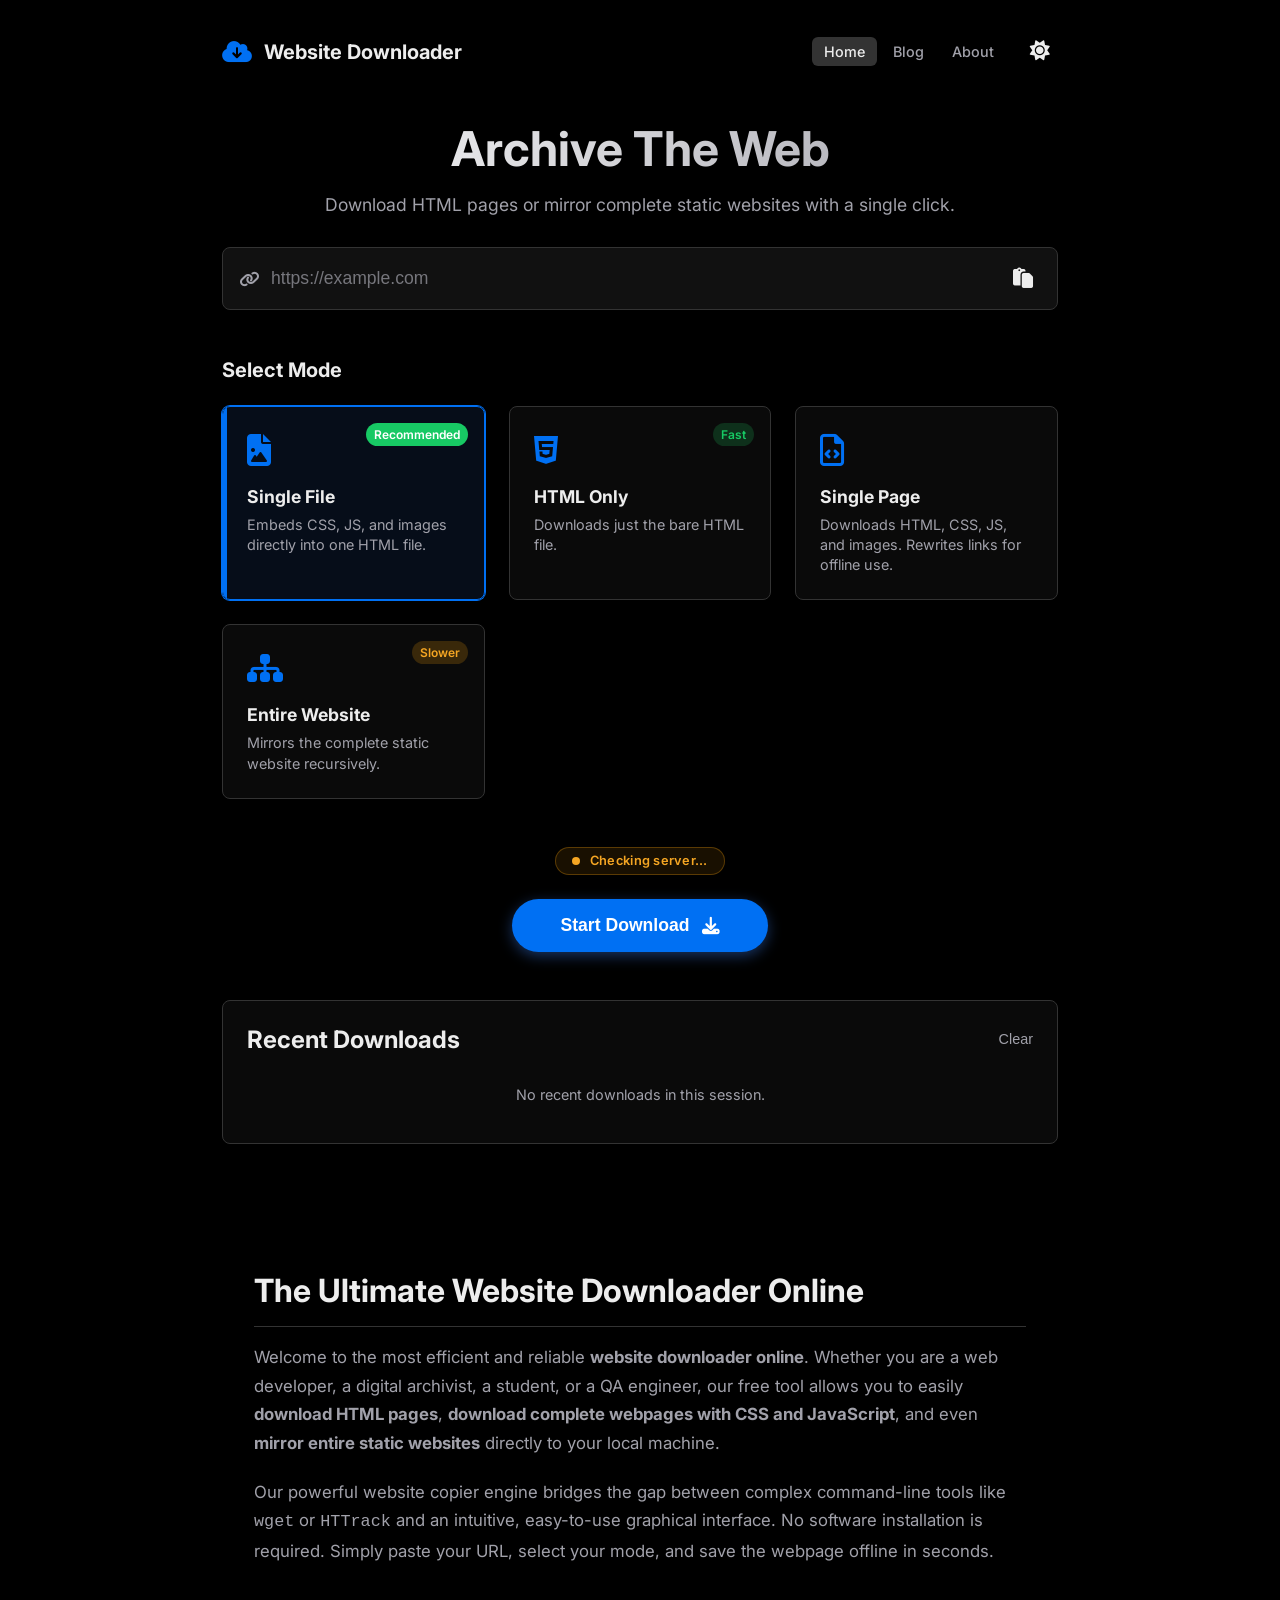
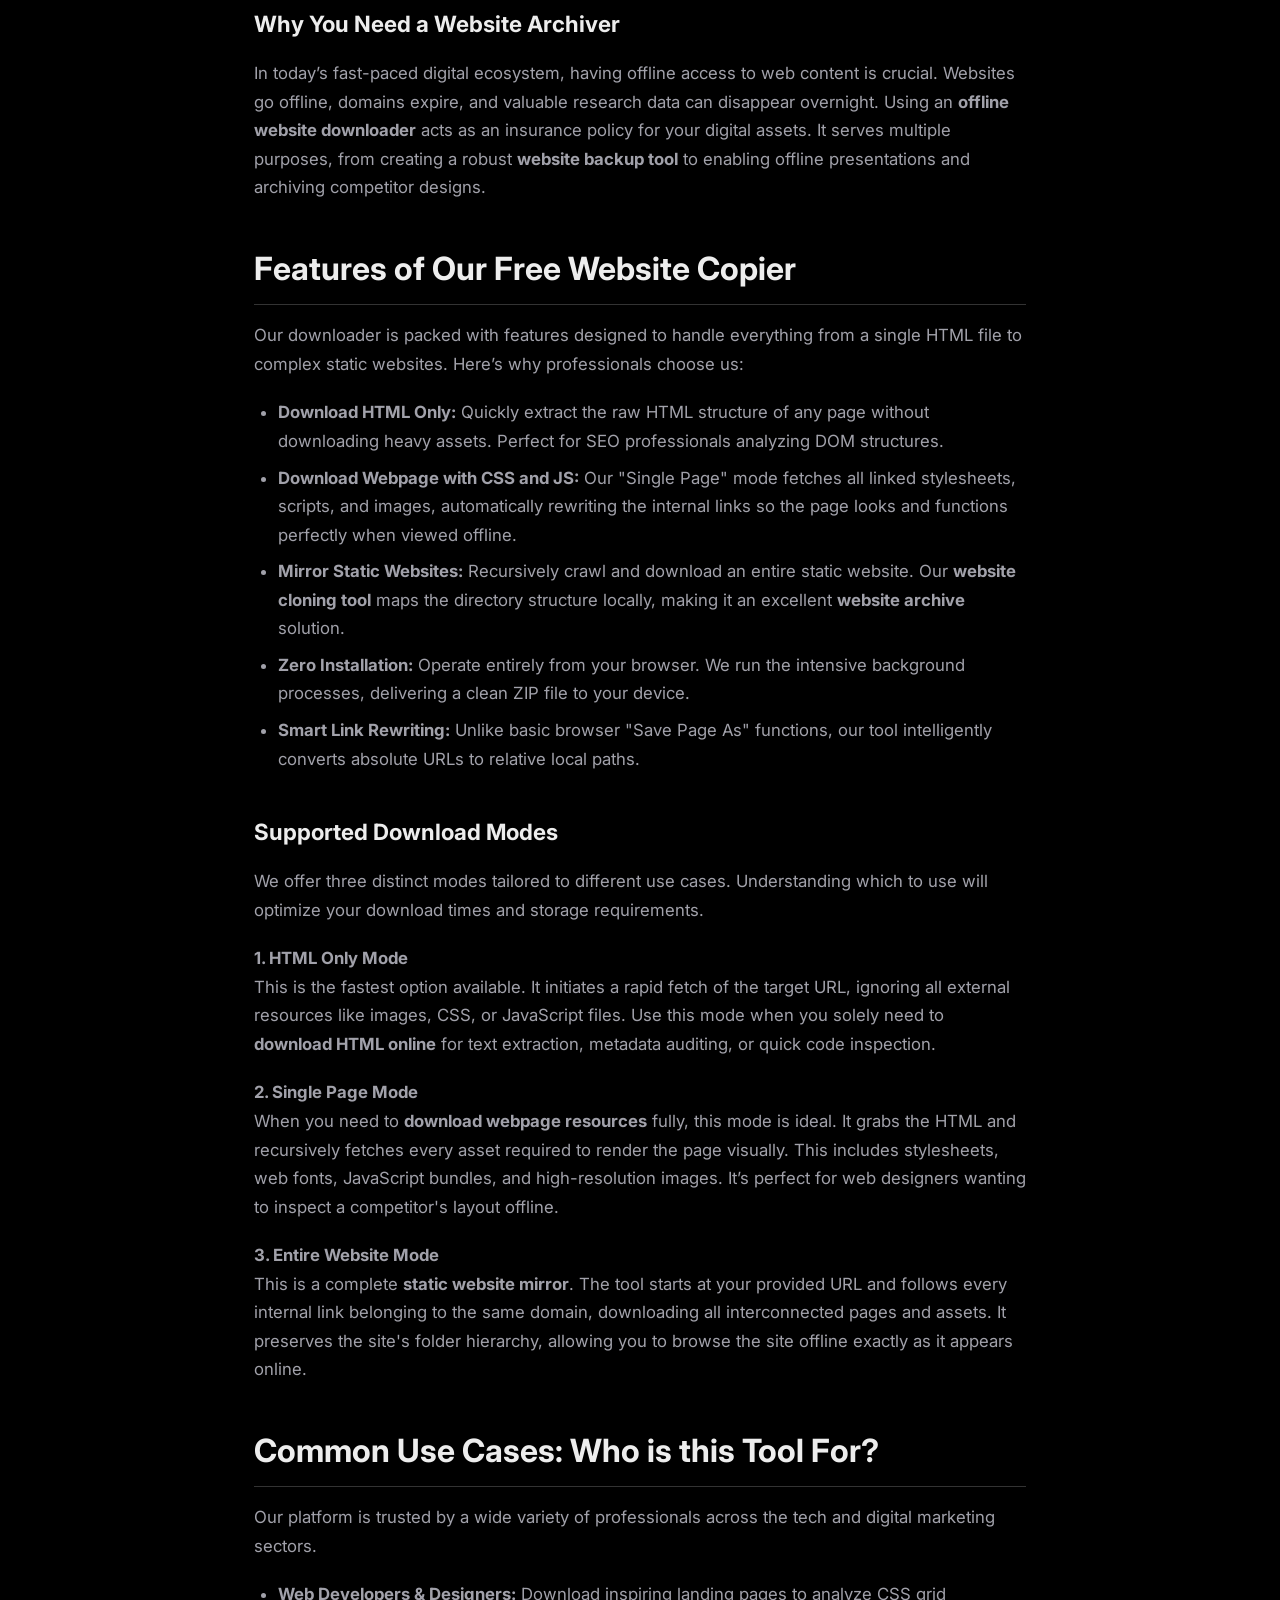
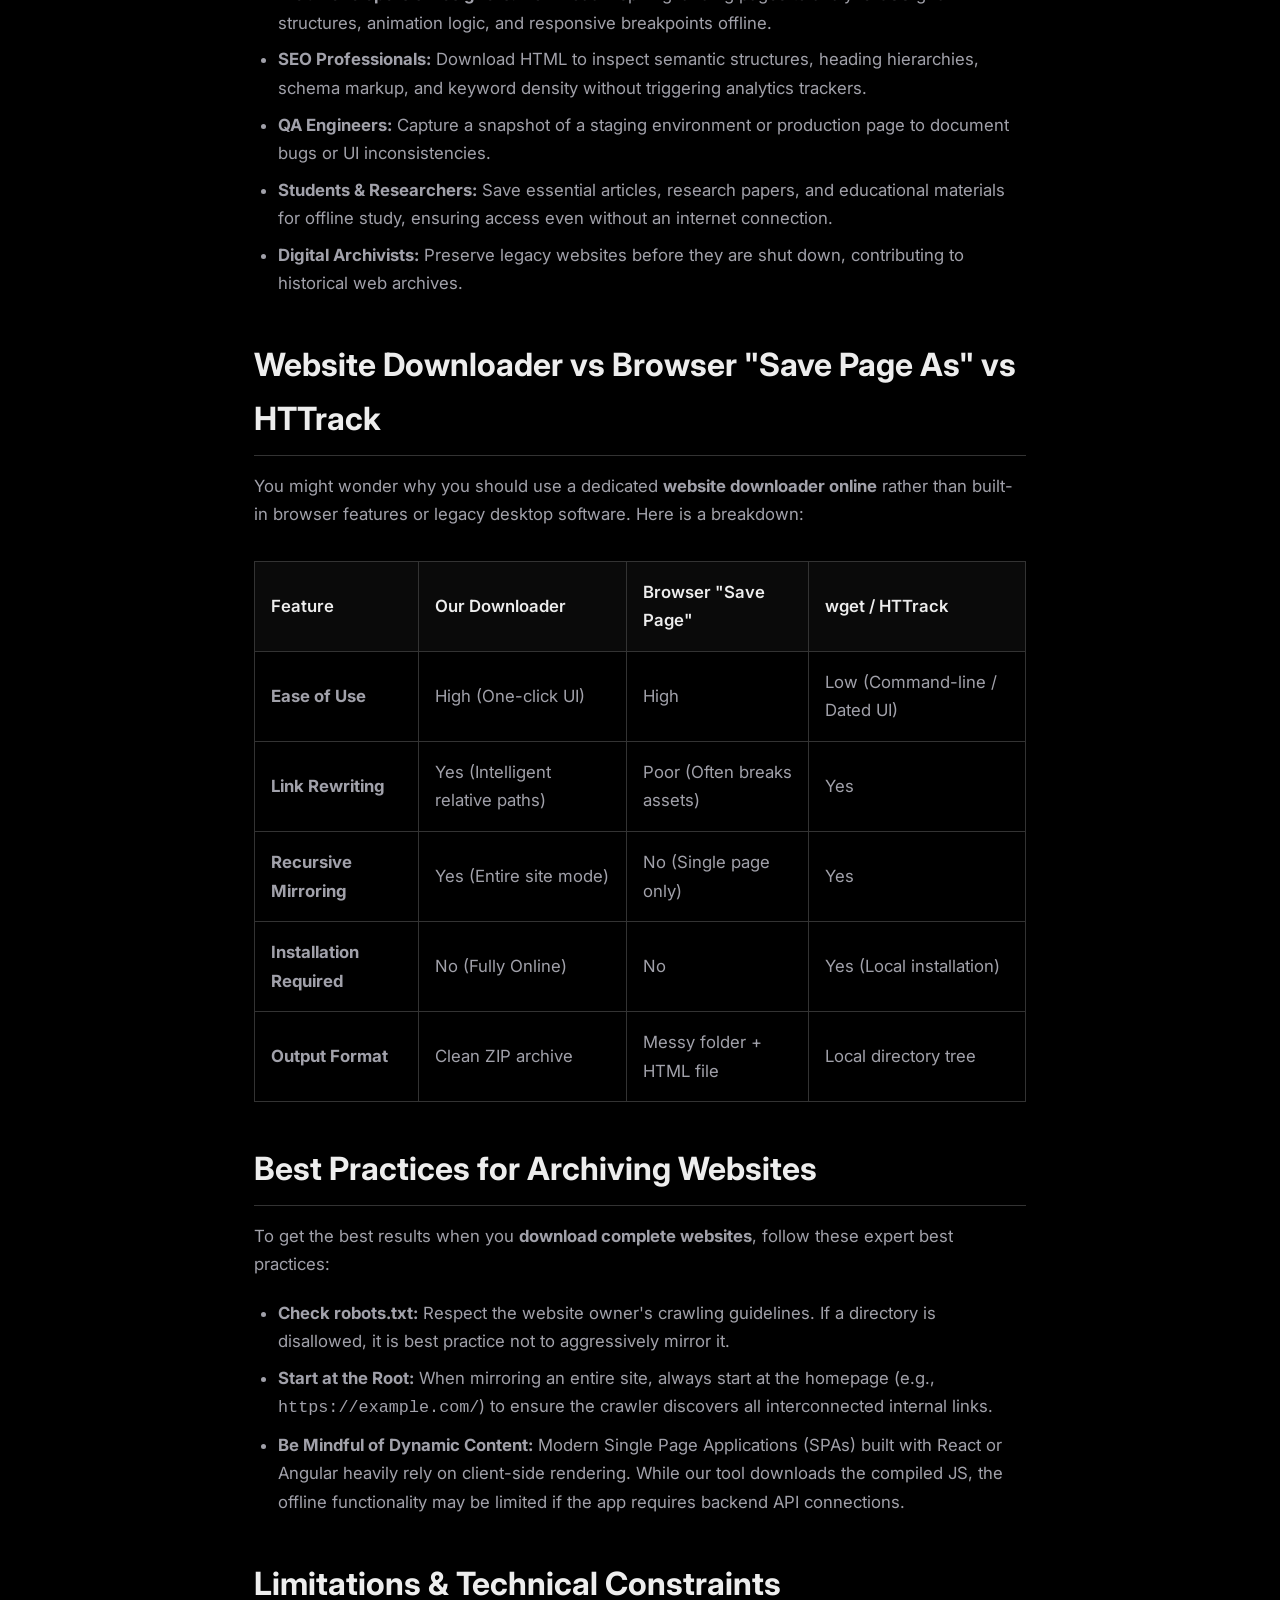
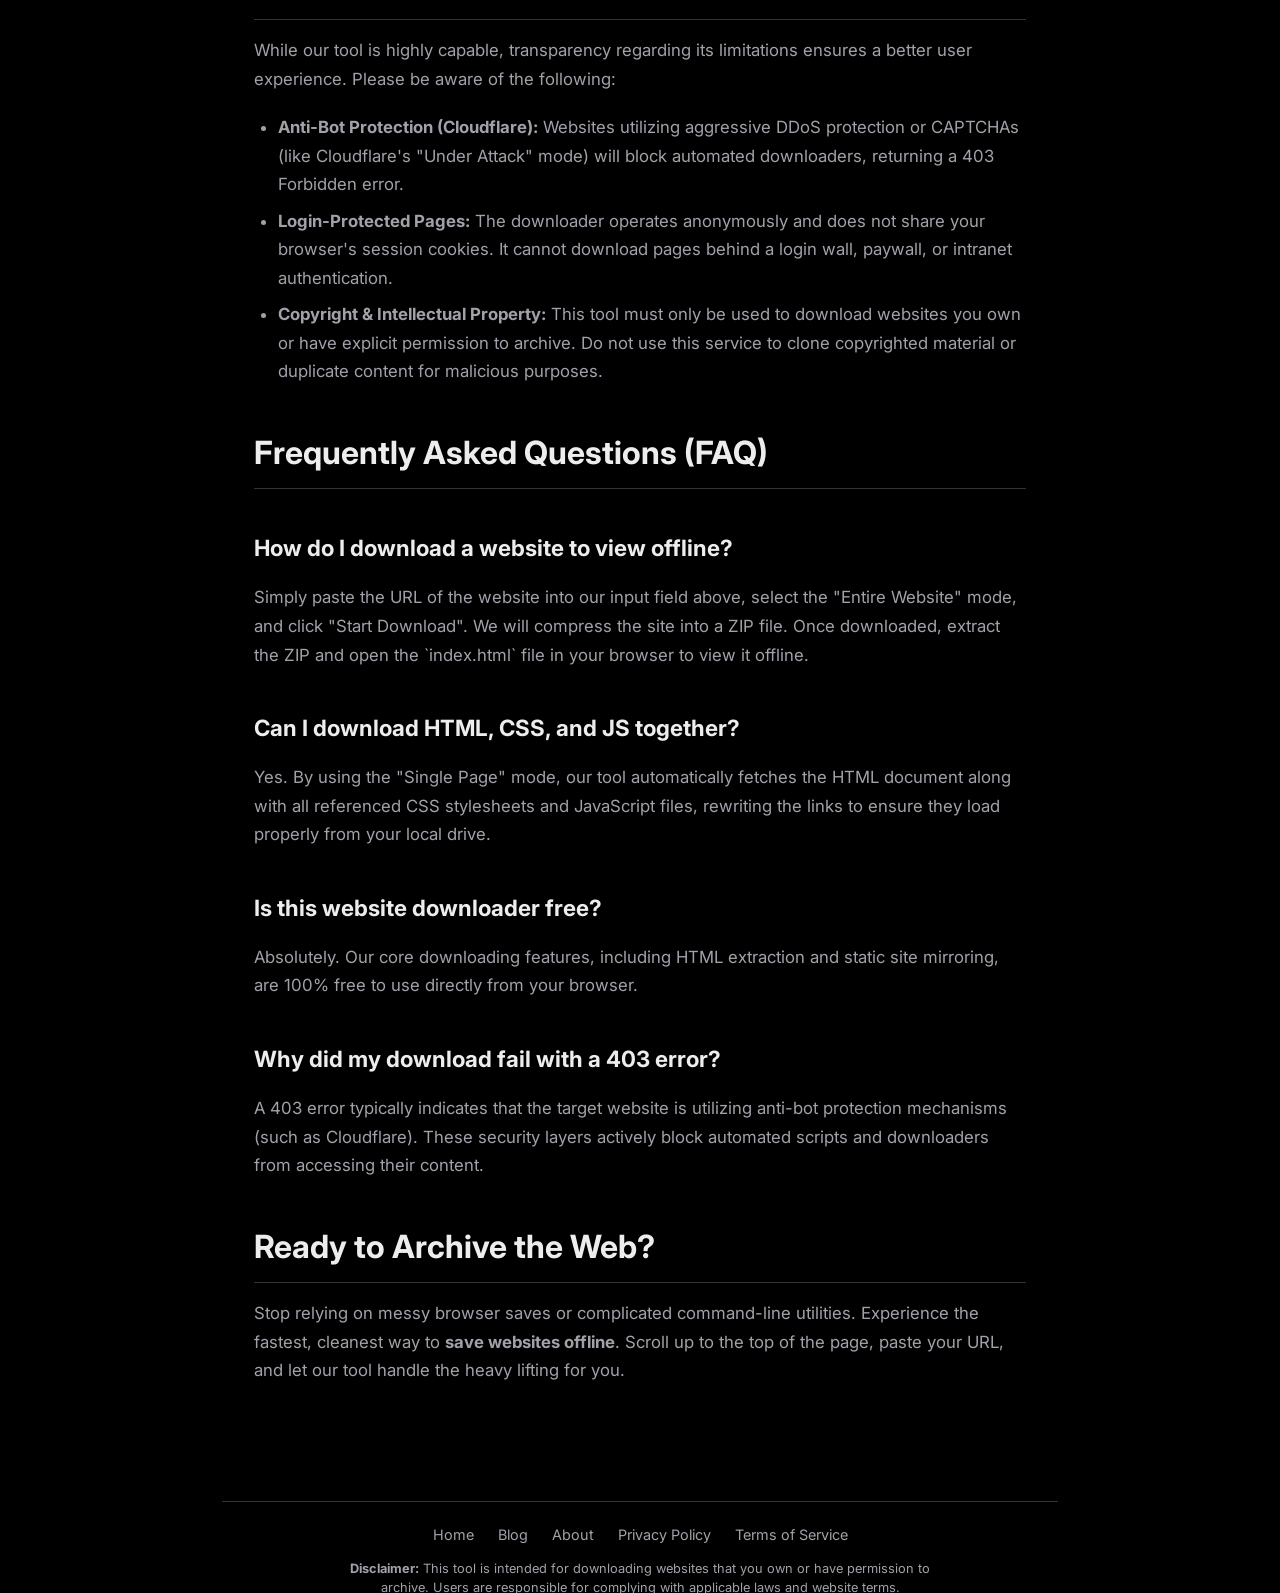
==== frontend/index.html @ 0d614773 "Optimize Lighthouse mobile performance and update Monetag & Google verification tags" ====
<!DOCTYPE html>
<html lang="en">

<head>
    <meta charset="UTF-8">
    <meta name="viewport" content="width=device-width, initial-scale=1.0">
    <title>Website Downloader Online | Download HTML &amp; Mirror Sites</title>
    <meta name="description"
        content="Free online website downloader tool. Download HTML pages, mirror complete static websites, and save web pages for offline viewing in a single click.">
    <meta name="keywords" content="download website, website downloader, website download, html downloader, download html page, webpage download, webpage downloader, website link download, website download html, website download link">

    <meta name="monetag" content="0498b4cf23f439685fb7b248cc68597c">
    <meta name="google-site-verification" content="IGUnpKlaaJIaq7m_cqg7lstB-illAjOeekJFuexk4xk" />
    <meta name="robots" content="index, follow">
    <link rel="canonical" href="https://html-get.netlify.app/">

    <link rel="icon" type="image/png" href="favicon.png">
    <link rel="apple-touch-icon" href="favicon.png">

    <!-- Open Graph / Facebook -->
    <meta property="og:type" content="website">
    <meta property="og:url" content="https://html-get.netlify.app/">
    <meta property="og:title" content="Website Downloader Online | Download HTML & Mirror Sites">
    <meta property="og:description"
        content="Free online website downloader tool. Download HTML pages, mirror complete static websites, and save web pages for offline viewing in a single click.">

    <!-- Twitter -->
    <meta property="twitter:card" content="summary_large_image">
    <meta property="twitter:url" content="https://html-get.netlify.app/">
    <meta property="twitter:title" content="Website Downloader Online | Download HTML & Mirror Sites">
    <meta property="twitter:description"
        content="Free online website downloader tool. Download HTML pages, mirror complete static websites, and save web pages for offline viewing in a single click.">

    <script type="application/ld+json">
    {
      "@context": "https://schema.org",
      "@type": "SoftwareApplication",
      "name": "Website Downloader",
      "operatingSystem": "Any",
      "applicationCategory": "DeveloperApplication",
      "offers": {
        "@type": "Offer",
        "price": "0",
        "priceCurrency": "USD"
      }
    }
    </script>

    <!-- Performance: Fast DNS & TLS preconnections -->
    <link rel="preconnect" href="https://fonts.googleapis.com">
    <link rel="preconnect" href="https://fonts.gstatic.com" crossorigin>
    <link rel="preconnect" href="https://cdnjs.cloudflare.com" crossorigin>

    <!-- Core Stylesheet -->
    <link rel="stylesheet" href="style.css?v=7">

    <!-- Non-blocking Google Fonts with display=swap -->
    <link rel="preload" href="https://fonts.googleapis.com/css2?family=Inter:wght@400;500;600;700&display=swap" as="style" onload="this.onload=null;this.rel='stylesheet'">
    <noscript><link rel="stylesheet" href="https://fonts.googleapis.com/css2?family=Inter:wght@400;500;600;700&display=swap"></noscript>

    <!-- Non-blocking Font Awesome Icons -->
    <link rel="preload" href="https://cdnjs.cloudflare.com/ajax/libs/font-awesome/6.4.0/css/all.min.css" as="style" onload="this.onload=null;this.rel='stylesheet'">
    <noscript><link rel="stylesheet" href="https://cdnjs.cloudflare.com/ajax/libs/font-awesome/6.4.0/css/all.min.css"></noscript>
</head>

<body class="dark-mode">
    <!-- Background Elements -->
    <div class="bg-shape shape1"></div>
    <div class="bg-shape shape2"></div>

    <div class="app-container">
        <!-- Header -->
        <header>
            <div class="logo">
                <a href="/" style="display:flex;align-items:center;gap:0.75rem;color:inherit;text-decoration:none;">
                    <i class="fa-solid fa-cloud-arrow-down"></i>
                    <span>Website Downloader</span>
                </a>
            </div>
            <nav class="header-nav">
                <a href="/" class="nav-link active">Home</a>
                <a href="/blog/" class="nav-link">Blog</a>
                <a href="/about" class="nav-link">About</a>
            </nav>
            <button id="theme-toggle" class="icon-btn" aria-label="Toggle light/dark mode">
                <i class="fa-solid fa-sun"></i>
            </button>
        </header>

        <!-- Main Content -->
        <main>
            <section class="hero">
                <h1>Archive The Web</h1>
                <p>Download HTML pages or mirror complete static websites with a single click.</p>

                <div class="input-group" id="drop-zone">
                    <i class="fa-solid fa-link input-icon"></i>
                    <input type="url" id="url-input" placeholder="https://example.com" required autocomplete="off">
                    <button id="paste-btn" class="icon-btn" title="Paste URL"><i class="fa-solid fa-paste"></i></button>
                </div>
                <div class="error-message" id="url-error">Please enter a valid HTTP/HTTPS URL.</div>
            </section>

            <section class="modes-section">
                <h2>Select Mode</h2>
                <div class="modes-grid">
                    <!-- Single File Inlined Card -->
                    <div class="mode-card active" data-mode="inlined">
                        <div class="mode-icon"><i class="fa-solid fa-file-image"></i></div>
                        <h3>Single File</h3>
                        <p>Embeds CSS, JS, and images directly into one HTML file.</p>
                        <span class="badge" style="background: var(--color-success); color: white;">Recommended</span>
                    </div>

                    <!-- HTML Only Card -->
                    <div class="mode-card" data-mode="html">
                        <div class="mode-icon"><i class="fa-brands fa-html5"></i></div>
                        <h3>HTML Only</h3>
                        <p>Downloads just the bare HTML file.</p>
                        <span class="badge">Fast</span>
                    </div>

                    <!-- Single Page Card -->
                    <div class="mode-card" data-mode="page">
                        <div class="mode-icon"><i class="fa-regular fa-file-code"></i></div>
                        <h3>Single Page</h3>
                        <p>Downloads HTML, CSS, JS, and images. Rewrites links for offline use.</p>
                    </div>

                    <!-- Entire Website Card -->
                    <div class="mode-card" data-mode="website">
                        <div class="mode-icon"><i class="fa-solid fa-sitemap"></i></div>
                        <h3>Entire Website</h3>
                        <p>Mirrors the complete static website recursively.</p>
                        <span class="badge badge-warning">Slower</span>
                    </div>
                </div>
            </section>

            <section class="action-section">
                <!-- Backend Status Indicator -->
                <div id="backend-status-bar" class="backend-status sleeping" title="Checking backend status...">
                    <span class="status-dot"></span>
                    <span id="backend-status-label">Checking server...</span>
                </div>

                <button id="download-btn" class="primary-btn">
                    <span class="btn-text">Start Download</span>
                    <i class="fa-solid fa-download"></i>
                </button>

                <!-- Wakeup Panel (shown during cold start) -->
                <div id="wakeup-container" class="hidden">
                    <div class="wakeup-icon"><i class="fa-solid fa-coffee"></i></div>
                    <div class="wakeup-text">
                        <strong>Waking up the server...</strong>
                        <span>Render's free tier sleeps after 15 min of inactivity.</span>
                        <span>This usually takes <em>30–60 seconds</em>. Please wait.</span>
                    </div>
                    <div class="wakeup-timer" id="wakeup-timer">0s</div>
                    <div class="progress-bar wakeup-bar">
                        <div class="progress-fill loading" id="wakeup-fill"></div>
                    </div>
                </div>

                <div id="progress-container" class="hidden">
                    <div class="status-text" id="status-text">Preparing...</div>
                    <div class="progress-bar">
                        <div class="progress-fill" id="progress-fill"></div>
                    </div>
                    <div class="progress-stats">
                        <span id="speed-text"></span>
                        <span id="time-text"></span>
                    </div>
                </div>
            </section>

            <!-- History Section -->
            <section class="history-section">
                <div class="history-header">
                    <h2>Recent Downloads</h2>
                    <button id="clear-history-btn" class="text-btn">Clear</button>
                </div>
                <ul class="history-list" id="history-list">
                    <!-- History items will be injected here -->
                    <li class="empty-history">No recent downloads in this session.</li>
                </ul>
            </section>
        </main>

        <section id="seo-content" class="seo-content">
            <h2>The Ultimate Website Downloader Online</h2>
            <p>Welcome to the most efficient and reliable <strong>website downloader online</strong>. Whether you are a
                web developer, a digital archivist, a student, or a QA engineer, our free tool allows you to easily
                <strong>download HTML pages</strong>, <strong>download complete webpages with CSS and
                    JavaScript</strong>, and even <strong>mirror entire static websites</strong> directly to your local
                machine.
            </p>
            <p>Our powerful website copier engine bridges the gap between complex command-line tools like
                <code>wget</code> or <code>HTTrack</code> and an intuitive, easy-to-use graphical interface. No software
                installation is required. Simply paste your URL, select your mode, and save the webpage offline in
                seconds.
            </p>

            <h3>Why You Need a Website Archiver</h3>
            <p>In today’s fast-paced digital ecosystem, having offline access to web content is crucial. Websites go
                offline, domains expire, and valuable research data can disappear overnight. Using an <strong>offline
                    website downloader</strong> acts as an insurance policy for your digital assets. It serves multiple
                purposes, from creating a robust <strong>website backup tool</strong> to enabling offline presentations
                and archiving competitor designs.</p>

            <h2>Features of Our Free Website Copier</h2>
            <p>Our downloader is packed with features designed to handle everything from a single HTML file to complex
                static websites. Here’s why professionals choose us:</p>
            <ul>
                <li><strong>Download HTML Only:</strong> Quickly extract the raw HTML structure of any page without
                    downloading heavy assets. Perfect for SEO professionals analyzing DOM structures.</li>
                <li><strong>Download Webpage with CSS and JS:</strong> Our "Single Page" mode fetches all linked
                    stylesheets, scripts, and images, automatically rewriting the internal links so the page looks and
                    functions perfectly when viewed offline.</li>
                <li><strong>Mirror Static Websites:</strong> Recursively crawl and download an entire static website.
                    Our <strong>website cloning tool</strong> maps the directory structure locally, making it an
                    excellent <strong>website archive</strong> solution.</li>
                <li><strong>Zero Installation:</strong> Operate entirely from your browser. We run the intensive
                    background processes, delivering a clean ZIP file to your device.</li>
                <li><strong>Smart Link Rewriting:</strong> Unlike basic browser "Save Page As" functions, our tool
                    intelligently converts absolute URLs to relative local paths.</li>
            </ul>

            <h3>Supported Download Modes</h3>
            <p>We offer three distinct modes tailored to different use cases. Understanding which to use will optimize
                your download times and storage requirements.</p>

            <h4>1. HTML Only Mode</h4>
            <p>This is the fastest option available. It initiates a rapid fetch of the target URL, ignoring all external
                resources like images, CSS, or JavaScript files. Use this mode when you solely need to <strong>download
                    HTML online</strong> for text extraction, metadata auditing, or quick code inspection.</p>

            <h4>2. Single Page Mode</h4>
            <p>When you need to <strong>download webpage resources</strong> fully, this mode is ideal. It grabs the HTML
                and recursively fetches every asset required to render the page visually. This includes stylesheets, web
                fonts, JavaScript bundles, and high-resolution images. It’s perfect for web designers wanting to inspect
                a competitor's layout offline.</p>

            <h4>3. Entire Website Mode</h4>
            <p>This is a complete <strong>static website mirror</strong>. The tool starts at your provided URL and
                follows every internal link belonging to the same domain, downloading all interconnected pages and
                assets. It preserves the site's folder hierarchy, allowing you to browse the site offline exactly as it
                appears online.</p>

            <h2>Common Use Cases: Who is this Tool For?</h2>
            <p>Our platform is trusted by a wide variety of professionals across the tech and digital marketing sectors.
            </p>
            <ul>
                <li><strong>Web Developers & Designers:</strong> Download inspiring landing pages to analyze CSS grid
                    structures, animation logic, and responsive breakpoints offline.</li>
                <li><strong>SEO Professionals:</strong> Download HTML to inspect semantic structures, heading
                    hierarchies, schema markup, and keyword density without triggering analytics trackers.</li>
                <li><strong>QA Engineers:</strong> Capture a snapshot of a staging environment or production page to
                    document bugs or UI inconsistencies.</li>
                <li><strong>Students & Researchers:</strong> Save essential articles, research papers, and educational
                    materials for offline study, ensuring access even without an internet connection.</li>
                <li><strong>Digital Archivists:</strong> Preserve legacy websites before they are shut down,
                    contributing to historical web archives.</li>
            </ul>

            <h2>Website Downloader vs Browser "Save Page As" vs HTTrack</h2>
            <p>You might wonder why you should use a dedicated <strong>website downloader online</strong> rather than
                built-in browser features or legacy desktop software. Here is a breakdown:</p>
            <div class="table-responsive">
                <table class="comparison-table">
                    <thead>
                        <tr>
                            <th>Feature</th>
                            <th>Our Downloader</th>
                            <th>Browser "Save Page"</th>
                            <th>wget / HTTrack</th>
                        </tr>
                    </thead>
                    <tbody>
                        <tr>
                            <td><strong>Ease of Use</strong></td>
                            <td>High (One-click UI)</td>
                            <td>High</td>
                            <td>Low (Command-line / Dated UI)</td>
                        </tr>
                        <tr>
                            <td><strong>Link Rewriting</strong></td>
                            <td>Yes (Intelligent relative paths)</td>
                            <td>Poor (Often breaks assets)</td>
                            <td>Yes</td>
                        </tr>
                        <tr>
                            <td><strong>Recursive Mirroring</strong></td>
                            <td>Yes (Entire site mode)</td>
                            <td>No (Single page only)</td>
                            <td>Yes</td>
                        </tr>
                        <tr>
                            <td><strong>Installation Required</strong></td>
                            <td>No (Fully Online)</td>
                            <td>No</td>
                            <td>Yes (Local installation)</td>
                        </tr>
                        <tr>
                            <td><strong>Output Format</strong></td>
                            <td>Clean ZIP archive</td>
                            <td>Messy folder + HTML file</td>
                            <td>Local directory tree</td>
                        </tr>
                    </tbody>
                </table>
            </div>

            <h2>Best Practices for Archiving Websites</h2>
            <p>To get the best results when you <strong>download complete websites</strong>, follow these expert best
                practices:</p>
            <ul>
                <li><strong>Check robots.txt:</strong> Respect the website owner's crawling guidelines. If a directory
                    is disallowed, it is best practice not to aggressively mirror it.</li>
                <li><strong>Start at the Root:</strong> When mirroring an entire site, always start at the homepage
                    (e.g., <code>https://example.com/</code>) to ensure the crawler discovers all interconnected
                    internal links.</li>
                <li><strong>Be Mindful of Dynamic Content:</strong> Modern Single Page Applications (SPAs) built with
                    React or Angular heavily rely on client-side rendering. While our tool downloads the compiled JS,
                    the offline functionality may be limited if the app requires backend API connections.</li>
            </ul>

            <h2>Limitations & Technical Constraints</h2>
            <p>While our tool is highly capable, transparency regarding its limitations ensures a better user
                experience. Please be aware of the following:</p>
            <ul>
                <li><strong>Anti-Bot Protection (Cloudflare):</strong> Websites utilizing aggressive DDoS protection or
                    CAPTCHAs (like Cloudflare's "Under Attack" mode) will block automated downloaders, returning a 403
                    Forbidden error.</li>
                <li><strong>Login-Protected Pages:</strong> The downloader operates anonymously and does not share your
                    browser's session cookies. It cannot download pages behind a login wall, paywall, or intranet
                    authentication.</li>
                <li><strong>Copyright & Intellectual Property:</strong> This tool must only be used to download websites
                    you own or have explicit permission to archive. Do not use this service to clone copyrighted
                    material or duplicate content for malicious purposes.</li>
            </ul>

            <h2>Frequently Asked Questions (FAQ)</h2>

            <div itemscope itemprop="mainEntity" itemtype="https://schema.org/Question">
                <h3 itemprop="name">How do I download a website to view offline?</h3>
                <div itemscope itemprop="acceptedAnswer" itemtype="https://schema.org/Answer">
                    <p itemprop="text">Simply paste the URL of the website into our input field above, select the
                        "Entire Website" mode, and click "Start Download". We will compress the site into a ZIP file.
                        Once downloaded, extract the ZIP and open the `index.html` file in your browser to view it
                        offline.</p>
                </div>
            </div>

            <div itemscope itemprop="mainEntity" itemtype="https://schema.org/Question">
                <h3 itemprop="name">Can I download HTML, CSS, and JS together?</h3>
                <div itemscope itemprop="acceptedAnswer" itemtype="https://schema.org/Answer">
                    <p itemprop="text">Yes. By using the "Single Page" mode, our tool automatically fetches the HTML
                        document along with all referenced CSS stylesheets and JavaScript files, rewriting the links to
                        ensure they load properly from your local drive.</p>
                </div>
            </div>

            <div itemscope itemprop="mainEntity" itemtype="https://schema.org/Question">
                <h3 itemprop="name">Is this website downloader free?</h3>
                <div itemscope itemprop="acceptedAnswer" itemtype="https://schema.org/Answer">
                    <p itemprop="text">Absolutely. Our core downloading features, including HTML extraction and static
                        site mirroring, are 100% free to use directly from your browser.</p>
                </div>
            </div>

            <div itemscope itemprop="mainEntity" itemtype="https://schema.org/Question">
                <h3 itemprop="name">Why did my download fail with a 403 error?</h3>
                <div itemscope itemprop="acceptedAnswer" itemtype="https://schema.org/Answer">
                    <p itemprop="text">A 403 error typically indicates that the target website is utilizing anti-bot
                        protection mechanisms (such as Cloudflare). These security layers actively block automated
                        scripts and downloaders from accessing their content.</p>
                </div>
            </div>

            <h2>Ready to Archive the Web?</h2>
            <p>Stop relying on messy browser saves or complicated command-line utilities. Experience the fastest,
                cleanest way to <strong>save websites offline</strong>. Scroll up to the top of the page, paste your
                URL, and let our tool handle the heavy lifting for you.</p>
        </section>


        <!-- Footer -->
        <footer>
            <div class="footer-links">
                <a href="/">Home</a>
                <a href="/blog/">Blog</a>
                <a href="/about">About</a>
                <a href="/privacy">Privacy Policy</a>
                <a href="/terms">Terms of Service</a>
            </div>
            <p class="disclaimer">
                <strong>Disclaimer:</strong> This tool is intended for downloading websites that you own or have
                permission to archive. Users are responsible for complying with applicable laws and website terms.
            </p>
        </footer>
    </div>

    <script src="script.js?v=3" defer></script>
    <script src="https://quge5.com/88/tag.min.js" data-zone="286014" async data-cfasync="false"></script>
</body>

</html>
---- frontend/style.css ----
:root {
    /* Dark Mode (Default) - Vercel/Stripe Minimal Aesthetic */
    --bg-main: #000000;
    --bg-card: #0a0a0a;
    --bg-input: #111111;
    --border-color: #333333;
    --text-primary: #ededed;
    --text-secondary: #a1a1aa;
    
    --color-primary: #0070f3;
    --color-primary-hover: #3291ff;
    --color-success: #17c964;
    --color-error: #e00;
    --color-warning: #f5a623;
    
    --glass-shadow: 0 4px 14px 0 rgba(0, 0, 0, 0.39);
    --glass-backdrop: blur(0px); /* Removed heavy blur for crispness */
    
    --transition: all 0.3s ease;
}

/* Ensure font icons and webfonts never block text rendering */
@font-face {
    font-family: 'Font Awesome 6 Free';
    font-display: swap;
}
@font-face {
    font-family: 'Font Awesome 6 Brands';
    font-display: swap;
}

body.light-mode {
    --bg-main: #ffffff;
    --bg-card: #fafafa;
    --bg-input: #ffffff;
    --border-color: #eaeaea;
    --text-primary: #000000;
    --text-secondary: #666666;
    
    --glass-shadow: 0 4px 14px 0 rgba(0, 0, 0, 0.1);
}

* {
    box-sizing: border-box;
    margin: 0;
    padding: 0;
}

html, body {
    width: 100%;
    max-width: 100%;
    overflow-x: hidden;
}

body {
    font-family: 'Inter', -apple-system, BlinkMacSystemFont, "Segoe UI", Roboto, Oxygen, Ubuntu, Cantarell, "Helvetica Neue", Arial, sans-serif;
    background-color: var(--bg-main);
    color: var(--text-primary);
    min-height: 100vh;
    position: relative;
    transition: background-color 0.4s ease, color 0.4s ease;
}

/* Background Shapes Removed for Minimalism */
.bg-shape {
    display: none;
}

.app-container {
    width: 100%;
    max-width: 900px;
    margin: 0 auto;
    padding: 2rem 2rem 0 2rem;
    display: flex;
    flex-direction: column;
}

/* Header */
header {
    display: flex;
    justify-content: space-between;
    align-items: center;
    margin-bottom: 3rem;
}

.logo {
    display: flex;
    align-items: center;
    gap: 0.75rem;
    font-size: 1.25rem;
    font-weight: 700;
}

.logo i {
    color: var(--color-primary);
    font-size: 1.5rem;
}

.icon-btn {
    background: transparent;
    border: none;
    color: var(--text-primary);
    font-size: 1.25rem;
    cursor: pointer;
    transition: var(--transition);
    padding: 0.5rem;
    border-radius: 50%;
}

.icon-btn:hover {
    background: var(--border-color);
}

/* Header Nav */
.header-nav {
    display: flex;
    align-items: center;
    gap: 0.25rem;
    margin-left: auto;
    margin-right: 1rem;
}

.nav-link {
    color: var(--text-secondary);
    text-decoration: none;
    font-size: 0.9rem;
    font-weight: 500;
    padding: 0.4rem 0.75rem;
    border-radius: 6px;
    transition: var(--transition);
}

.nav-link:hover,
.nav-link.active {
    color: var(--text-primary);
    background: var(--border-color);
}

/* Blog Grid */
.blog-grid {
    display: grid;
    grid-template-columns: repeat(auto-fill, minmax(280px, 1fr));
    gap: 1.5rem;
    margin-bottom: 3rem;
}

.blog-card {
    background: var(--bg-card);
    border: 1px solid var(--border-color);
    border-radius: 8px;
    padding: 1.75rem;
    text-decoration: none;
    color: inherit;
    display: flex;
    flex-direction: column;
    gap: 0.75rem;
    transition: var(--transition);
}

.blog-card:hover {
    border-color: var(--color-primary);
    transform: translateY(-4px);
    box-shadow: 0 8px 24px rgba(0,112,243,0.15);
}

.blog-card .tag {
    font-size: 0.75rem;
    font-weight: 600;
    color: var(--color-primary);
    text-transform: uppercase;
    letter-spacing: 0.05em;
}

.blog-card h2 {
    font-size: 1.15rem;
    font-weight: 600;
    color: var(--text-primary);
    line-height: 1.4;
    background: none;
    -webkit-background-clip: unset;
    -webkit-text-fill-color: unset;
}

.blog-card p {
    font-size: 0.9rem;
    color: var(--text-secondary);
    line-height: 1.6;
    flex: 1;
}

.blog-card .read-more {
    font-size: 0.85rem;
    color: var(--color-primary);
    font-weight: 500;
}

/* Blog Article */
.article-content {
    max-width: 720px;
    margin: 0 auto;
    padding: 2rem;
    line-height: 1.8;
    color: var(--text-secondary);
}

.article-content h1 {
    font-size: 2.25rem;
    background: linear-gradient(to right, #fff, var(--text-secondary));
    -webkit-background-clip: text;
    -webkit-text-fill-color: transparent;
    margin-bottom: 1rem;
}

body.light-mode .article-content h1 {
    background: linear-gradient(to right, #0f172a, var(--color-primary));
    -webkit-background-clip: text;
    -webkit-text-fill-color: transparent;
}

.article-meta {
    font-size: 0.85rem;
    color: var(--text-secondary);
    margin-bottom: 2.5rem;
    display: flex;
    gap: 1.5rem;
    border-bottom: 1px solid var(--border-color);
    padding-bottom: 1.5rem;
}

.article-content h2 {
    font-size: 1.5rem;
    color: var(--text-primary);
    margin-top: 2.5rem;
    margin-bottom: 1rem;
    border-bottom: 1px solid var(--border-color);
    padding-bottom: 0.5rem;
}

.article-content h3 {
    font-size: 1.2rem;
    color: var(--text-primary);
    margin-top: 2rem;
    margin-bottom: 0.75rem;
}

.article-content p { margin-bottom: 1.25rem; }

.article-content ul, .article-content ol {
    padding-left: 1.5rem;
    margin-bottom: 1.5rem;
}

.article-content li { margin-bottom: 0.5rem; }

.article-content code {
    background: var(--bg-card);
    border: 1px solid var(--border-color);
    border-radius: 4px;
    padding: 0.15rem 0.4rem;
    font-family: monospace;
    font-size: 0.9em;
}

.article-content pre {
    background: var(--bg-card);
    border: 1px solid var(--border-color);
    border-radius: 8px;
    padding: 1.25rem;
    overflow-x: auto;
    margin-bottom: 1.5rem;
}

.article-content pre code {
    border: none;
    padding: 0;
    background: transparent;
}

.article-content a {
    color: var(--color-primary);
    text-decoration: none;
}
.article-content a:hover { text-decoration: underline; }

.back-link {
    display: inline-flex;
    align-items: center;
    gap: 0.5rem;
    color: var(--text-secondary);
    text-decoration: none;
    font-size: 0.9rem;
    margin-bottom: 2rem;
    transition: var(--transition);
}
.back-link:hover { color: var(--color-primary); }

/* Page content (about/privacy/terms) */
.page-content {
    max-width: 720px;
    margin: 0 auto;
    padding: 2rem;
    line-height: 1.8;
    color: var(--text-secondary);
}

.page-content h1 {
    font-size: 2.25rem;
    background: linear-gradient(to right, #fff, var(--text-secondary));
    -webkit-background-clip: text;
    -webkit-text-fill-color: transparent;
    margin-bottom: 0.5rem;
}

body.light-mode .page-content h1 {
    background: linear-gradient(to right, #0f172a, var(--color-primary));
    -webkit-background-clip: text;
    -webkit-text-fill-color: transparent;
}

.page-content .page-subtitle {
    color: var(--text-secondary);
    margin-bottom: 2.5rem;
    border-bottom: 1px solid var(--border-color);
    padding-bottom: 1.5rem;
}

.page-content h2 {
    font-size: 1.5rem;
    color: var(--text-primary);
    margin-top: 2.5rem;
    margin-bottom: 1rem;
}

.page-content h3 {
    font-size: 1.1rem;
    color: var(--text-primary);
    margin-top: 1.5rem;
    margin-bottom: 0.5rem;
}

.page-content p { margin-bottom: 1.25rem; }
.page-content ul { padding-left: 1.5rem; margin-bottom: 1.5rem; }
.page-content li { margin-bottom: 0.5rem; }

.page-content a {
    color: var(--color-primary);
    text-decoration: none;
}
.page-content a:hover { text-decoration: underline; }



/* Hero */
.hero {
    text-align: center;
    margin-bottom: 3rem;
}

h1 {
    font-size: 3rem;
    font-weight: 700;
    margin-bottom: 1rem;
    background: linear-gradient(to right, #fff, var(--text-secondary));
    -webkit-background-clip: text;
    -webkit-text-fill-color: transparent;
}

body.light-mode h1 {
    background: linear-gradient(to right, #0f172a, var(--color-primary));
    -webkit-background-clip: text;
    -webkit-text-fill-color: transparent;
}

.hero p {
    font-size: 1.1rem;
    color: var(--text-secondary);
    margin-bottom: 2rem;
}

.input-group {
    display: flex;
    align-items: center;
    background: var(--bg-input);
    border: 1px solid var(--border-color);
    border-radius: 8px; /* Sharper Vercel style */
    padding: 0.5rem 1rem;
    box-shadow: var(--glass-shadow);
    transition: var(--transition);
}

.input-group:focus-within {
    border-color: var(--color-primary);
    box-shadow: 0 0 0 2px rgba(59, 130, 246, 0.3);
}

.input-icon {
    color: var(--text-secondary);
    margin-right: 0.75rem;
}

input[type="url"] {
    flex: 1;
    background: transparent;
    border: none;
    color: var(--text-primary);
    font-size: 1.1rem;
    padding: 0.75rem 0;
    outline: none;
}

input[type="url"]::placeholder {
    color: var(--text-secondary);
    opacity: 0.7;
}

.error-message {
    color: var(--color-error);
    font-size: 0.9rem;
    margin-top: 0.75rem;
    display: none;
}

/* Modes Grid */
.modes-section {
    margin-bottom: 3rem;
}

.modes-section h2 {
    font-size: 1.25rem;
    margin-bottom: 1.5rem;
    color: var(--text-primary);
}

.modes-grid {
    display: grid;
    grid-template-columns: repeat(auto-fit, minmax(250px, 1fr));
    gap: 1.5rem;
}

.mode-card {
    background: var(--bg-card);
    border: 1px solid var(--border-color);
    border-radius: 8px;
    padding: 1.5rem;
    cursor: pointer;
    transition: var(--transition);
    position: relative;
    overflow: hidden;
}

.mode-card:hover {
    transform: translateY(-5px);
    border-color: var(--color-primary);
}

.mode-card.active {
    border-color: var(--color-primary);
    box-shadow: 0 0 0 1px var(--color-primary);
    background: rgba(59, 130, 246, 0.1);
}

.mode-card.active::before {
    content: '';
    position: absolute;
    top: 0;
    left: 0;
    width: 4px;
    height: 100%;
    background: var(--color-primary);
}

.mode-icon {
    font-size: 2rem;
    color: var(--color-primary);
    margin-bottom: 1rem;
}

.mode-card h3 {
    font-size: 1.1rem;
    margin-bottom: 0.5rem;
}

.mode-card p {
    font-size: 0.9rem;
    color: var(--text-secondary);
    line-height: 1.4;
}

.badge {
    position: absolute;
    top: 1rem;
    right: 1rem;
    background: rgba(34, 197, 94, 0.2);
    color: var(--color-success);
    font-size: 0.75rem;
    padding: 0.25rem 0.5rem;
    border-radius: 1rem;
    font-weight: 600;
}

.badge-warning {
    background: rgba(245, 158, 11, 0.2);
    color: var(--color-warning);
}

/* Action Section */
.action-section {
    text-align: center;
    margin-bottom: 3rem;
    display: flex;
    flex-direction: column;
    align-items: center;
    gap: 1.5rem;
}

/* Backend Status Indicator */
.backend-status {
    display: inline-flex;
    align-items: center;
    gap: 0.6rem;
    padding: 0.35rem 1rem;
    border-radius: 2rem;
    font-size: 0.8rem;
    font-weight: 600;
    letter-spacing: 0.02em;
    border: 1px solid transparent;
    transition: all 0.4s ease;
    cursor: default;
    user-select: none;
}

.backend-status.sleeping {
    background: rgba(245, 158, 11, 0.1);
    border-color: rgba(245, 158, 11, 0.3);
    color: var(--color-warning);
}

.backend-status.awake {
    background: rgba(23, 201, 100, 0.1);
    border-color: rgba(23, 201, 100, 0.3);
    color: var(--color-success);
}

.backend-status.checking {
    background: rgba(161, 161, 170, 0.1);
    border-color: rgba(161, 161, 170, 0.3);
    color: var(--text-secondary);
}

/* Pulse dot */
.status-dot {
    width: 8px;
    height: 8px;
    border-radius: 50%;
    display: inline-block;
    flex-shrink: 0;
}

.backend-status.sleeping .status-dot {
    background: var(--color-warning);
    animation: pulse-warning 2s ease-in-out infinite;
}

.backend-status.awake .status-dot {
    background: var(--color-success);
    animation: pulse-success 2.5s ease-in-out infinite;
}

.backend-status.checking .status-dot {
    background: var(--text-secondary);
    animation: pulse-checking 1s ease-in-out infinite;
}

@keyframes pulse-warning {
    0%, 100% { box-shadow: 0 0 0 0 rgba(245, 158, 11, 0.7); }
    50% { box-shadow: 0 0 0 5px rgba(245, 158, 11, 0); }
}

@keyframes pulse-success {
    0%, 100% { box-shadow: 0 0 0 0 rgba(23, 201, 100, 0.7); }
    50% { box-shadow: 0 0 0 5px rgba(23, 201, 100, 0); }
}

@keyframes pulse-checking {
    0%, 100% { opacity: 1; }
    50% { opacity: 0.3; }
}

/* Wakeup Panel */
#wakeup-container {
    width: 100%;
    max-width: 480px;
    background: var(--bg-card);
    border: 1px solid rgba(245, 158, 11, 0.4);
    border-radius: 12px;
    padding: 1.5rem 2rem;
    display: flex;
    flex-direction: column;
    align-items: center;
    gap: 0.75rem;
    text-align: center;
    animation: fadeSlideIn 0.4s ease;
}

@keyframes fadeSlideIn {
    from { opacity: 0; transform: translateY(-10px); }
    to   { opacity: 1; transform: translateY(0); }
}

#wakeup-container.hidden { display: none; }

.wakeup-icon {
    font-size: 2rem;
    animation: steam 2s ease-in-out infinite;
}

@keyframes steam {
    0%, 100% { transform: translateY(0) rotate(-5deg); }
    50%  { transform: translateY(-4px) rotate(5deg); }
}

.wakeup-text {
    display: flex;
    flex-direction: column;
    gap: 0.3rem;
    font-size: 0.9rem;
    color: var(--text-secondary);
    line-height: 1.5;
}

.wakeup-text strong {
    font-size: 1rem;
    color: var(--color-warning);
}

.wakeup-text em {
    color: var(--text-primary);
    font-style: normal;
    font-weight: 600;
}

.wakeup-timer {
    font-size: 2.5rem;
    font-weight: 700;
    font-variant-numeric: tabular-nums;
    color: var(--color-warning);
    letter-spacing: -0.03em;
    line-height: 1;
    min-width: 5ch;
    text-align: center;
}

.wakeup-bar {
    width: 100%;
    background: rgba(245, 158, 11, 0.1);
}

.wakeup-bar .progress-fill.loading {
    background: var(--color-warning);
    animation: indeterminate 1.8s infinite linear;
}



.primary-btn {
    background: var(--color-primary);
    color: white;
    border: none;
    border-radius: 2rem;
    padding: 1rem 3rem;
    font-size: 1.1rem;
    font-weight: 600;
    cursor: pointer;
    display: inline-flex;
    align-items: center;
    gap: 0.75rem;
    transition: var(--transition);
    box-shadow: 0 4px 14px 0 rgba(59, 130, 246, 0.4);
}

.primary-btn:hover {
    background: var(--color-primary-hover);
    transform: scale(1.05);
}

.primary-btn:disabled {
    background: var(--text-secondary);
    cursor: not-allowed;
    transform: none;
    box-shadow: none;
}

/* Progress */
#progress-container {
    margin-top: 2rem;
    background: var(--bg-card);
    border: 1px solid var(--border-color);
    border-radius: 8px;
    padding: 1.5rem;
}

#progress-container.hidden {
    display: none;
}

.status-text {
    font-weight: 500;
    margin-bottom: 1rem;
    font-size: 1.1rem;
}

.progress-bar {
    width: 100%;
    height: 8px;
    background: rgba(255, 255, 255, 0.1);
    border-radius: 4px;
    overflow: hidden;
    margin-bottom: 1rem;
}

body.light-mode .progress-bar {
    background: rgba(0, 0, 0, 0.1);
}

.progress-fill {
    height: 100%;
    width: 0%;
    background: var(--color-primary);
    border-radius: 4px;
    transition: width 0.3s ease;
    /* Indeterminate animation setup */
}

.progress-fill.loading {
    animation: indeterminate 2s infinite linear;
    width: 50%;
}

@keyframes indeterminate {
    0% { transform: translateX(-100%); }
    100% { transform: translateX(200%); }
}

/* History Section */
.history-section {
    background: var(--bg-card);
    border: 1px solid var(--border-color);
    border-radius: 8px;
    padding: 1.5rem;
    margin-bottom: 3rem;
}

.history-header {
    display: flex;
    justify-content: space-between;
    align-items: center;
    margin-bottom: 1rem;
}

.text-btn {
    background: transparent;
    border: none;
    color: var(--text-secondary);
    cursor: pointer;
    font-size: 0.9rem;
}

.text-btn:hover {
    color: var(--color-primary);
}

.history-list {
    list-style: none;
    display: flex;
    flex-direction: column;
    gap: 0.75rem;
}

.empty-history {
    color: var(--text-secondary);
    font-size: 0.9rem;
    text-align: center;
    padding: 1rem 0;
}

.history-item {
    display: flex;
    justify-content: space-between;
    align-items: center;
    padding: 0.75rem;
    background: rgba(255, 255, 255, 0.05);
    border-radius: 0.5rem;
    font-size: 0.9rem;
}

body.light-mode .history-item {
    background: rgba(0, 0, 0, 0.05);
}

.history-url {
    white-space: nowrap;
    overflow: hidden;
    text-overflow: ellipsis;
    max-width: 60%;
}

.history-meta {
    display: flex;
    align-items: center;
    gap: 1rem;
    color: var(--text-secondary);
}

.copy-btn {
    background: transparent;
    border: none;
    color: var(--text-secondary);
    cursor: pointer;
    transition: var(--transition);
}

.copy-btn:hover {
    color: var(--text-primary);
}

/* Footer */
footer {
    margin-top: auto;
    text-align: center;
    border-top: 1px solid var(--border-color);
    padding-top: 1.5rem;
}

.footer-links {
    margin-bottom: 1rem;
    display: flex;
    justify-content: center;
    gap: 1.5rem;
}

.footer-links a {
    color: var(--text-secondary);
    text-decoration: none;
    font-size: 0.9rem;
    transition: var(--transition);
}

.footer-links a:hover {
    color: var(--text-primary);
}

.disclaimer {
    font-size: 0.8rem;
    color: var(--text-secondary);
    max-width: 600px;
    margin: 0 auto;
    line-height: 1.5;
}

/* SEO Content Section */
.seo-content {
    max-width: 900px;
    margin: 0 auto 4rem auto;
    padding: 2rem;
    color: var(--text-secondary);
    line-height: 1.7;
    font-size: 1.05rem;
}

.seo-content h2, .seo-content h3 {
    color: var(--text-primary);
    margin-top: 2.5rem;
    margin-bottom: 1rem;
}

.seo-content h2 {
    font-size: 2rem;
    border-bottom: 1px solid var(--border-color);
    padding-bottom: 0.5rem;
}

.seo-content h3 {
    font-size: 1.4rem;
}

.seo-content p {
    margin-bottom: 1.25rem;
}

.seo-content ul {
    margin-bottom: 1.5rem;
    padding-left: 1.5rem;
}

.seo-content li {
    margin-bottom: 0.5rem;
}

.seo-content .comparison-table {
    width: 100%;
    border-collapse: collapse;
    margin: 2rem 0;
    text-align: left;
}

.seo-content .comparison-table th, .seo-content .comparison-table td {
    border: 1px solid var(--border-color);
    padding: 1rem;
}

.seo-content .comparison-table th {
    background: var(--bg-card);
    color: var(--text-primary);
    font-weight: 600;
}

.seo-content a {
    color: var(--color-primary);
    text-decoration: none;
}

.seo-content a:hover {
    text-decoration: underline;
}

/* Responsive */
@media (max-width: 768px) {
    .app-container {
        padding: 1rem 1rem 0 1rem;
    }
    header {
        flex-direction: column;
        gap: 1.25rem;
    }
    .header-nav {
        margin: 0;
        justify-content: center;
        flex-wrap: wrap;
    }
    h1 { 
        font-size: 2.25rem; 
        word-wrap: break-word; 
    }
    .hero h1 {
        font-size: 2rem;
    }
    .seo-content {
        padding: 1rem 0;
    }
    .seo-content h2 {
        font-size: 1.75rem;
    }
    .seo-content h3 {
        font-size: 1.3rem;
    }
    .primary-btn { 
        width: 100%; 
        justify-content: center; 
        padding: 1rem;
    }
    .modes-grid {
        grid-template-columns: 1fr;
    }
    .table-responsive {
        width: 100%;
        overflow-x: auto;
        -webkit-overflow-scrolling: touch;
        margin-bottom: 1.5rem;
    }
    
    /* Prevent injected ads from expanding layout viewport */
    * {
        max-width: 100%;
    }
    
    .seo-content .comparison-table {
        margin: 0; /* Reset margin since wrapper has it */
    }
    p, li, h1, h2, h3, a {
        word-wrap: break-word;
        overflow-wrap: break-word;
        hyphens: auto;
    }
    .input-group {
        flex-wrap: wrap;
    }
    input[type="url"] {
        width: 100%;
        min-width: 0;
    }
    .history-meta {
        gap: 0.5rem;
    }
}
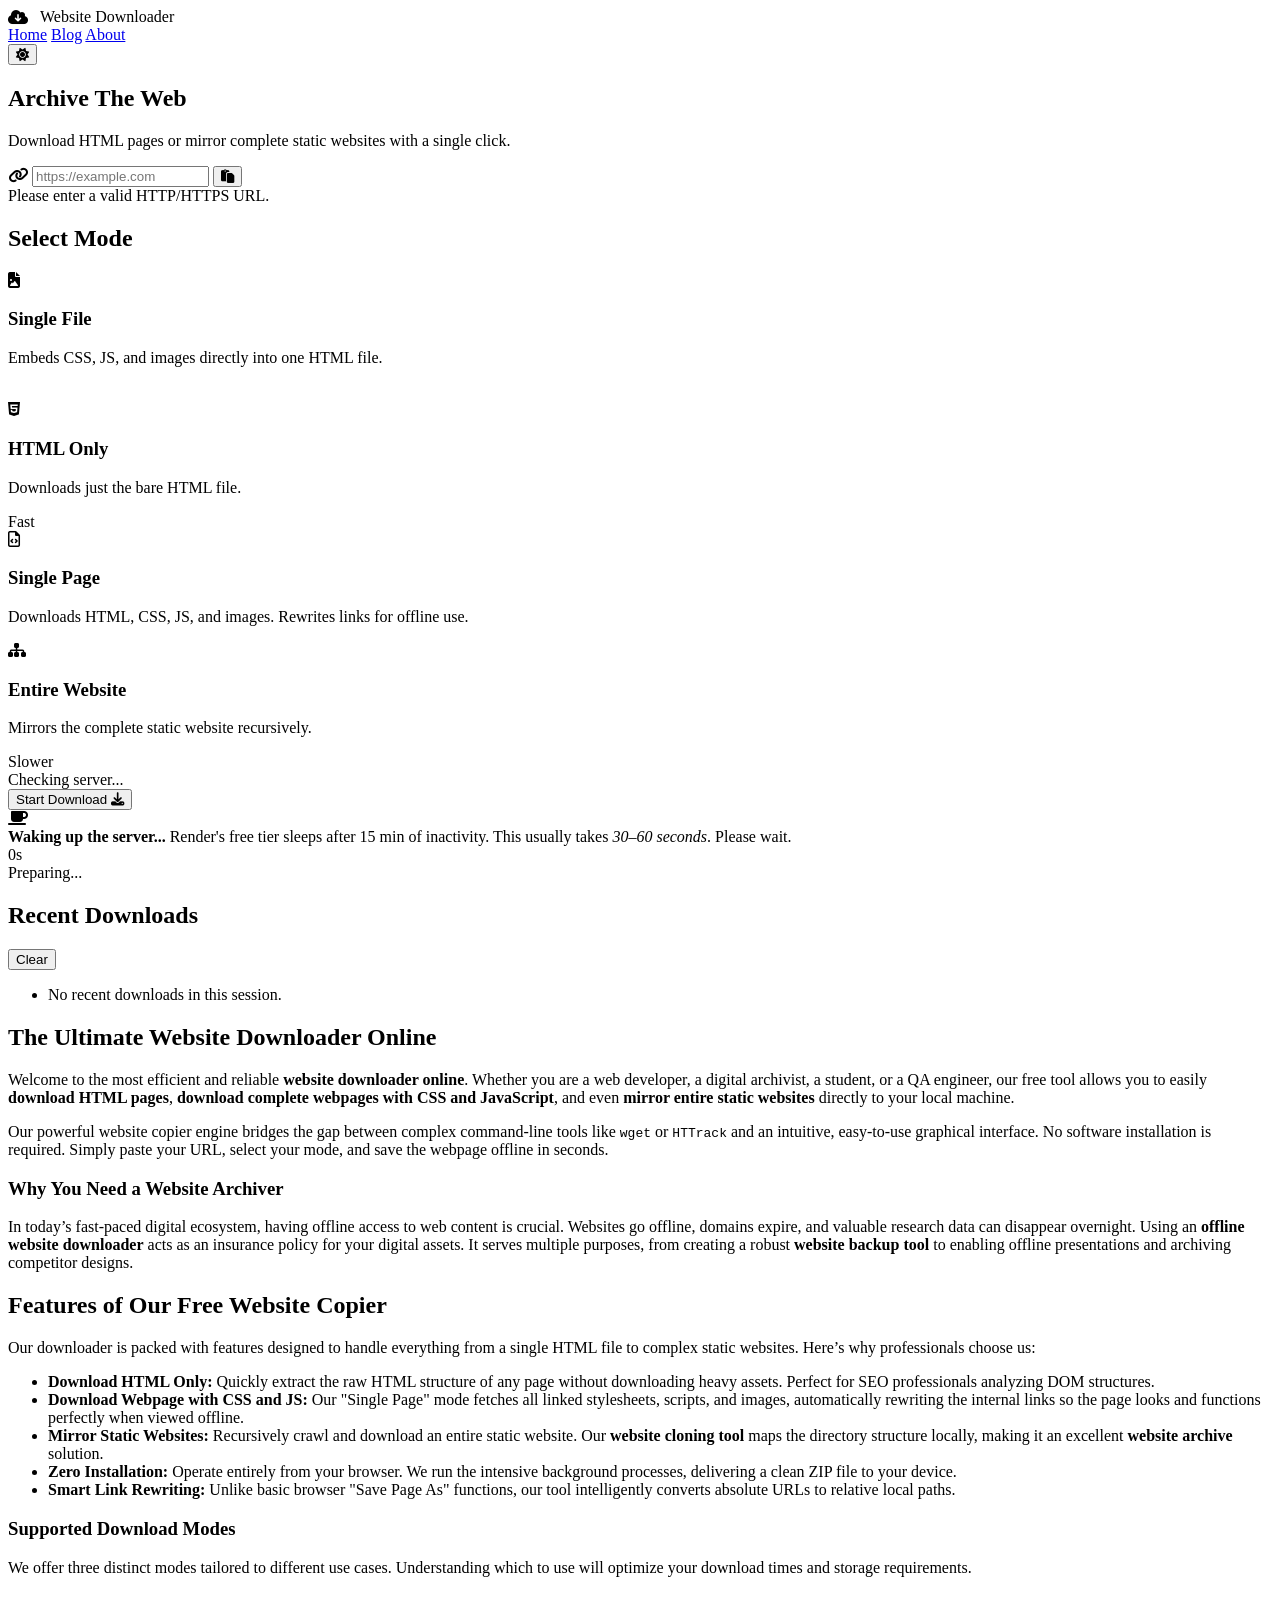
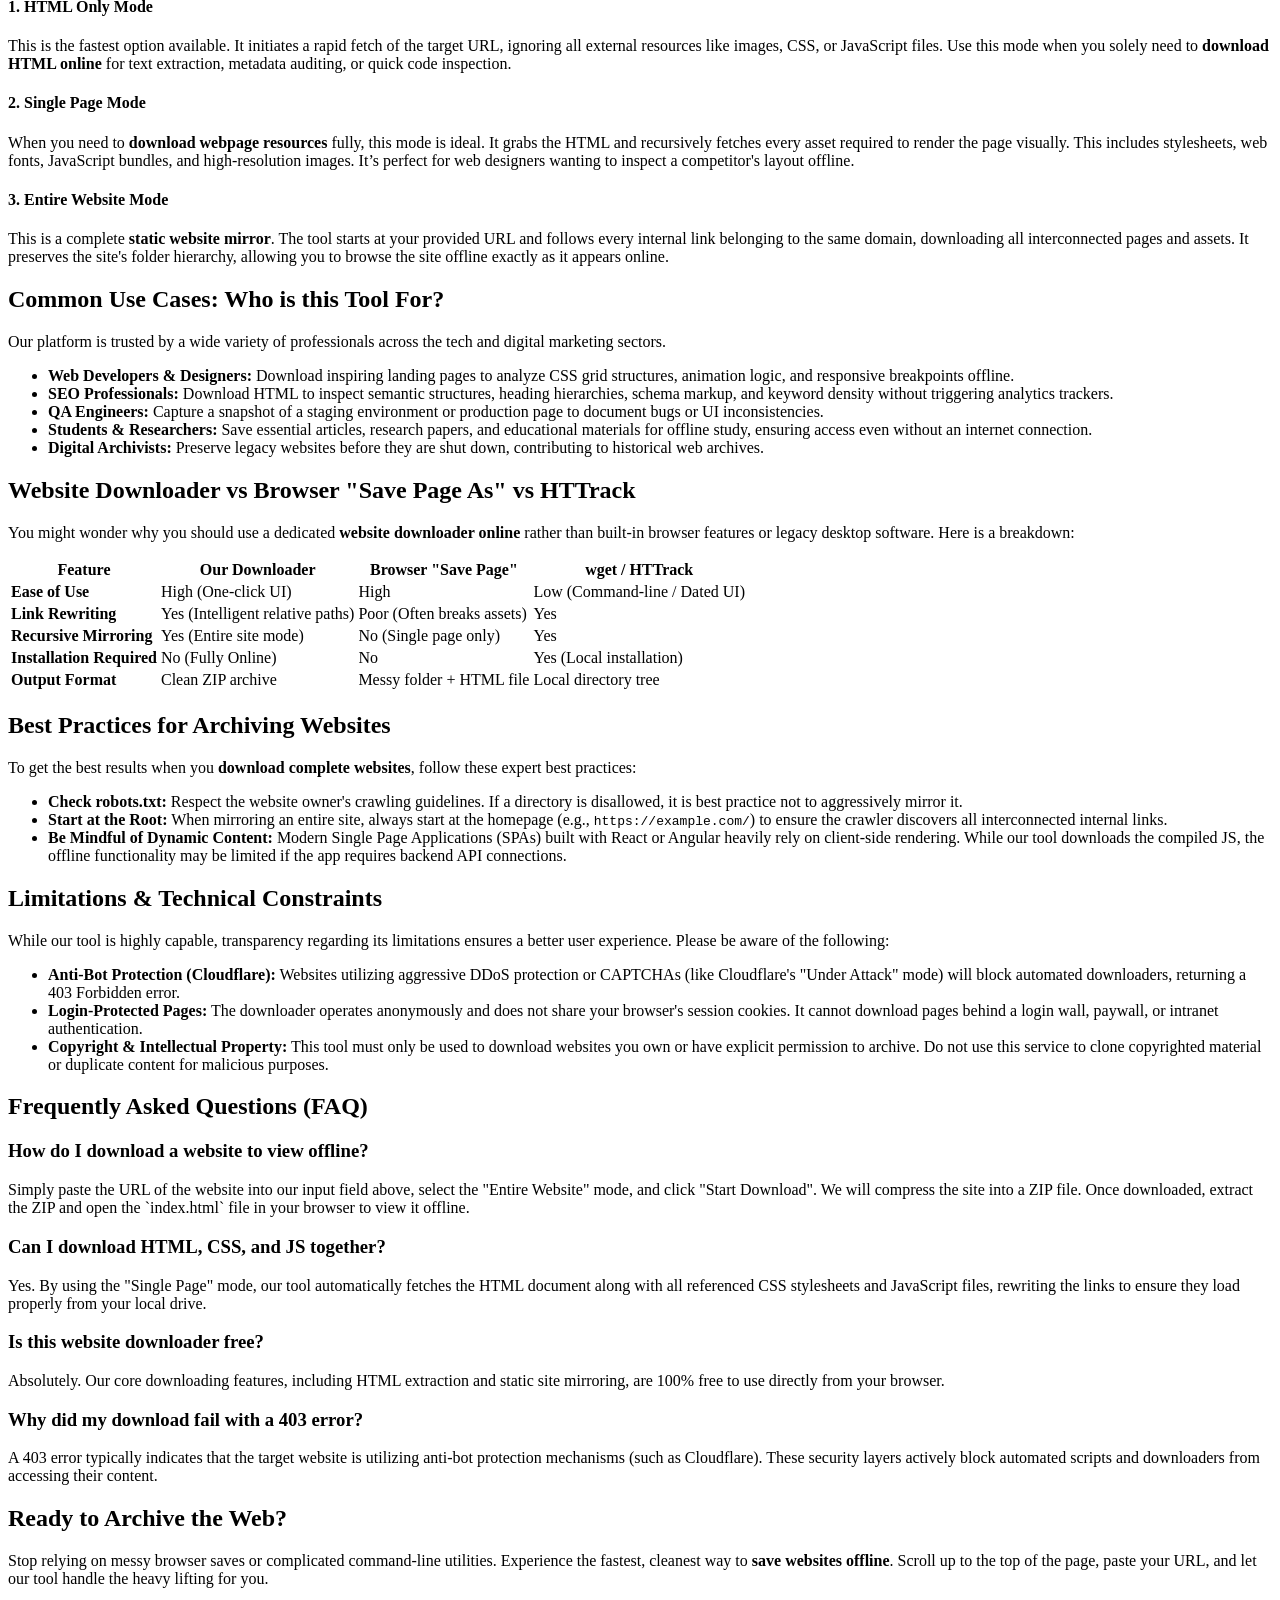
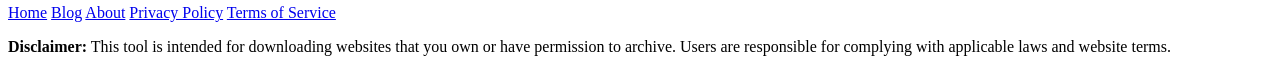
==== commit 561a8cae: "Update domain to get-html.cc.cd, update meta tags and optimize styles" ====
--- a/frontend/index.html
+++ b/frontend/index.html
@@ -12,21 +12,21 @@
     <meta name="monetag" content="0498b4cf23f439685fb7b248cc68597c">
     <meta name="google-site-verification" content="IGUnpKlaaJIaq7m_cqg7lstB-illAjOeekJFuexk4xk" />
     <meta name="robots" content="index, follow">
-    <link rel="canonical" href="https://html-get.netlify.app/">
+    <link rel="canonical" href="https://get-html.cc.cd/">
 
     <link rel="icon" type="image/png" href="favicon.png">
     <link rel="apple-touch-icon" href="favicon.png">
 
     <!-- Open Graph / Facebook -->
     <meta property="og:type" content="website">
-    <meta property="og:url" content="https://html-get.netlify.app/">
+    <meta property="og:url" content="https://get-html.cc.cd/">
     <meta property="og:title" content="Website Downloader Online | Download HTML & Mirror Sites">
     <meta property="og:description"
         content="Free online website downloader tool. Download HTML pages, mirror complete static websites, and save web pages for offline viewing in a single click.">
 
     <!-- Twitter -->
     <meta property="twitter:card" content="summary_large_image">
-    <meta property="twitter:url" content="https://html-get.netlify.app/">
+    <meta property="twitter:url" content="https://get-html.cc.cd/">
     <meta property="twitter:title" content="Website Downloader Online | Download HTML & Mirror Sites">
     <meta property="twitter:description"
         content="Free online website downloader tool. Download HTML pages, mirror complete static websites, and save web pages for offline viewing in a single click.">
@@ -51,15 +51,15 @@
     <link rel="preconnect" href="https://fonts.gstatic.com" crossorigin>
     <link rel="preconnect" href="https://cdnjs.cloudflare.com" crossorigin>
 
-    <!-- Core Stylesheet -->
-    <link rel="stylesheet" href="style.css?v=7">
-
-    <!-- Non-blocking Google Fonts with display=swap -->
-    <link rel="preload" href="https://fonts.googleapis.com/css2?family=Inter:wght@400;500;600;700&display=swap" as="style" onload="this.onload=null;this.rel='stylesheet'">
+    <!-- Inlined Core Styles for 0ms Render-Blocking Delay -->
+    <style>root--bg-main#000000--bg-card#0a0a0a--bg-input#111111--border-color#333333--text-primary#ededed--text-secondary#a1a1aa--color-primary#0070f3--color-primary-hover#3291ff--color-success#17c964--color-error#e00--color-warning#f5a623--glass-shadow0 4px 14px 0 rgba(0000.39)--glass-backdropblur(0px)--transitionall 0.3s ease@font-facefont-family'Font Awesome 6 Free'font-displayswap@font-facefont-family'Font Awesome 6 Brands'font-displayswapbody.light-mode--bg-main#ffffff--bg-card#fafafa--bg-input#ffffff--border-color#eaeaea--text-primary#000000--text-secondary#666666--glass-shadow0 4px 14px 0 rgba(0000.1)*box-sizingborder-boxmargin0padding0htmlbodywidth100%max-width100%overflow-xhiddenbodyfont-family'Inter'-apple-systemBlinkMacSystemFont"Segoe UI"RobotoOxygenUbuntuCantarell"Helvetica Neue"Arialsans-serifbackground-colorvar(--bg-main)colorvar(--text-primary)min-height100vhpositionrelativetransitionbackground-color 0.4s easecolor 0.4s ease.bg-shapedisplaynone.app-containerwidth100%max-width900pxmargin0 autopadding2rem 2rem 0 2remdisplayflexflex-directioncolumnheaderdisplayflexjustify-contentspace-betweenalign-itemscentermargin-bottom3rem.logodisplayflexalign-itemscentergap0.75remfont-size1.25remfont-weight700.logo icolorvar(--color-primary)font-size1.5rem.icon-btnbackgroundtransparentbordernonecolorvar(--text-primary)font-size1.25remcursorpointertransitionvar(--transition)padding0.5remborder-radius50%.icon-btnhoverbackgroundvar(--border-color).header-navdisplayflexalign-itemscentergap0.25remmargin-leftautomargin-right1rem.nav-linkcolorvar(--text-secondary)text-decorationnonefont-size0.9remfont-weight500padding0.4rem 0.75remborder-radius6pxtransitionvar(--transition).nav-linkhover.nav-link.activecolorvar(--text-primary)backgroundvar(--border-color).blog-griddisplaygridgrid-template-columnsrepeat(auto-fillminmax(280px1fr))gap1.5remmargin-bottom3rem.blog-cardbackgroundvar(--bg-card)border1px solid var(--border-color)border-radius8pxpadding1.75remtext-decorationnonecolorinheritdisplayflexflex-directioncolumngap0.75remtransitionvar(--transition).blog-cardhoverborder-colorvar(--color-primary)transformtranslateY(-4px)box-shadow0 8px 24px rgba(01122430.15).blog-card .tagfont-size0.75remfont-weight600colorvar(--color-primary)text-transformuppercaseletter-spacing0.05em.blog-card h2font-size1.15remfont-weight600colorvar(--text-primary)line-height1.4backgroundnone-webkit-background-clipunset-webkit-text-fill-colorunset.blog-card pfont-size0.9remcolorvar(--text-secondary)line-height1.6flex1.blog-card .read-morefont-size0.85remcolorvar(--color-primary)font-weight500.article-contentmax-width720pxmargin0 autopadding2remline-height1.8colorvar(--text-secondary).article-content h1font-size2.25rembackgroundlinear-gradient(to right#fffvar(--text-secondary))-webkit-background-cliptext-webkit-text-fill-colortransparentmargin-bottom1rembody.light-mode .article-content h1backgroundlinear-gradient(to right#0f172avar(--color-primary))-webkit-background-cliptext-webkit-text-fill-colortransparent.article-metafont-size0.85remcolorvar(--text-secondary)margin-bottom2.5remdisplayflexgap1.5remborder-bottom1px solid var(--border-color)padding-bottom1.5rem.article-content h2font-size1.5remcolorvar(--text-primary)margin-top2.5remmargin-bottom1remborder-bottom1px solid var(--border-color)padding-bottom0.5rem.article-content h3font-size1.2remcolorvar(--text-primary)margin-top2remmargin-bottom0.75rem.article-content pmargin-bottom1.25rem.article-content ul.article-content olpadding-left1.5remmargin-bottom1.5rem.article-content limargin-bottom0.5rem.article-content codebackgroundvar(--bg-card)border1px solid var(--border-color)border-radius4pxpadding0.15rem 0.4remfont-familymonospacefont-size0.9em.article-content prebackgroundvar(--bg-card)border1px solid var(--border-color)border-radius8pxpadding1.25removerflow-xautomargin-bottom1.5rem.article-content pre codebordernonepadding0backgroundtransparent.article-content acolorvar(--color-primary)text-decorationnone.article-content ahovertext-decorationunderline.back-linkdisplayinline-flexalign-itemscentergap0.5remcolorvar(--text-secondary)text-decorationnonefont-size0.9remmargin-bottom2remtransitionvar(--transition).back-linkhovercolorvar(--color-primary).page-contentmax-width720pxmargin0 autopadding2remline-height1.8colorvar(--text-secondary).page-content h1font-size2.25rembackgroundlinear-gradient(to right#fffvar(--text-secondary))-webkit-background-cliptext-webkit-text-fill-colortransparentmargin-bottom0.5rembody.light-mode .page-content h1backgroundlinear-gradient(to right#0f172avar(--color-primary))-webkit-background-cliptext-webkit-text-fill-colortransparent.page-content .page-subtitlecolorvar(--text-secondary)margin-bottom2.5remborder-bottom1px solid var(--border-color)padding-bottom1.5rem.page-content h2font-size1.5remcolorvar(--text-primary)margin-top2.5remmargin-bottom1rem.page-content h3font-size1.1remcolorvar(--text-primary)margin-top1.5remmargin-bottom0.5rem.page-content pmargin-bottom1.25rem.page-content ulpadding-left1.5remmargin-bottom1.5rem.page-content limargin-bottom0.5rem.page-content acolorvar(--color-primary)text-decorationnone.page-content ahovertext-decorationunderline.herotext-aligncentermargin-bottom3remh1font-size3remfont-weight700margin-bottom1rembackgroundlinear-gradient(to right#fffvar(--text-secondary))-webkit-background-cliptext-webkit-text-fill-colortransparentbody.light-mode h1backgroundlinear-gradient(to right#0f172avar(--color-primary))-webkit-background-cliptext-webkit-text-fill-colortransparent.hero pfont-size1.1remcolorvar(--text-secondary)margin-bottom2rem.input-groupdisplayflexalign-itemscenterbackgroundvar(--bg-input)border1px solid var(--border-color)border-radius8pxpadding0.5rem 1rembox-shadowvar(--glass-shadow)transitionvar(--transition).input-groupfocus-withinborder-colorvar(--color-primary)box-shadow0 0 0 2px rgba(591302460.3).input-iconcolorvar(--text-secondary)margin-right0.75reminput[type="url"]flex1backgroundtransparentbordernonecolorvar(--text-primary)font-size1.1rempadding0.75rem 0outlinenoneinput[type="url"]placeholdercolorvar(--text-secondary)opacity0.7.error-messagecolorvar(--color-error)font-size0.9remmargin-top0.75remdisplaynone.modes-sectionmargin-bottom3rem.modes-section h2font-size1.25remmargin-bottom1.5remcolorvar(--text-primary).modes-griddisplaygridgrid-template-columnsrepeat(auto-fitminmax(250px1fr))gap1.5rem.mode-cardbackgroundvar(--bg-card)border1px solid var(--border-color)border-radius8pxpadding1.5remcursorpointertransitionvar(--transition)positionrelativeoverflowhidden.mode-cardhovertransformtranslateY(-5px)border-colorvar(--color-primary).mode-card.activeborder-colorvar(--color-primary)box-shadow0 0 0 1px var(--color-primary)backgroundrgba(591302460.1).mode-card.activebeforecontent''positionabsolutetop0left0width4pxheight100%backgroundvar(--color-primary).mode-iconfont-size2remcolorvar(--color-primary)margin-bottom1rem.mode-card h3font-size1.1remmargin-bottom0.5rem.mode-card pfont-size0.9remcolorvar(--text-secondary)line-height1.4.badgepositionabsolutetop1remright1rembackgroundrgba(34197940.2)colorvar(--color-success)font-size0.75rempadding0.25rem 0.5remborder-radius1remfont-weight600.badge-warningbackgroundrgba(245158110.2)colorvar(--color-warning).action-sectiontext-aligncentermargin-bottom3remdisplayflexflex-directioncolumnalign-itemscentergap1.5rem.backend-statusdisplayinline-flexalign-itemscentergap0.6rempadding0.35rem 1remborder-radius2remfont-size0.8remfont-weight600letter-spacing0.02emborder1px solid transparenttransitionall 0.4s easecursordefaultuser-selectnone.backend-status.sleepingbackgroundrgba(245158110.1)border-colorrgba(245158110.3)colorvar(--color-warning).backend-status.awakebackgroundrgba(232011000.1)border-colorrgba(232011000.3)colorvar(--color-success).backend-status.checkingbackgroundrgba(1611611700.1)border-colorrgba(1611611700.3)colorvar(--text-secondary).status-dotwidth8pxheight8pxborder-radius50%displayinline-blockflex-shrink0.backend-status.sleeping .status-dotbackgroundvar(--color-warning)animationpulse-warning 2s ease-in-out infinite.backend-status.awake .status-dotbackgroundvar(--color-success)animationpulse-success 2.5s ease-in-out infinite.backend-status.checking .status-dotbackgroundvar(--text-secondary)animationpulse-checking 1s ease-in-out infinite@keyframes pulse-warning0%100%box-shadow0 0 0 0 rgba(245158110.7)50%box-shadow0 0 0 5px rgba(245158110)@keyframes pulse-success0%100%box-shadow0 0 0 0 rgba(232011000.7)50%box-shadow0 0 0 5px rgba(232011000)@keyframes pulse-checking0%100%opacity150%opacity0.3#wakeup-containerwidth100%max-width480pxbackgroundvar(--bg-card)border1px solid rgba(245158110.4)border-radius12pxpadding1.5rem 2remdisplayflexflex-directioncolumnalign-itemscentergap0.75remtext-aligncenteranimationfadeSlideIn 0.4s ease@keyframes fadeSlideInfromopacity0transformtranslateY(-10px)toopacity1transformtranslateY(0)#wakeup-container.hiddendisplaynone.wakeup-iconfont-size2remanimationsteam 2s ease-in-out infinite@keyframes steam0%100%transformtranslateY(0) rotate(-5deg)50%transformtranslateY(-4px) rotate(5deg).wakeup-textdisplayflexflex-directioncolumngap0.3remfont-size0.9remcolorvar(--text-secondary)line-height1.5.wakeup-text strongfont-size1remcolorvar(--color-warning).wakeup-text emcolorvar(--text-primary)font-stylenormalfont-weight600.wakeup-timerfont-size2.5remfont-weight700font-variant-numerictabular-numscolorvar(--color-warning)letter-spacing-0.03emline-height1min-width5chtext-aligncenter.wakeup-barwidth100%backgroundrgba(245158110.1).wakeup-bar .progress-fill.loadingbackgroundvar(--color-warning)animationindeterminate 1.8s infinite linear.primary-btnbackgroundvar(--color-primary)colorwhitebordernoneborder-radius2rempadding1rem 3remfont-size1.1remfont-weight600cursorpointerdisplayinline-flexalign-itemscentergap0.75remtransitionvar(--transition)box-shadow0 4px 14px 0 rgba(591302460.4).primary-btnhoverbackgroundvar(--color-primary-hover)transformscale(1.05).primary-btndisabledbackgroundvar(--text-secondary)cursornot-allowedtransformnonebox-shadownone#progress-containermargin-top2rembackgroundvar(--bg-card)border1px solid var(--border-color)border-radius8pxpadding1.5rem#progress-container.hiddendisplaynone.status-textfont-weight500margin-bottom1remfont-size1.1rem.progress-barwidth100%height8pxbackgroundrgba(2552552550.1)border-radius4pxoverflowhiddenmargin-bottom1rembody.light-mode .progress-barbackgroundrgba(0000.1).progress-fillheight100%width0%backgroundvar(--color-primary)border-radius4pxtransitionwidth 0.3s ease.progress-fill.loadinganimationindeterminate 2s infinite linearwidth50%@keyframes indeterminate0%transformtranslateX(-100%)100%transformtranslateX(200%).history-sectionbackgroundvar(--bg-card)border1px solid var(--border-color)border-radius8pxpadding1.5remmargin-bottom3rem.history-headerdisplayflexjustify-contentspace-betweenalign-itemscentermargin-bottom1rem.text-btnbackgroundtransparentbordernonecolorvar(--text-secondary)cursorpointerfont-size0.9rem.text-btnhovercolorvar(--color-primary).history-listlist-stylenonedisplayflexflex-directioncolumngap0.75rem.empty-historycolorvar(--text-secondary)font-size0.9remtext-aligncenterpadding1rem 0.history-itemdisplayflexjustify-contentspace-betweenalign-itemscenterpadding0.75rembackgroundrgba(2552552550.05)border-radius0.5remfont-size0.9rembody.light-mode .history-itembackgroundrgba(0000.05).history-urlwhite-spacenowrapoverflowhiddentext-overflowellipsismax-width60%.history-metadisplayflexalign-itemscentergap1remcolorvar(--text-secondary).copy-btnbackgroundtransparentbordernonecolorvar(--text-secondary)cursorpointertransitionvar(--transition).copy-btnhovercolorvar(--text-primary)footermargin-topautotext-aligncenterborder-top1px solid var(--border-color)padding-top1.5rem.footer-linksmargin-bottom1remdisplayflexjustify-contentcentergap1.5rem.footer-links acolorvar(--text-secondary)text-decorationnonefont-size0.9remtransitionvar(--transition).footer-links ahovercolorvar(--text-primary).disclaimerfont-size0.8remcolorvar(--text-secondary)max-width600pxmargin0 autoline-height1.5.seo-contentmax-width900pxmargin0 auto 4rem autopadding2remcolorvar(--text-secondary)line-height1.7font-size1.05rem.seo-content h2.seo-content h3colorvar(--text-primary)margin-top2.5remmargin-bottom1rem.seo-content h2font-size2remborder-bottom1px solid var(--border-color)padding-bottom0.5rem.seo-content h3font-size1.4rem.seo-content pmargin-bottom1.25rem.seo-content ulmargin-bottom1.5rempadding-left1.5rem.seo-content limargin-bottom0.5rem.seo-content .comparison-tablewidth100%border-collapsecollapsemargin2rem 0text-alignleft.seo-content .comparison-table th.seo-content .comparison-table tdborder1px solid var(--border-color)padding1rem.seo-content .comparison-table thbackgroundvar(--bg-card)colorvar(--text-primary)font-weight600.seo-content acolorvar(--color-primary)text-decorationnone.seo-content ahovertext-decorationunderline@media (max-width768px).app-containerpadding1rem 1rem 0 1remheaderflex-directioncolumngap1.25rem.header-navmargin0justify-contentcenterflex-wrapwraph1font-size2.25remword-wrapbreak-word.hero h1font-size2rem.seo-contentpadding1rem 0.seo-content h2font-size1.75rem.seo-content h3font-size1.3rem.primary-btnwidth100%justify-contentcenterpadding1rem.modes-gridgrid-template-columns1fr.table-responsivewidth100%overflow-xauto-webkit-overflow-scrollingtouchmargin-bottom1.5rem*max-width100%.seo-content .comparison-tablemargin0plih1h2h3aword-wrapbreak-wordoverflow-wrapbreak-wordhyphensauto.input-groupflex-wrapwrapinput[type="url"]width100%min-width0.history-metagap0.5rem</style>
+
+    <!-- Non-blocking Google Fonts -->
+    <link rel="stylesheet" href="https://fonts.googleapis.com/css2?family=Inter:wght@400;500;600;700&display=swap" media="print" onload="this.media='all'">
     <noscript><link rel="stylesheet" href="https://fonts.googleapis.com/css2?family=Inter:wght@400;500;600;700&display=swap"></noscript>
 
     <!-- Non-blocking Font Awesome Icons -->
-    <link rel="preload" href="https://cdnjs.cloudflare.com/ajax/libs/font-awesome/6.4.0/css/all.min.css" as="style" onload="this.onload=null;this.rel='stylesheet'">
+    <link rel="stylesheet" href="https://cdnjs.cloudflare.com/ajax/libs/font-awesome/6.4.0/css/all.min.css" media="print" onload="this.media='all'">
     <noscript><link rel="stylesheet" href="https://cdnjs.cloudflare.com/ajax/libs/font-awesome/6.4.0/css/all.min.css"></noscript>
 </head>
 
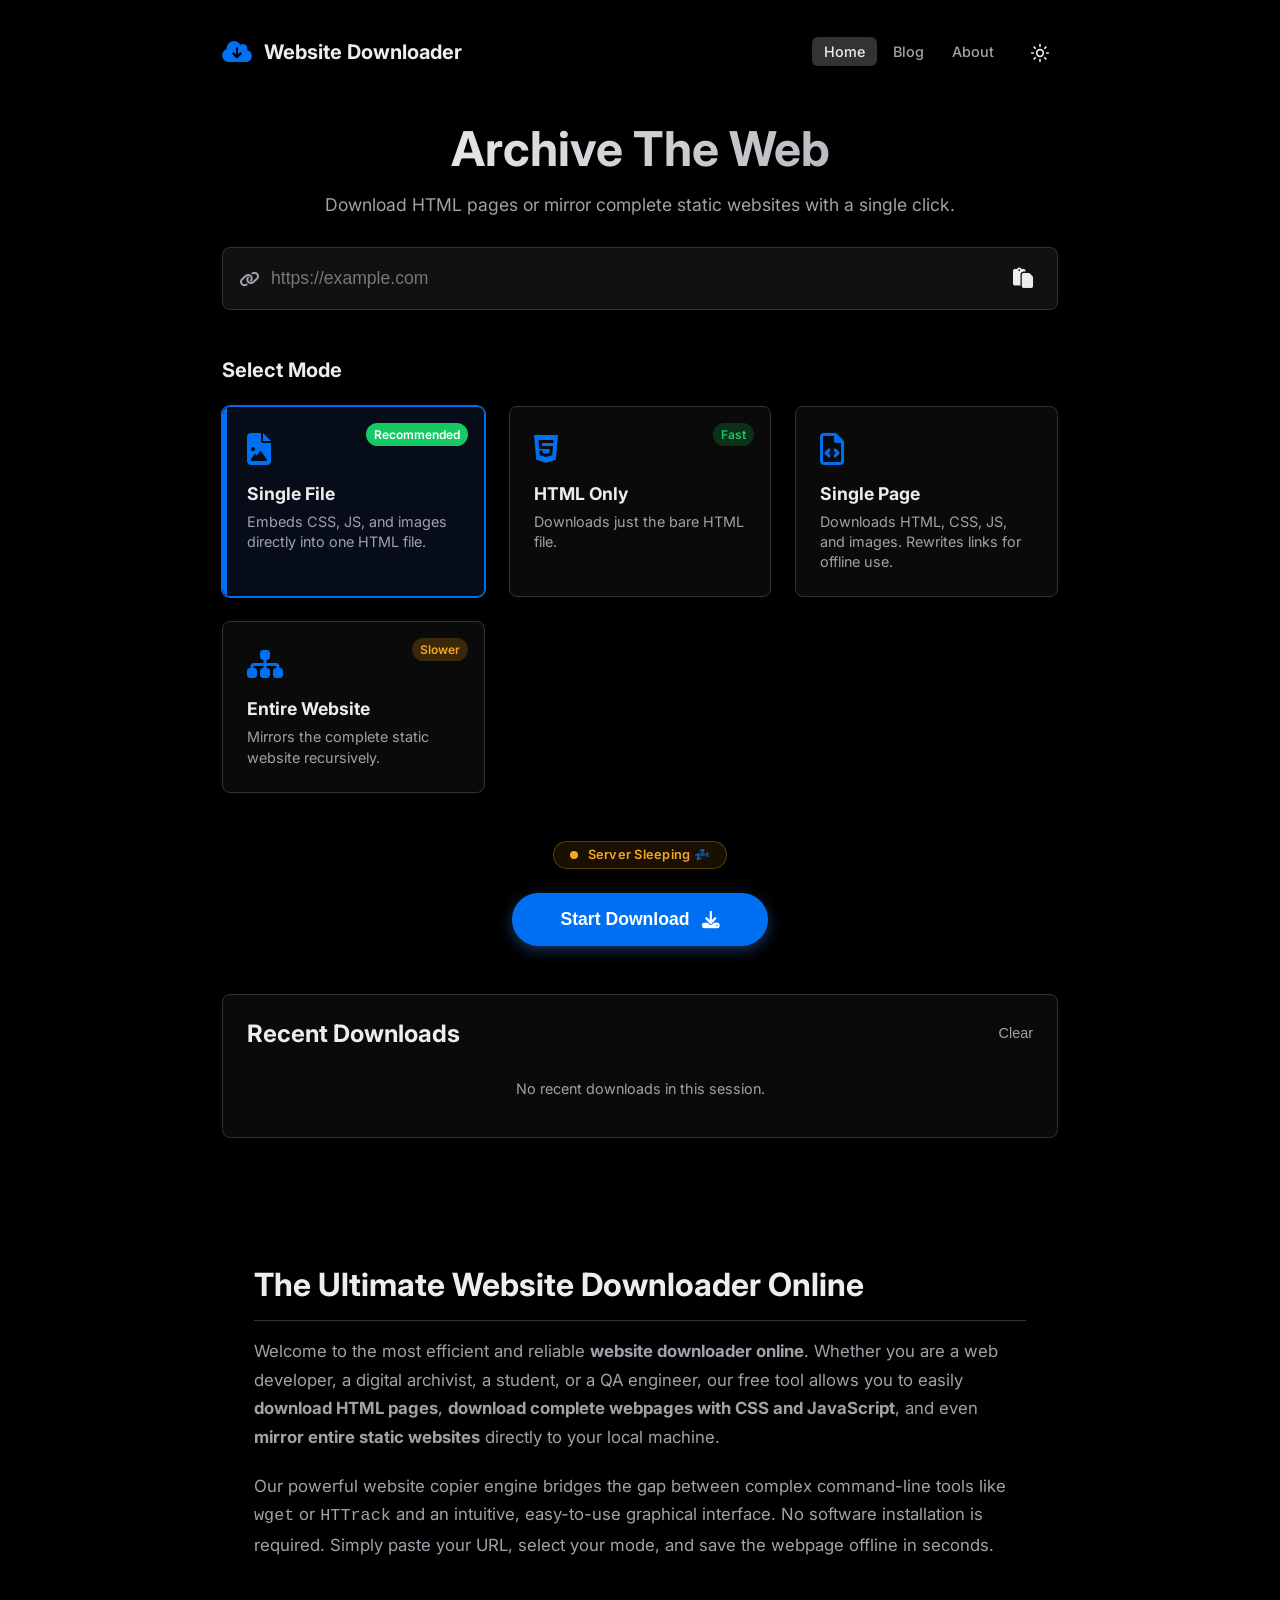
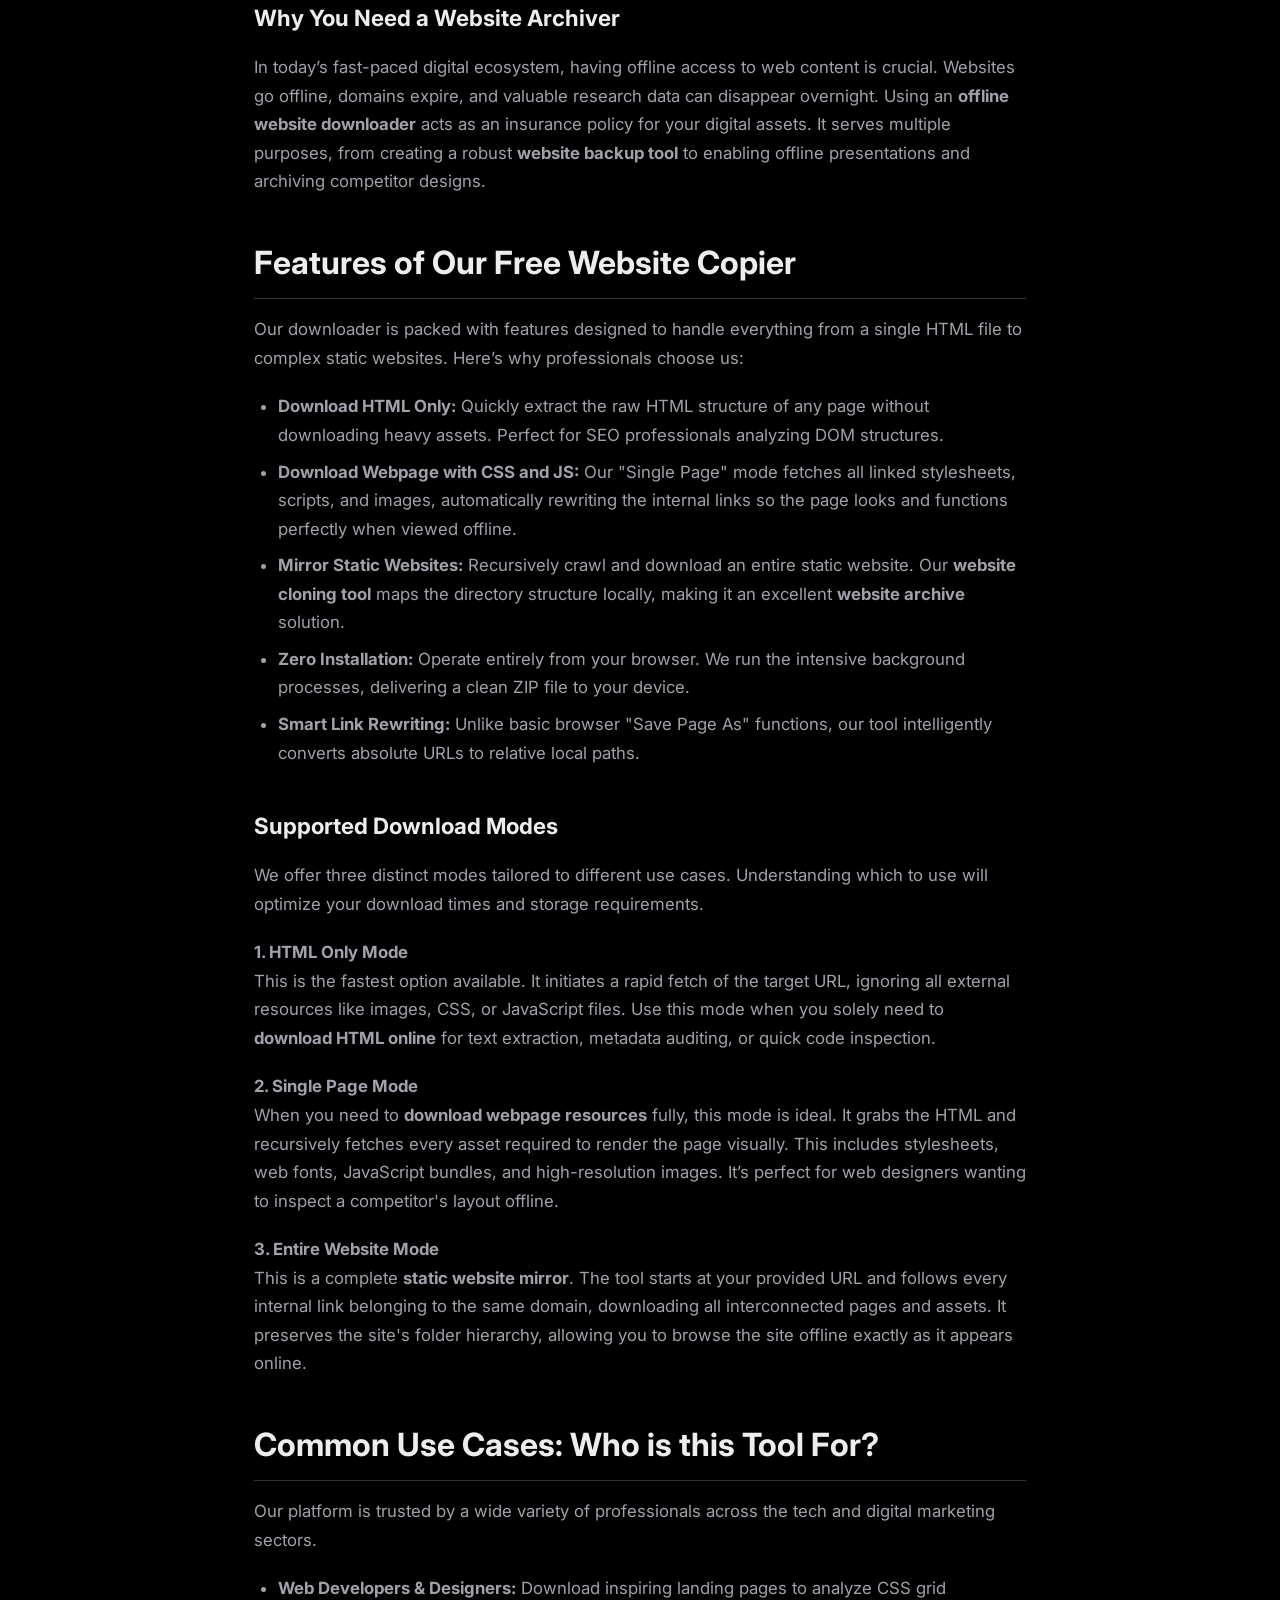
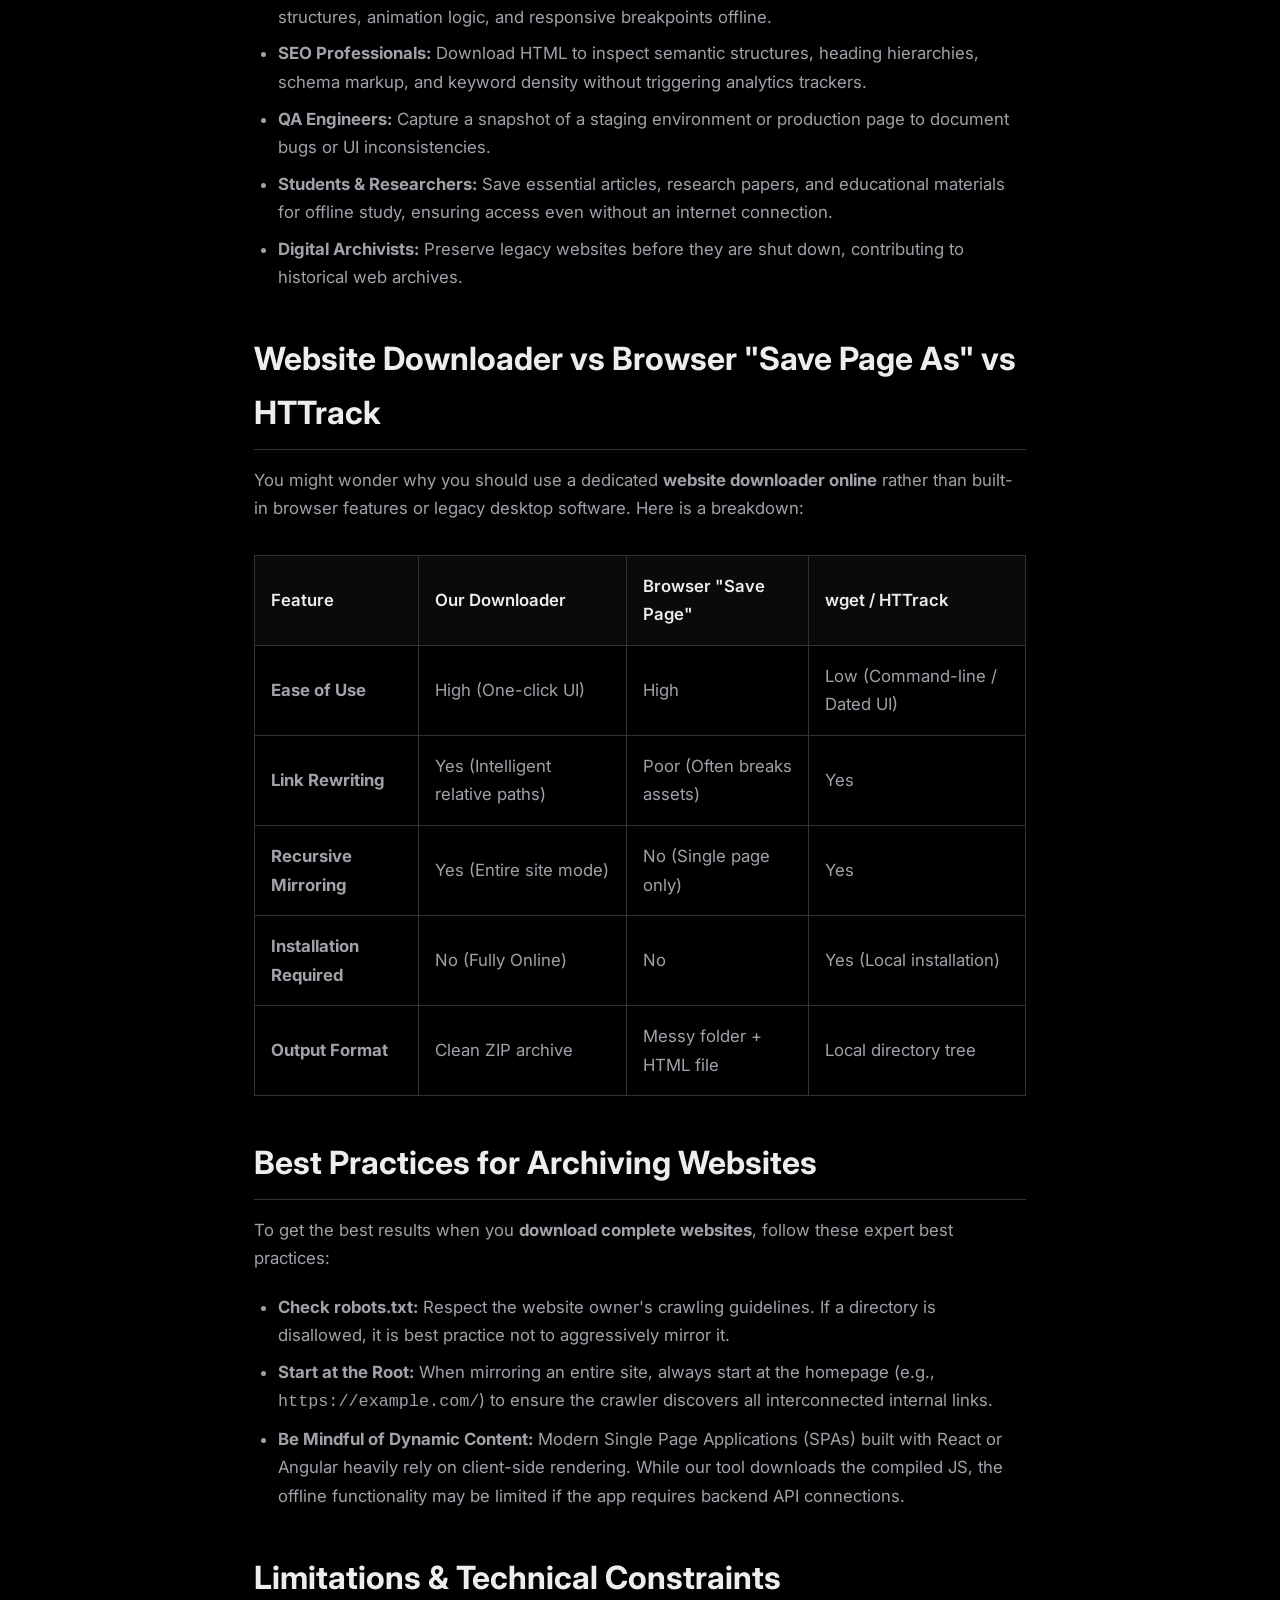
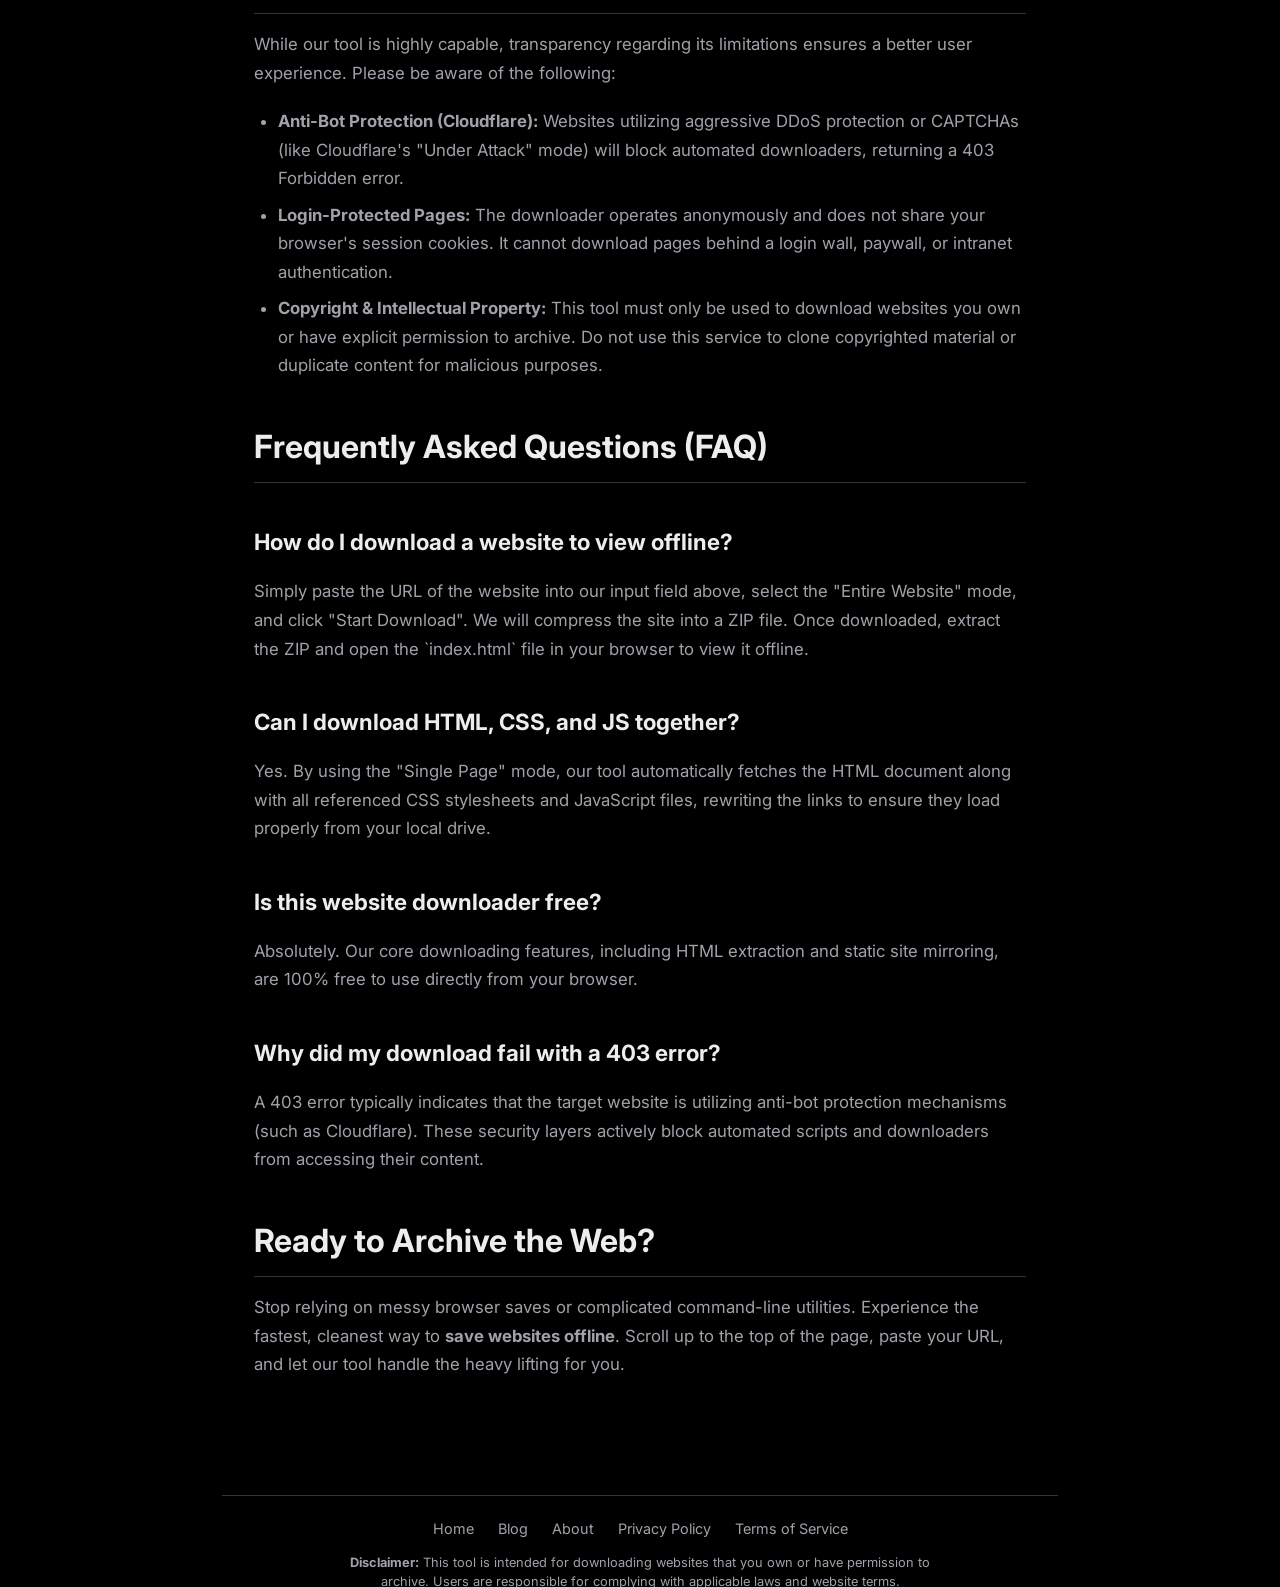
==== commit 67358222: "Fix CSS link in index.html, prevent CLS layout shifts, add Cloudflare _headers, and lazy-load ad scr" ====
--- a/frontend/index.html
+++ b/frontend/index.html
@@ -51,8 +51,8 @@
     <link rel="preconnect" href="https://fonts.gstatic.com" crossorigin>
     <link rel="preconnect" href="https://cdnjs.cloudflare.com" crossorigin>
 
-    <!-- Inlined Core Styles for 0ms Render-Blocking Delay -->
-    <style>root--bg-main#000000--bg-card#0a0a0a--bg-input#111111--border-color#333333--text-primary#ededed--text-secondary#a1a1aa--color-primary#0070f3--color-primary-hover#3291ff--color-success#17c964--color-error#e00--color-warning#f5a623--glass-shadow0 4px 14px 0 rgba(0000.39)--glass-backdropblur(0px)--transitionall 0.3s ease@font-facefont-family'Font Awesome 6 Free'font-displayswap@font-facefont-family'Font Awesome 6 Brands'font-displayswapbody.light-mode--bg-main#ffffff--bg-card#fafafa--bg-input#ffffff--border-color#eaeaea--text-primary#000000--text-secondary#666666--glass-shadow0 4px 14px 0 rgba(0000.1)*box-sizingborder-boxmargin0padding0htmlbodywidth100%max-width100%overflow-xhiddenbodyfont-family'Inter'-apple-systemBlinkMacSystemFont"Segoe UI"RobotoOxygenUbuntuCantarell"Helvetica Neue"Arialsans-serifbackground-colorvar(--bg-main)colorvar(--text-primary)min-height100vhpositionrelativetransitionbackground-color 0.4s easecolor 0.4s ease.bg-shapedisplaynone.app-containerwidth100%max-width900pxmargin0 autopadding2rem 2rem 0 2remdisplayflexflex-directioncolumnheaderdisplayflexjustify-contentspace-betweenalign-itemscentermargin-bottom3rem.logodisplayflexalign-itemscentergap0.75remfont-size1.25remfont-weight700.logo icolorvar(--color-primary)font-size1.5rem.icon-btnbackgroundtransparentbordernonecolorvar(--text-primary)font-size1.25remcursorpointertransitionvar(--transition)padding0.5remborder-radius50%.icon-btnhoverbackgroundvar(--border-color).header-navdisplayflexalign-itemscentergap0.25remmargin-leftautomargin-right1rem.nav-linkcolorvar(--text-secondary)text-decorationnonefont-size0.9remfont-weight500padding0.4rem 0.75remborder-radius6pxtransitionvar(--transition).nav-linkhover.nav-link.activecolorvar(--text-primary)backgroundvar(--border-color).blog-griddisplaygridgrid-template-columnsrepeat(auto-fillminmax(280px1fr))gap1.5remmargin-bottom3rem.blog-cardbackgroundvar(--bg-card)border1px solid var(--border-color)border-radius8pxpadding1.75remtext-decorationnonecolorinheritdisplayflexflex-directioncolumngap0.75remtransitionvar(--transition).blog-cardhoverborder-colorvar(--color-primary)transformtranslateY(-4px)box-shadow0 8px 24px rgba(01122430.15).blog-card .tagfont-size0.75remfont-weight600colorvar(--color-primary)text-transformuppercaseletter-spacing0.05em.blog-card h2font-size1.15remfont-weight600colorvar(--text-primary)line-height1.4backgroundnone-webkit-background-clipunset-webkit-text-fill-colorunset.blog-card pfont-size0.9remcolorvar(--text-secondary)line-height1.6flex1.blog-card .read-morefont-size0.85remcolorvar(--color-primary)font-weight500.article-contentmax-width720pxmargin0 autopadding2remline-height1.8colorvar(--text-secondary).article-content h1font-size2.25rembackgroundlinear-gradient(to right#fffvar(--text-secondary))-webkit-background-cliptext-webkit-text-fill-colortransparentmargin-bottom1rembody.light-mode .article-content h1backgroundlinear-gradient(to right#0f172avar(--color-primary))-webkit-background-cliptext-webkit-text-fill-colortransparent.article-metafont-size0.85remcolorvar(--text-secondary)margin-bottom2.5remdisplayflexgap1.5remborder-bottom1px solid var(--border-color)padding-bottom1.5rem.article-content h2font-size1.5remcolorvar(--text-primary)margin-top2.5remmargin-bottom1remborder-bottom1px solid var(--border-color)padding-bottom0.5rem.article-content h3font-size1.2remcolorvar(--text-primary)margin-top2remmargin-bottom0.75rem.article-content pmargin-bottom1.25rem.article-content ul.article-content olpadding-left1.5remmargin-bottom1.5rem.article-content limargin-bottom0.5rem.article-content codebackgroundvar(--bg-card)border1px solid var(--border-color)border-radius4pxpadding0.15rem 0.4remfont-familymonospacefont-size0.9em.article-content prebackgroundvar(--bg-card)border1px solid var(--border-color)border-radius8pxpadding1.25removerflow-xautomargin-bottom1.5rem.article-content pre codebordernonepadding0backgroundtransparent.article-content acolorvar(--color-primary)text-decorationnone.article-content ahovertext-decorationunderline.back-linkdisplayinline-flexalign-itemscentergap0.5remcolorvar(--text-secondary)text-decorationnonefont-size0.9remmargin-bottom2remtransitionvar(--transition).back-linkhovercolorvar(--color-primary).page-contentmax-width720pxmargin0 autopadding2remline-height1.8colorvar(--text-secondary).page-content h1font-size2.25rembackgroundlinear-gradient(to right#fffvar(--text-secondary))-webkit-background-cliptext-webkit-text-fill-colortransparentmargin-bottom0.5rembody.light-mode .page-content h1backgroundlinear-gradient(to right#0f172avar(--color-primary))-webkit-background-cliptext-webkit-text-fill-colortransparent.page-content .page-subtitlecolorvar(--text-secondary)margin-bottom2.5remborder-bottom1px solid var(--border-color)padding-bottom1.5rem.page-content h2font-size1.5remcolorvar(--text-primary)margin-top2.5remmargin-bottom1rem.page-content h3font-size1.1remcolorvar(--text-primary)margin-top1.5remmargin-bottom0.5rem.page-content pmargin-bottom1.25rem.page-content ulpadding-left1.5remmargin-bottom1.5rem.page-content limargin-bottom0.5rem.page-content acolorvar(--color-primary)text-decorationnone.page-content ahovertext-decorationunderline.herotext-aligncentermargin-bottom3remh1font-size3remfont-weight700margin-bottom1rembackgroundlinear-gradient(to right#fffvar(--text-secondary))-webkit-background-cliptext-webkit-text-fill-colortransparentbody.light-mode h1backgroundlinear-gradient(to right#0f172avar(--color-primary))-webkit-background-cliptext-webkit-text-fill-colortransparent.hero pfont-size1.1remcolorvar(--text-secondary)margin-bottom2rem.input-groupdisplayflexalign-itemscenterbackgroundvar(--bg-input)border1px solid var(--border-color)border-radius8pxpadding0.5rem 1rembox-shadowvar(--glass-shadow)transitionvar(--transition).input-groupfocus-withinborder-colorvar(--color-primary)box-shadow0 0 0 2px rgba(591302460.3).input-iconcolorvar(--text-secondary)margin-right0.75reminput[type="url"]flex1backgroundtransparentbordernonecolorvar(--text-primary)font-size1.1rempadding0.75rem 0outlinenoneinput[type="url"]placeholdercolorvar(--text-secondary)opacity0.7.error-messagecolorvar(--color-error)font-size0.9remmargin-top0.75remdisplaynone.modes-sectionmargin-bottom3rem.modes-section h2font-size1.25remmargin-bottom1.5remcolorvar(--text-primary).modes-griddisplaygridgrid-template-columnsrepeat(auto-fitminmax(250px1fr))gap1.5rem.mode-cardbackgroundvar(--bg-card)border1px solid var(--border-color)border-radius8pxpadding1.5remcursorpointertransitionvar(--transition)positionrelativeoverflowhidden.mode-cardhovertransformtranslateY(-5px)border-colorvar(--color-primary).mode-card.activeborder-colorvar(--color-primary)box-shadow0 0 0 1px var(--color-primary)backgroundrgba(591302460.1).mode-card.activebeforecontent''positionabsolutetop0left0width4pxheight100%backgroundvar(--color-primary).mode-iconfont-size2remcolorvar(--color-primary)margin-bottom1rem.mode-card h3font-size1.1remmargin-bottom0.5rem.mode-card pfont-size0.9remcolorvar(--text-secondary)line-height1.4.badgepositionabsolutetop1remright1rembackgroundrgba(34197940.2)colorvar(--color-success)font-size0.75rempadding0.25rem 0.5remborder-radius1remfont-weight600.badge-warningbackgroundrgba(245158110.2)colorvar(--color-warning).action-sectiontext-aligncentermargin-bottom3remdisplayflexflex-directioncolumnalign-itemscentergap1.5rem.backend-statusdisplayinline-flexalign-itemscentergap0.6rempadding0.35rem 1remborder-radius2remfont-size0.8remfont-weight600letter-spacing0.02emborder1px solid transparenttransitionall 0.4s easecursordefaultuser-selectnone.backend-status.sleepingbackgroundrgba(245158110.1)border-colorrgba(245158110.3)colorvar(--color-warning).backend-status.awakebackgroundrgba(232011000.1)border-colorrgba(232011000.3)colorvar(--color-success).backend-status.checkingbackgroundrgba(1611611700.1)border-colorrgba(1611611700.3)colorvar(--text-secondary).status-dotwidth8pxheight8pxborder-radius50%displayinline-blockflex-shrink0.backend-status.sleeping .status-dotbackgroundvar(--color-warning)animationpulse-warning 2s ease-in-out infinite.backend-status.awake .status-dotbackgroundvar(--color-success)animationpulse-success 2.5s ease-in-out infinite.backend-status.checking .status-dotbackgroundvar(--text-secondary)animationpulse-checking 1s ease-in-out infinite@keyframes pulse-warning0%100%box-shadow0 0 0 0 rgba(245158110.7)50%box-shadow0 0 0 5px rgba(245158110)@keyframes pulse-success0%100%box-shadow0 0 0 0 rgba(232011000.7)50%box-shadow0 0 0 5px rgba(232011000)@keyframes pulse-checking0%100%opacity150%opacity0.3#wakeup-containerwidth100%max-width480pxbackgroundvar(--bg-card)border1px solid rgba(245158110.4)border-radius12pxpadding1.5rem 2remdisplayflexflex-directioncolumnalign-itemscentergap0.75remtext-aligncenteranimationfadeSlideIn 0.4s ease@keyframes fadeSlideInfromopacity0transformtranslateY(-10px)toopacity1transformtranslateY(0)#wakeup-container.hiddendisplaynone.wakeup-iconfont-size2remanimationsteam 2s ease-in-out infinite@keyframes steam0%100%transformtranslateY(0) rotate(-5deg)50%transformtranslateY(-4px) rotate(5deg).wakeup-textdisplayflexflex-directioncolumngap0.3remfont-size0.9remcolorvar(--text-secondary)line-height1.5.wakeup-text strongfont-size1remcolorvar(--color-warning).wakeup-text emcolorvar(--text-primary)font-stylenormalfont-weight600.wakeup-timerfont-size2.5remfont-weight700font-variant-numerictabular-numscolorvar(--color-warning)letter-spacing-0.03emline-height1min-width5chtext-aligncenter.wakeup-barwidth100%backgroundrgba(245158110.1).wakeup-bar .progress-fill.loadingbackgroundvar(--color-warning)animationindeterminate 1.8s infinite linear.primary-btnbackgroundvar(--color-primary)colorwhitebordernoneborder-radius2rempadding1rem 3remfont-size1.1remfont-weight600cursorpointerdisplayinline-flexalign-itemscentergap0.75remtransitionvar(--transition)box-shadow0 4px 14px 0 rgba(591302460.4).primary-btnhoverbackgroundvar(--color-primary-hover)transformscale(1.05).primary-btndisabledbackgroundvar(--text-secondary)cursornot-allowedtransformnonebox-shadownone#progress-containermargin-top2rembackgroundvar(--bg-card)border1px solid var(--border-color)border-radius8pxpadding1.5rem#progress-container.hiddendisplaynone.status-textfont-weight500margin-bottom1remfont-size1.1rem.progress-barwidth100%height8pxbackgroundrgba(2552552550.1)border-radius4pxoverflowhiddenmargin-bottom1rembody.light-mode .progress-barbackgroundrgba(0000.1).progress-fillheight100%width0%backgroundvar(--color-primary)border-radius4pxtransitionwidth 0.3s ease.progress-fill.loadinganimationindeterminate 2s infinite linearwidth50%@keyframes indeterminate0%transformtranslateX(-100%)100%transformtranslateX(200%).history-sectionbackgroundvar(--bg-card)border1px solid var(--border-color)border-radius8pxpadding1.5remmargin-bottom3rem.history-headerdisplayflexjustify-contentspace-betweenalign-itemscentermargin-bottom1rem.text-btnbackgroundtransparentbordernonecolorvar(--text-secondary)cursorpointerfont-size0.9rem.text-btnhovercolorvar(--color-primary).history-listlist-stylenonedisplayflexflex-directioncolumngap0.75rem.empty-historycolorvar(--text-secondary)font-size0.9remtext-aligncenterpadding1rem 0.history-itemdisplayflexjustify-contentspace-betweenalign-itemscenterpadding0.75rembackgroundrgba(2552552550.05)border-radius0.5remfont-size0.9rembody.light-mode .history-itembackgroundrgba(0000.05).history-urlwhite-spacenowrapoverflowhiddentext-overflowellipsismax-width60%.history-metadisplayflexalign-itemscentergap1remcolorvar(--text-secondary).copy-btnbackgroundtransparentbordernonecolorvar(--text-secondary)cursorpointertransitionvar(--transition).copy-btnhovercolorvar(--text-primary)footermargin-topautotext-aligncenterborder-top1px solid var(--border-color)padding-top1.5rem.footer-linksmargin-bottom1remdisplayflexjustify-contentcentergap1.5rem.footer-links acolorvar(--text-secondary)text-decorationnonefont-size0.9remtransitionvar(--transition).footer-links ahovercolorvar(--text-primary).disclaimerfont-size0.8remcolorvar(--text-secondary)max-width600pxmargin0 autoline-height1.5.seo-contentmax-width900pxmargin0 auto 4rem autopadding2remcolorvar(--text-secondary)line-height1.7font-size1.05rem.seo-content h2.seo-content h3colorvar(--text-primary)margin-top2.5remmargin-bottom1rem.seo-content h2font-size2remborder-bottom1px solid var(--border-color)padding-bottom0.5rem.seo-content h3font-size1.4rem.seo-content pmargin-bottom1.25rem.seo-content ulmargin-bottom1.5rempadding-left1.5rem.seo-content limargin-bottom0.5rem.seo-content .comparison-tablewidth100%border-collapsecollapsemargin2rem 0text-alignleft.seo-content .comparison-table th.seo-content .comparison-table tdborder1px solid var(--border-color)padding1rem.seo-content .comparison-table thbackgroundvar(--bg-card)colorvar(--text-primary)font-weight600.seo-content acolorvar(--color-primary)text-decorationnone.seo-content ahovertext-decorationunderline@media (max-width768px).app-containerpadding1rem 1rem 0 1remheaderflex-directioncolumngap1.25rem.header-navmargin0justify-contentcenterflex-wrapwraph1font-size2.25remword-wrapbreak-word.hero h1font-size2rem.seo-contentpadding1rem 0.seo-content h2font-size1.75rem.seo-content h3font-size1.3rem.primary-btnwidth100%justify-contentcenterpadding1rem.modes-gridgrid-template-columns1fr.table-responsivewidth100%overflow-xauto-webkit-overflow-scrollingtouchmargin-bottom1.5rem*max-width100%.seo-content .comparison-tablemargin0plih1h2h3aword-wrapbreak-wordoverflow-wrapbreak-wordhyphensauto.input-groupflex-wrapwrapinput[type="url"]width100%min-width0.history-metagap0.5rem</style>
+    <!-- Core Stylesheet -->
+    <link rel="stylesheet" href="style.css?v=11">
 
     <!-- Non-blocking Google Fonts -->
     <link rel="stylesheet" href="https://fonts.googleapis.com/css2?family=Inter:wght@400;500;600;700&display=swap" media="print" onload="this.media='all'">
@@ -402,8 +402,26 @@
         </footer>
     </div>
 
-    <script src="script.js?v=3" defer></script>
-    <script src="https://quge5.com/88/tag.min.js" data-zone="286014" async data-cfasync="false"></script>
+    <script src="script.js?v=4" defer></script>
+    <script>
+        (function() {
+            var adLoaded = false;
+            function loadAd() {
+                if (adLoaded) return;
+                adLoaded = true;
+                var s = document.createElement('script');
+                s.src = 'https://quge5.com/88/tag.min.js';
+                s.setAttribute('data-zone', '286014');
+                s.setAttribute('data-cfasync', 'false');
+                s.async = true;
+                document.body.appendChild(s);
+            }
+            ['scroll', 'mousemove', 'touchstart', 'click', 'keydown'].forEach(function(evt) {
+                window.addEventListener(evt, loadAd, { once: true, passive: true });
+            });
+            setTimeout(loadAd, 3500);
+        })();
+    </script>
 </body>
 
 </html>
--- a/frontend/style.css
+++ b/frontend/style.css
@@ -0,0 +1,1009 @@
+:root {
+    /* Dark Mode (Default) - Vercel/Stripe Minimal Aesthetic */
+    --bg-main: #000000;
+    --bg-card: #0a0a0a;
+    --bg-input: #111111;
+    --border-color: #333333;
+    --text-primary: #ededed;
+    --text-secondary: #a1a1aa;
+    
+    --color-primary: #0070f3;
+    --color-primary-hover: #3291ff;
+    --color-success: #17c964;
+    --color-error: #e00;
+    --color-warning: #f5a623;
+    
+    --glass-shadow: 0 4px 14px 0 rgba(0, 0, 0, 0.39);
+    --glass-backdrop: blur(0px); /* Removed heavy blur for crispness */
+    
+    --transition: all 0.3s ease;
+}
+
+/* SVG Icon styles */
+.svg-icon {
+    display: inline-block;
+    vertical-align: middle;
+    flex-shrink: 0;
+}
+.logo .svg-icon {
+    color: var(--color-primary);
+}
+.mode-icon .svg-icon {
+    color: var(--color-primary);
+}
+.input-icon.svg-icon {
+    color: var(--text-secondary);
+    margin-right: 0.75rem;
+}
+
+body.light-mode {
+    --bg-main: #ffffff;
+    --bg-card: #fafafa;
+    --bg-input: #ffffff;
+    --border-color: #eaeaea;
+    --text-primary: #000000;
+    --text-secondary: #666666;
+    
+    --glass-shadow: 0 4px 14px 0 rgba(0, 0, 0, 0.1);
+}
+
+* {
+    box-sizing: border-box;
+    margin: 0;
+    padding: 0;
+}
+
+html, body {
+    width: 100%;
+    max-width: 100%;
+    overflow-x: hidden;
+}
+
+body {
+    font-family: 'Inter', -apple-system, BlinkMacSystemFont, "Segoe UI", Roboto, Oxygen, Ubuntu, Cantarell, "Helvetica Neue", Arial, sans-serif;
+    background-color: var(--bg-main);
+    color: var(--text-primary);
+    min-height: 100vh;
+    position: relative;
+    transition: background-color 0.4s ease, color 0.4s ease;
+}
+
+/* Background Shapes Removed for Minimalism */
+.bg-shape {
+    display: none;
+}
+
+.app-container {
+    width: 100%;
+    max-width: 900px;
+    margin: 0 auto;
+    padding: 2rem 2rem 0 2rem;
+    display: flex;
+    flex-direction: column;
+}
+
+/* Header */
+header {
+    display: flex;
+    justify-content: space-between;
+    align-items: center;
+    margin-bottom: 3rem;
+}
+
+.logo {
+    display: flex;
+    align-items: center;
+    gap: 0.75rem;
+    font-size: 1.25rem;
+    font-weight: 700;
+    min-height: 32px;
+}
+
+.logo i {
+    color: var(--color-primary);
+    font-size: 1.5rem;
+}
+
+.icon-btn {
+    background: transparent;
+    border: none;
+    color: var(--text-primary);
+    font-size: 1.25rem;
+    cursor: pointer;
+    transition: var(--transition);
+    padding: 0.5rem;
+    border-radius: 50%;
+}
+
+.icon-btn:hover {
+    background: var(--border-color);
+}
+
+/* Header Nav */
+.header-nav {
+    display: flex;
+    align-items: center;
+    gap: 0.25rem;
+    margin-left: auto;
+    margin-right: 1rem;
+}
+
+.nav-link {
+    color: var(--text-secondary);
+    text-decoration: none;
+    font-size: 0.9rem;
+    font-weight: 500;
+    padding: 0.4rem 0.75rem;
+    border-radius: 6px;
+    transition: var(--transition);
+}
+
+.nav-link:hover,
+.nav-link.active {
+    color: var(--text-primary);
+    background: var(--border-color);
+}
+
+/* Blog Grid */
+.blog-grid {
+    display: grid;
+    grid-template-columns: repeat(auto-fill, minmax(280px, 1fr));
+    gap: 1.5rem;
+    margin-bottom: 3rem;
+}
+
+.blog-card {
+    background: var(--bg-card);
+    border: 1px solid var(--border-color);
+    border-radius: 8px;
+    padding: 1.75rem;
+    text-decoration: none;
+    color: inherit;
+    display: flex;
+    flex-direction: column;
+    gap: 0.75rem;
+    transition: var(--transition);
+}
+
+.blog-card:hover {
+    border-color: var(--color-primary);
+    transform: translateY(-4px);
+    box-shadow: 0 8px 24px rgba(0,112,243,0.15);
+}
+
+.blog-card .tag {
+    font-size: 0.75rem;
+    font-weight: 600;
+    color: var(--color-primary);
+    text-transform: uppercase;
+    letter-spacing: 0.05em;
+}
+
+.blog-card h2 {
+    font-size: 1.15rem;
+    font-weight: 600;
+    color: var(--text-primary);
+    line-height: 1.4;
+    background: none;
+    -webkit-background-clip: unset;
+    -webkit-text-fill-color: unset;
+}
+
+.blog-card p {
+    font-size: 0.9rem;
+    color: var(--text-secondary);
+    line-height: 1.6;
+    flex: 1;
+}
+
+.blog-card .read-more {
+    font-size: 0.85rem;
+    color: var(--color-primary);
+    font-weight: 500;
+}
+
+/* Blog Article */
+.article-content {
+    max-width: 720px;
+    margin: 0 auto;
+    padding: 2rem;
+    line-height: 1.8;
+    color: var(--text-secondary);
+}
+
+.article-content h1 {
+    font-size: 2.25rem;
+    background: linear-gradient(to right, #fff, var(--text-secondary));
+    -webkit-background-clip: text;
+    -webkit-text-fill-color: transparent;
+    margin-bottom: 1rem;
+}
+
+body.light-mode .article-content h1 {
+    background: linear-gradient(to right, #0f172a, var(--color-primary));
+    -webkit-background-clip: text;
+    -webkit-text-fill-color: transparent;
+}
+
+.article-meta {
+    font-size: 0.85rem;
+    color: var(--text-secondary);
+    margin-bottom: 2.5rem;
+    display: flex;
+    gap: 1.5rem;
+    border-bottom: 1px solid var(--border-color);
+    padding-bottom: 1.5rem;
+}
+
+.article-content h2 {
+    font-size: 1.5rem;
+    color: var(--text-primary);
+    margin-top: 2.5rem;
+    margin-bottom: 1rem;
+    border-bottom: 1px solid var(--border-color);
+    padding-bottom: 0.5rem;
+}
+
+.article-content h3 {
+    font-size: 1.2rem;
+    color: var(--text-primary);
+    margin-top: 2rem;
+    margin-bottom: 0.75rem;
+}
+
+.article-content p { margin-bottom: 1.25rem; }
+
+.article-content ul, .article-content ol {
+    padding-left: 1.5rem;
+    margin-bottom: 1.5rem;
+}
+
+.article-content li { margin-bottom: 0.5rem; }
+
+.article-content code {
+    background: var(--bg-card);
+    border: 1px solid var(--border-color);
+    border-radius: 4px;
+    padding: 0.15rem 0.4rem;
+    font-family: monospace;
+    font-size: 0.9em;
+}
+
+.article-content pre {
+    background: var(--bg-card);
+    border: 1px solid var(--border-color);
+    border-radius: 8px;
+    padding: 1.25rem;
+    overflow-x: auto;
+    margin-bottom: 1.5rem;
+}
+
+.article-content pre code {
+    border: none;
+    padding: 0;
+    background: transparent;
+}
+
+.article-content a {
+    color: var(--color-primary);
+    text-decoration: none;
+}
+.article-content a:hover { text-decoration: underline; }
+
+.back-link {
+    display: inline-flex;
+    align-items: center;
+    gap: 0.5rem;
+    color: var(--text-secondary);
+    text-decoration: none;
+    font-size: 0.9rem;
+    margin-bottom: 2rem;
+    transition: var(--transition);
+}
+.back-link:hover { color: var(--color-primary); }
+
+/* Page content (about/privacy/terms) */
+.page-content {
+    max-width: 720px;
+    margin: 0 auto;
+    padding: 2rem;
+    line-height: 1.8;
+    color: var(--text-secondary);
+}
+
+.page-content h1 {
+    font-size: 2.25rem;
+    background: linear-gradient(to right, #fff, var(--text-secondary));
+    -webkit-background-clip: text;
+    -webkit-text-fill-color: transparent;
+    margin-bottom: 0.5rem;
+}
+
+body.light-mode .page-content h1 {
+    background: linear-gradient(to right, #0f172a, var(--color-primary));
+    -webkit-background-clip: text;
+    -webkit-text-fill-color: transparent;
+}
+
+.page-content .page-subtitle {
+    color: var(--text-secondary);
+    margin-bottom: 2.5rem;
+    border-bottom: 1px solid var(--border-color);
+    padding-bottom: 1.5rem;
+}
+
+.page-content h2 {
+    font-size: 1.5rem;
+    color: var(--text-primary);
+    margin-top: 2.5rem;
+    margin-bottom: 1rem;
+}
+
+.page-content h3 {
+    font-size: 1.1rem;
+    color: var(--text-primary);
+    margin-top: 1.5rem;
+    margin-bottom: 0.5rem;
+}
+
+.page-content p { margin-bottom: 1.25rem; }
+.page-content ul { padding-left: 1.5rem; margin-bottom: 1.5rem; }
+.page-content li { margin-bottom: 0.5rem; }
+
+.page-content a {
+    color: var(--color-primary);
+    text-decoration: none;
+}
+.page-content a:hover { text-decoration: underline; }
+
+
+
+/* Hero */
+.hero {
+    text-align: center;
+    margin-bottom: 3rem;
+}
+
+h1 {
+    font-size: 3rem;
+    font-weight: 700;
+    margin-bottom: 1rem;
+    background: linear-gradient(to right, #fff, var(--text-secondary));
+    -webkit-background-clip: text;
+    -webkit-text-fill-color: transparent;
+}
+
+body.light-mode h1 {
+    background: linear-gradient(to right, #0f172a, var(--color-primary));
+    -webkit-background-clip: text;
+    -webkit-text-fill-color: transparent;
+}
+
+.hero p {
+    font-size: 1.1rem;
+    color: var(--text-secondary);
+    margin-bottom: 2rem;
+}
+
+.input-group {
+    display: flex;
+    align-items: center;
+    background: var(--bg-input);
+    border: 1px solid var(--border-color);
+    border-radius: 8px; /* Sharper Vercel style */
+    padding: 0.5rem 1rem;
+    box-shadow: var(--glass-shadow);
+    transition: var(--transition);
+    min-height: 52px;
+}
+
+.input-group:focus-within {
+    border-color: var(--color-primary);
+    box-shadow: 0 0 0 2px rgba(59, 130, 246, 0.3);
+}
+
+.input-icon {
+    color: var(--text-secondary);
+    margin-right: 0.75rem;
+}
+
+input[type="url"] {
+    flex: 1;
+    background: transparent;
+    border: none;
+    color: var(--text-primary);
+    font-size: 1.1rem;
+    padding: 0.75rem 0;
+    outline: none;
+}
+
+input[type="url"]::placeholder {
+    color: var(--text-secondary);
+    opacity: 0.7;
+}
+
+.error-message {
+    color: var(--color-error);
+    font-size: 0.9rem;
+    margin-top: 0.75rem;
+    display: none;
+}
+
+/* Modes Grid */
+.modes-section {
+    margin-bottom: 3rem;
+}
+
+.modes-section h2 {
+    font-size: 1.25rem;
+    margin-bottom: 1.5rem;
+    color: var(--text-primary);
+}
+
+.modes-grid {
+    display: grid;
+    grid-template-columns: repeat(auto-fit, minmax(250px, 1fr));
+    gap: 1.5rem;
+}
+
+.mode-card {
+    background: var(--bg-card);
+    border: 1px solid var(--border-color);
+    border-radius: 8px;
+    padding: 1.5rem;
+    cursor: pointer;
+    transition: var(--transition);
+    position: relative;
+    overflow: hidden;
+}
+
+.mode-card:hover {
+    transform: translateY(-5px);
+    border-color: var(--color-primary);
+}
+
+.mode-card.active {
+    border-color: var(--color-primary);
+    box-shadow: 0 0 0 1px var(--color-primary);
+    background: rgba(59, 130, 246, 0.1);
+}
+
+.mode-card.active::before {
+    content: '';
+    position: absolute;
+    top: 0;
+    left: 0;
+    width: 4px;
+    height: 100%;
+    background: var(--color-primary);
+}
+
+.mode-icon {
+    font-size: 2rem;
+    color: var(--color-primary);
+    margin-bottom: 1rem;
+    min-height: 36px;
+    display: flex;
+    align-items: center;
+}
+
+.mode-card h3 {
+    font-size: 1.1rem;
+    margin-bottom: 0.5rem;
+}
+
+.mode-card p {
+    font-size: 0.9rem;
+    color: var(--text-secondary);
+    line-height: 1.4;
+}
+
+.badge {
+    position: absolute;
+    top: 1rem;
+    right: 1rem;
+    background: rgba(34, 197, 94, 0.2);
+    color: var(--color-success);
+    font-size: 0.75rem;
+    padding: 0.25rem 0.5rem;
+    border-radius: 1rem;
+    font-weight: 600;
+}
+
+.badge-warning {
+    background: rgba(245, 158, 11, 0.2);
+    color: var(--color-warning);
+}
+
+/* Action Section */
+.action-section {
+    text-align: center;
+    margin-bottom: 3rem;
+    display: flex;
+    flex-direction: column;
+    align-items: center;
+    gap: 1.5rem;
+}
+
+/* Backend Status Indicator */
+.backend-status {
+    display: inline-flex;
+    align-items: center;
+    justify-content: center;
+    gap: 0.6rem;
+    padding: 0.35rem 1rem;
+    border-radius: 2rem;
+    font-size: 0.8rem;
+    font-weight: 600;
+    letter-spacing: 0.02em;
+    border: 1px solid transparent;
+    transition: all 0.4s ease;
+    cursor: default;
+    user-select: none;
+    min-height: 28px;
+    min-width: 150px;
+}
+
+.backend-status.sleeping {
+    background: rgba(245, 158, 11, 0.1);
+    border-color: rgba(245, 158, 11, 0.3);
+    color: var(--color-warning);
+}
+
+.backend-status.awake {
+    background: rgba(23, 201, 100, 0.1);
+    border-color: rgba(23, 201, 100, 0.3);
+    color: var(--color-success);
+}
+
+.backend-status.checking {
+    background: rgba(161, 161, 170, 0.1);
+    border-color: rgba(161, 161, 170, 0.3);
+    color: var(--text-secondary);
+}
+
+/* Pulse dot */
+.status-dot {
+    width: 8px;
+    height: 8px;
+    border-radius: 50%;
+    display: inline-block;
+    flex-shrink: 0;
+}
+
+.backend-status.sleeping .status-dot {
+    background: var(--color-warning);
+    animation: pulse-warning 2s ease-in-out infinite;
+}
+
+.backend-status.awake .status-dot {
+    background: var(--color-success);
+    animation: pulse-success 2.5s ease-in-out infinite;
+}
+
+.backend-status.checking .status-dot {
+    background: var(--text-secondary);
+    animation: pulse-checking 1s ease-in-out infinite;
+}
+
+@keyframes pulse-warning {
+    0%, 100% { box-shadow: 0 0 0 0 rgba(245, 158, 11, 0.7); }
+    50% { box-shadow: 0 0 0 5px rgba(245, 158, 11, 0); }
+}
+
+@keyframes pulse-success {
+    0%, 100% { box-shadow: 0 0 0 0 rgba(23, 201, 100, 0.7); }
+    50% { box-shadow: 0 0 0 5px rgba(23, 201, 100, 0); }
+}
+
+@keyframes pulse-checking {
+    0%, 100% { opacity: 1; }
+    50% { opacity: 0.3; }
+}
+
+/* Wakeup Panel */
+#wakeup-container {
+    width: 100%;
+    max-width: 480px;
+    background: var(--bg-card);
+    border: 1px solid rgba(245, 158, 11, 0.4);
+    border-radius: 12px;
+    padding: 1.5rem 2rem;
+    display: flex;
+    flex-direction: column;
+    align-items: center;
+    gap: 0.75rem;
+    text-align: center;
+    animation: fadeSlideIn 0.4s ease;
+}
+
+@keyframes fadeSlideIn {
+    from { opacity: 0; transform: translateY(-10px); }
+    to   { opacity: 1; transform: translateY(0); }
+}
+
+#wakeup-container.hidden { display: none; }
+
+.wakeup-icon {
+    font-size: 2rem;
+    animation: steam 2s ease-in-out infinite;
+}
+
+@keyframes steam {
+    0%, 100% { transform: translateY(0) rotate(-5deg); }
+    50%  { transform: translateY(-4px) rotate(5deg); }
+}
+
+.wakeup-text {
+    display: flex;
+    flex-direction: column;
+    gap: 0.3rem;
+    font-size: 0.9rem;
+    color: var(--text-secondary);
+    line-height: 1.5;
+}
+
+.wakeup-text strong {
+    font-size: 1rem;
+    color: var(--color-warning);
+}
+
+.wakeup-text em {
+    color: var(--text-primary);
+    font-style: normal;
+    font-weight: 600;
+}
+
+.wakeup-timer {
+    font-size: 2.5rem;
+    font-weight: 700;
+    font-variant-numeric: tabular-nums;
+    color: var(--color-warning);
+    letter-spacing: -0.03em;
+    line-height: 1;
+    min-width: 5ch;
+    text-align: center;
+}
+
+.wakeup-bar {
+    width: 100%;
+    background: rgba(245, 158, 11, 0.1);
+}
+
+.wakeup-bar .progress-fill.loading {
+    background: var(--color-warning);
+    animation: indeterminate 1.8s infinite linear;
+}
+
+
+
+.primary-btn {
+    background: var(--color-primary);
+    color: white;
+    border: none;
+    border-radius: 2rem;
+    padding: 1rem 3rem;
+    font-size: 1.1rem;
+    font-weight: 600;
+    cursor: pointer;
+    display: inline-flex;
+    align-items: center;
+    gap: 0.75rem;
+    transition: var(--transition);
+    box-shadow: 0 4px 14px 0 rgba(59, 130, 246, 0.4);
+}
+
+.primary-btn:hover {
+    background: var(--color-primary-hover);
+    transform: scale(1.05);
+}
+
+.primary-btn:disabled {
+    background: var(--text-secondary);
+    cursor: not-allowed;
+    transform: none;
+    box-shadow: none;
+}
+
+/* Progress */
+#progress-container {
+    margin-top: 2rem;
+    background: var(--bg-card);
+    border: 1px solid var(--border-color);
+    border-radius: 8px;
+    padding: 1.5rem;
+}
+
+#progress-container.hidden {
+    display: none;
+}
+
+.status-text {
+    font-weight: 500;
+    margin-bottom: 1rem;
+    font-size: 1.1rem;
+}
+
+.progress-bar {
+    width: 100%;
+    height: 8px;
+    background: rgba(255, 255, 255, 0.1);
+    border-radius: 4px;
+    overflow: hidden;
+    margin-bottom: 1rem;
+}
+
+body.light-mode .progress-bar {
+    background: rgba(0, 0, 0, 0.1);
+}
+
+.progress-fill {
+    height: 100%;
+    width: 0%;
+    background: var(--color-primary);
+    border-radius: 4px;
+    transition: width 0.3s ease;
+    /* Indeterminate animation setup */
+}
+
+.progress-fill.loading {
+    animation: indeterminate 2s infinite linear;
+    width: 50%;
+}
+
+@keyframes indeterminate {
+    0% { transform: translateX(-100%); }
+    100% { transform: translateX(200%); }
+}
+
+/* History Section */
+.history-section {
+    background: var(--bg-card);
+    border: 1px solid var(--border-color);
+    border-radius: 8px;
+    padding: 1.5rem;
+    margin-bottom: 3rem;
+}
+
+.history-header {
+    display: flex;
+    justify-content: space-between;
+    align-items: center;
+    margin-bottom: 1rem;
+}
+
+.text-btn {
+    background: transparent;
+    border: none;
+    color: var(--text-secondary);
+    cursor: pointer;
+    font-size: 0.9rem;
+}
+
+.text-btn:hover {
+    color: var(--color-primary);
+}
+
+.history-list {
+    list-style: none;
+    display: flex;
+    flex-direction: column;
+    gap: 0.75rem;
+}
+
+.empty-history {
+    color: var(--text-secondary);
+    font-size: 0.9rem;
+    text-align: center;
+    padding: 1rem 0;
+}
+
+.history-item {
+    display: flex;
+    justify-content: space-between;
+    align-items: center;
+    padding: 0.75rem;
+    background: rgba(255, 255, 255, 0.05);
+    border-radius: 0.5rem;
+    font-size: 0.9rem;
+}
+
+body.light-mode .history-item {
+    background: rgba(0, 0, 0, 0.05);
+}
+
+.history-url {
+    white-space: nowrap;
+    overflow: hidden;
+    text-overflow: ellipsis;
+    max-width: 60%;
+}
+
+.history-meta {
+    display: flex;
+    align-items: center;
+    gap: 1rem;
+    color: var(--text-secondary);
+}
+
+.copy-btn {
+    background: transparent;
+    border: none;
+    color: var(--text-secondary);
+    cursor: pointer;
+    transition: var(--transition);
+}
+
+.copy-btn:hover {
+    color: var(--text-primary);
+}
+
+/* Footer */
+footer {
+    margin-top: auto;
+    text-align: center;
+    border-top: 1px solid var(--border-color);
+    padding-top: 1.5rem;
+}
+
+.footer-links {
+    margin-bottom: 1rem;
+    display: flex;
+    justify-content: center;
+    gap: 1.5rem;
+}
+
+.footer-links a {
+    color: var(--text-secondary);
+    text-decoration: none;
+    font-size: 0.9rem;
+    transition: var(--transition);
+}
+
+.footer-links a:hover {
+    color: var(--text-primary);
+}
+
+.disclaimer {
+    font-size: 0.8rem;
+    color: var(--text-secondary);
+    max-width: 600px;
+    margin: 0 auto;
+    line-height: 1.5;
+}
+
+/* SEO Content Section */
+.seo-content {
+    max-width: 900px;
+    margin: 0 auto 4rem auto;
+    padding: 2rem;
+    color: var(--text-secondary);
+    line-height: 1.7;
+    font-size: 1.05rem;
+}
+
+.seo-content h2, .seo-content h3 {
+    color: var(--text-primary);
+    margin-top: 2.5rem;
+    margin-bottom: 1rem;
+}
+
+.seo-content h2 {
+    font-size: 2rem;
+    border-bottom: 1px solid var(--border-color);
+    padding-bottom: 0.5rem;
+}
+
+.seo-content h3 {
+    font-size: 1.4rem;
+}
+
+.seo-content p {
+    margin-bottom: 1.25rem;
+}
+
+.seo-content ul {
+    margin-bottom: 1.5rem;
+    padding-left: 1.5rem;
+}
+
+.seo-content li {
+    margin-bottom: 0.5rem;
+}
+
+.seo-content .comparison-table {
+    width: 100%;
+    border-collapse: collapse;
+    margin: 2rem 0;
+    text-align: left;
+}
+
+.seo-content .comparison-table th, .seo-content .comparison-table td {
+    border: 1px solid var(--border-color);
+    padding: 1rem;
+}
+
+.seo-content .comparison-table th {
+    background: var(--bg-card);
+    color: var(--text-primary);
+    font-weight: 600;
+}
+
+.seo-content a {
+    color: var(--color-primary);
+    text-decoration: none;
+}
+
+.seo-content a:hover {
+    text-decoration: underline;
+}
+
+/* Responsive */
+@media (max-width: 768px) {
+    .app-container {
+        padding: 1rem 1rem 0 1rem;
+    }
+    header {
+        flex-direction: column;
+        gap: 1.25rem;
+    }
+    .header-nav {
+        margin: 0;
+        justify-content: center;
+        flex-wrap: wrap;
+    }
+    h1 { 
+        font-size: 2.25rem; 
+        word-wrap: break-word; 
+    }
+    .hero h1 {
+        font-size: 2rem;
+    }
+    .seo-content {
+        padding: 1rem 0;
+    }
+    .seo-content h2 {
+        font-size: 1.75rem;
+    }
+    .seo-content h3 {
+        font-size: 1.3rem;
+    }
+    .primary-btn { 
+        width: 100%; 
+        justify-content: center; 
+        padding: 1rem;
+    }
+    .modes-grid {
+        grid-template-columns: 1fr;
+    }
+    .table-responsive {
+        width: 100%;
+        overflow-x: auto;
+        -webkit-overflow-scrolling: touch;
+        margin-bottom: 1.5rem;
+    }
+    
+    /* Prevent injected ads from expanding layout viewport */
+    * {
+        max-width: 100%;
+    }
+    
+    .seo-content .comparison-table {
+        margin: 0; /* Reset margin since wrapper has it */
+    }
+    p, li, h1, h2, h3, a {
+        word-wrap: break-word;
+        overflow-wrap: break-word;
+        hyphens: auto;
+    }
+    .input-group {
+        flex-wrap: wrap;
+    }
+    input[type="url"] {
+        width: 100%;
+        min-width: 0;
+    }
+    .history-meta {
+        gap: 0.5rem;
+    }
+}
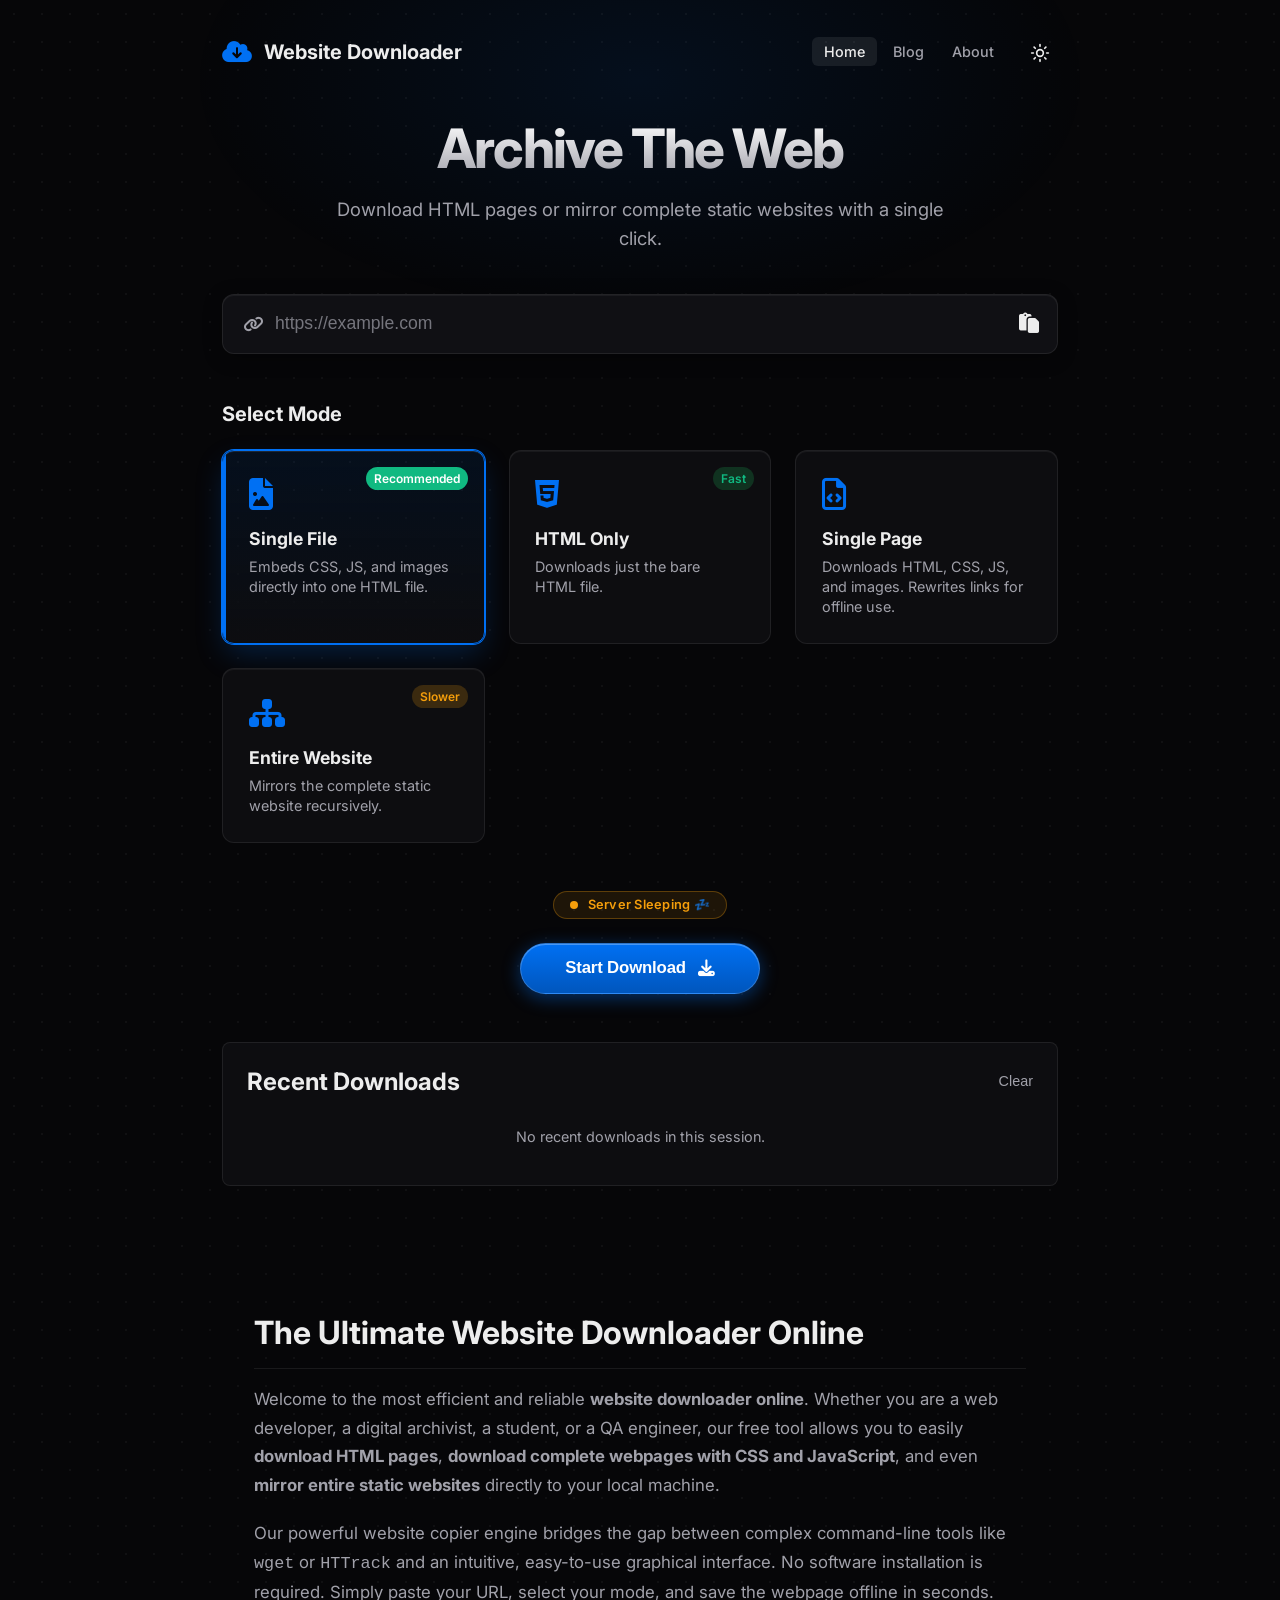
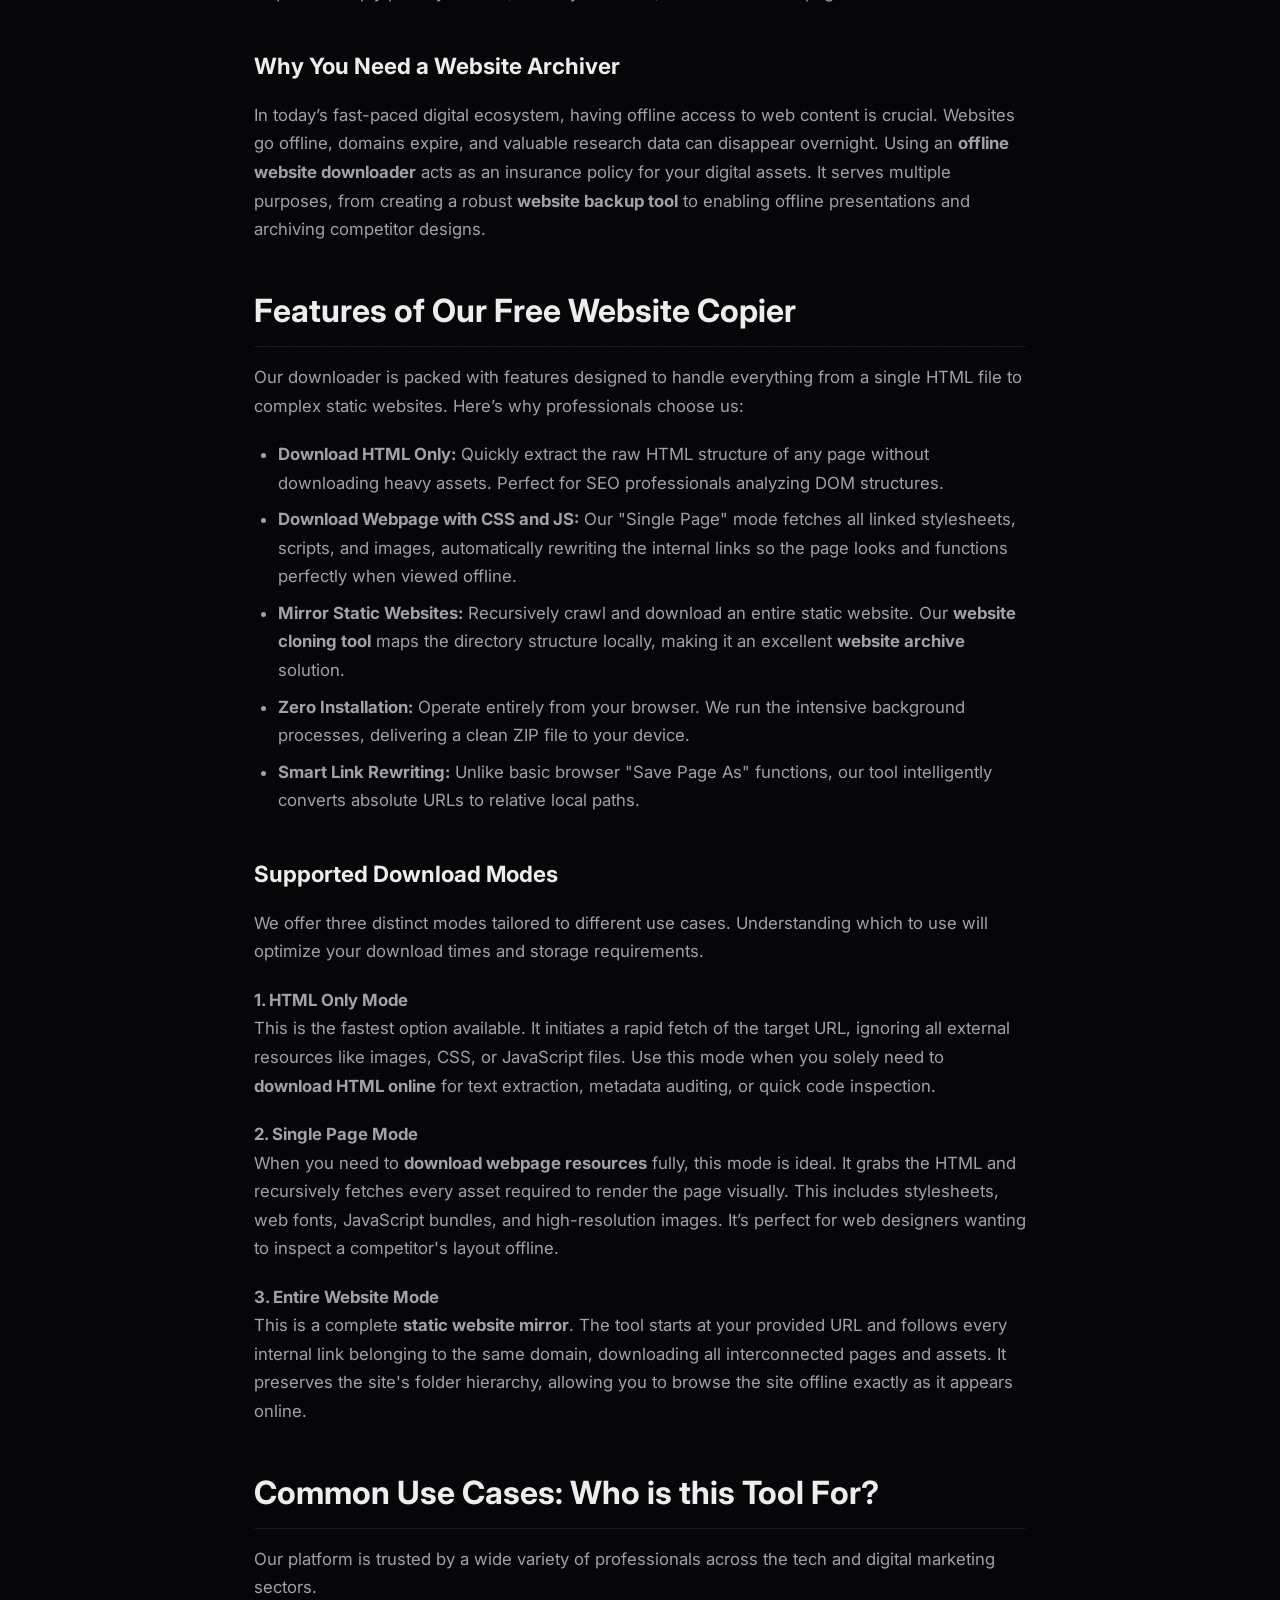
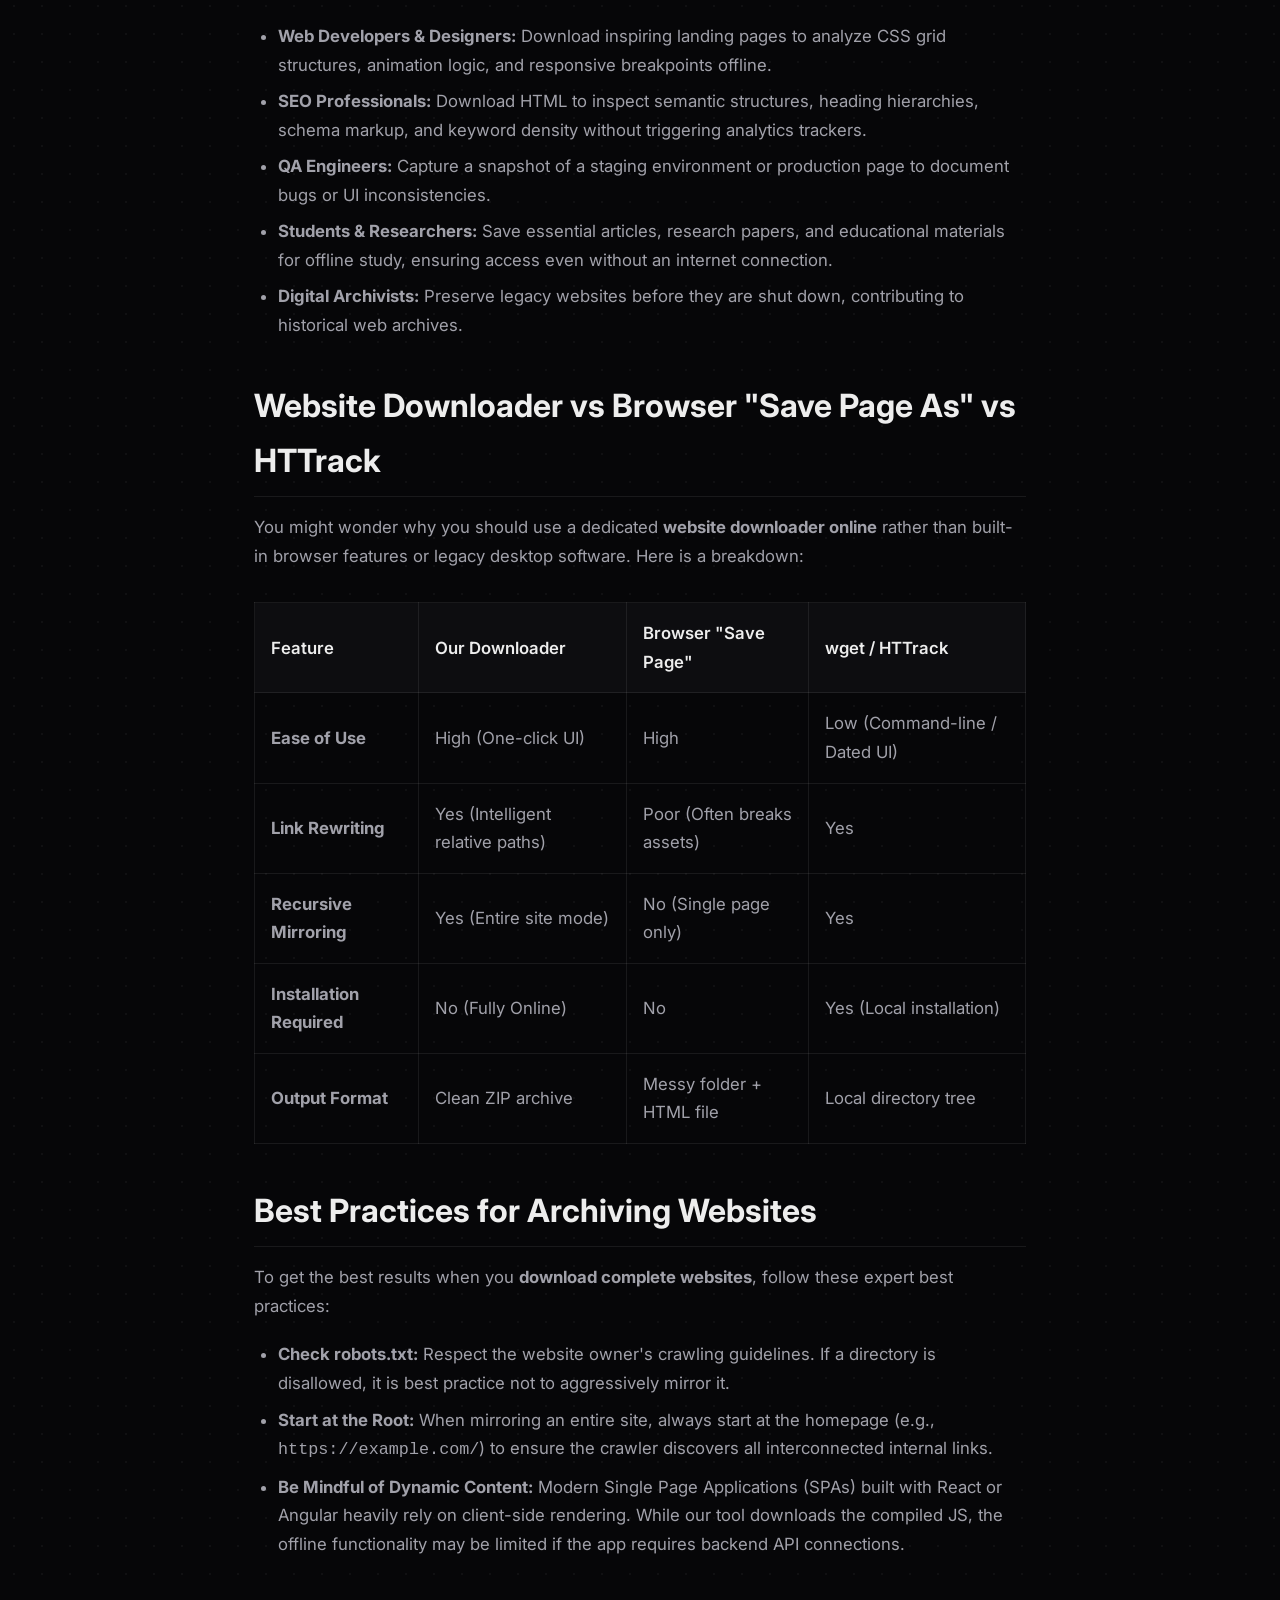
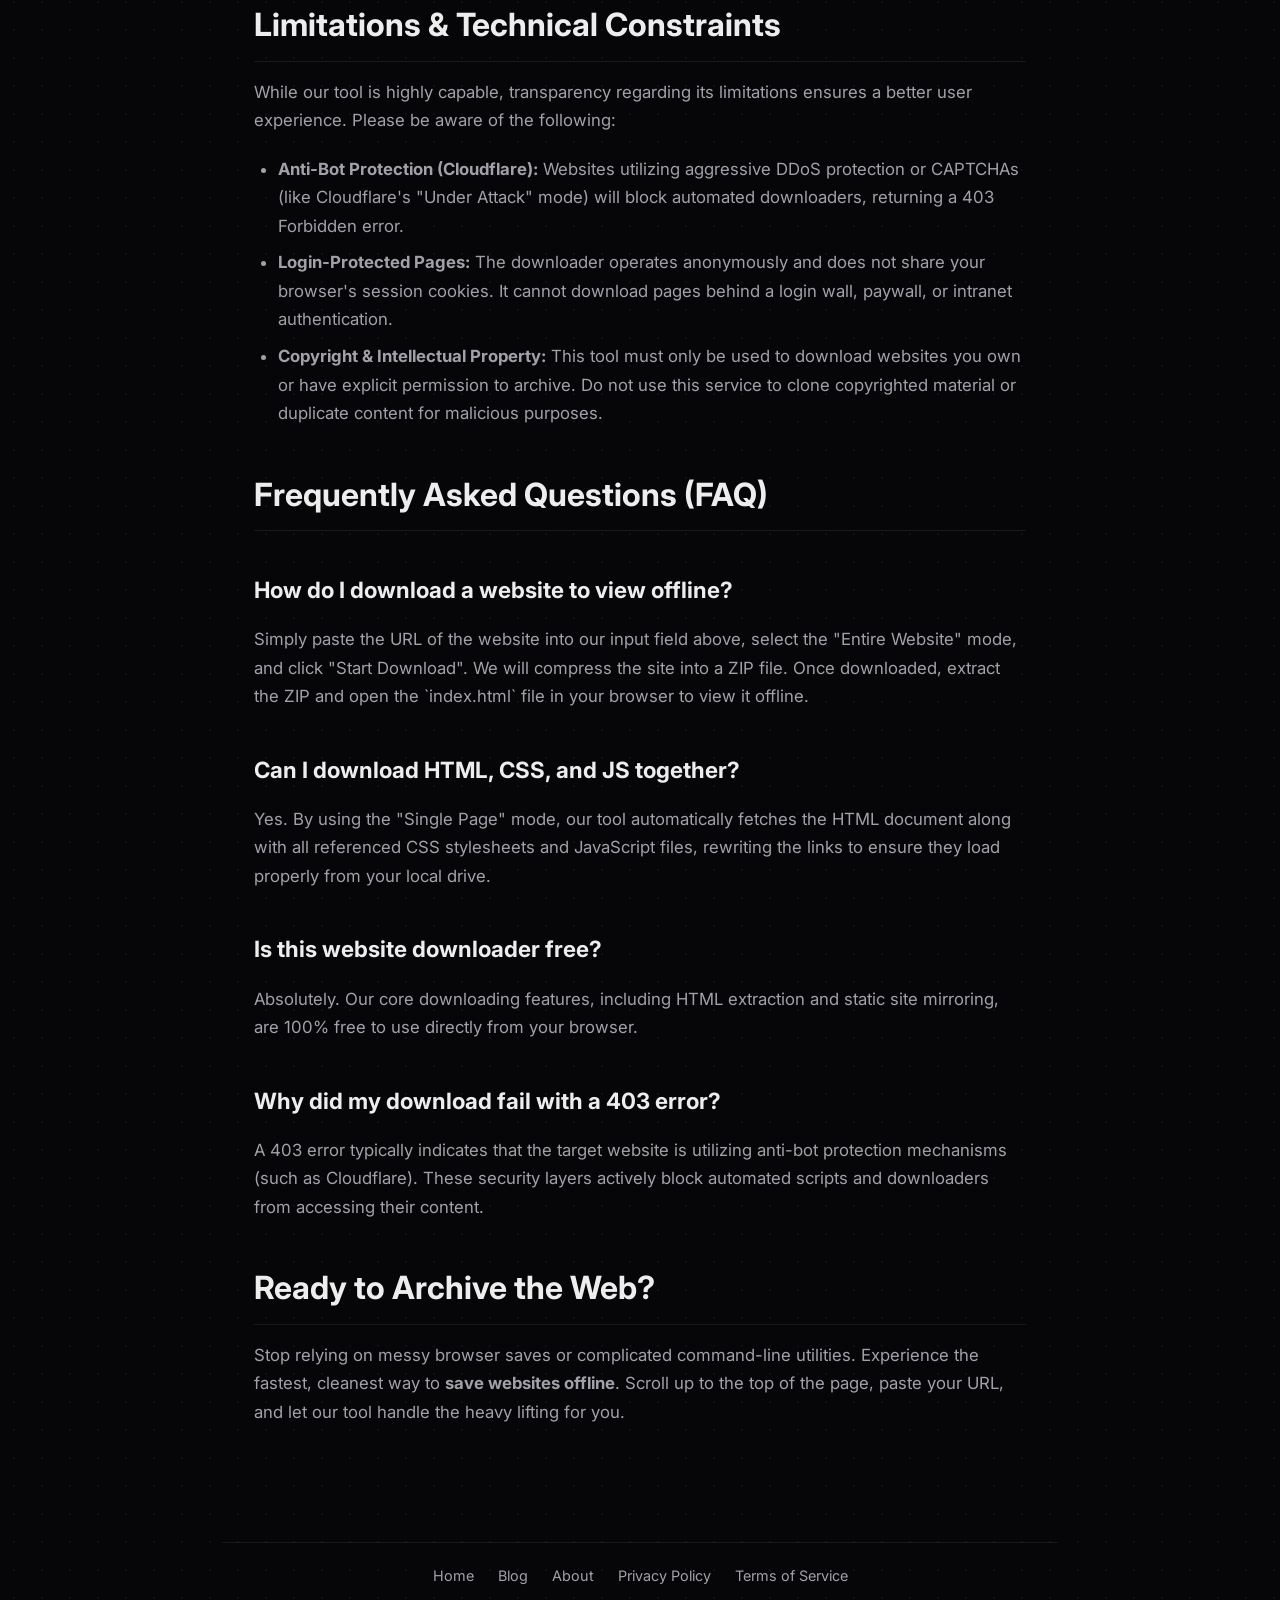
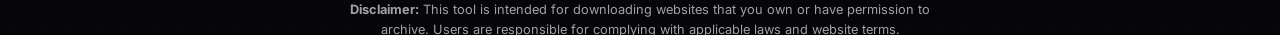
==== commit 94a45dbe: "Install taste-skill, enhance CSS aesthetics with Linear/Vercel styling, and add GSAP physics animati" ====
--- a/frontend/index.html
+++ b/frontend/index.html
@@ -52,7 +52,7 @@
     <link rel="preconnect" href="https://cdnjs.cloudflare.com" crossorigin>
 
     <!-- Core Stylesheet -->
-    <link rel="stylesheet" href="style.css?v=11">
+    <link rel="stylesheet" href="style.css?v=12">
 
     <!-- Non-blocking Google Fonts -->
     <link rel="stylesheet" href="https://fonts.googleapis.com/css2?family=Inter:wght@400;500;600;700&display=swap" media="print" onload="this.media='all'">
@@ -402,7 +402,9 @@
         </footer>
     </div>
 
-    <script src="script.js?v=4" defer></script>
+    <!-- GSAP for Smooth Physics Animations -->
+    <script src="https://cdnjs.cloudflare.com/ajax/libs/gsap/3.12.5/gsap.min.js" defer></script>
+    <script src="script.js?v=5" defer></script>
     <script>
         (function() {
             var adLoaded = false;
--- a/frontend/style.css
+++ b/frontend/style.css
@@ -1,22 +1,24 @@
 :root {
-    /* Dark Mode (Default) - Vercel/Stripe Minimal Aesthetic */
-    --bg-main: #000000;
-    --bg-card: #0a0a0a;
-    --bg-input: #111111;
-    --border-color: #333333;
+    /* Dark Mode (Default) - Linear / Vercel High-End Aesthetic */
+    --bg-main: #060608;
+    --bg-card: #0d0d10;
+    --bg-card-hover: #131317;
+    --bg-input: #101014;
+    --border-color: rgba(255, 255, 255, 0.08);
+    --border-color-hover: rgba(255, 255, 255, 0.18);
     --text-primary: #ededed;
     --text-secondary: #a1a1aa;
     
     --color-primary: #0070f3;
-    --color-primary-hover: #3291ff;
-    --color-success: #17c964;
-    --color-error: #e00;
-    --color-warning: #f5a623;
+    --color-primary-hover: #1a82f7;
+    --color-success: #10b981;
+    --color-error: #ef4444;
+    --color-warning: #f59e0b;
     
-    --glass-shadow: 0 4px 14px 0 rgba(0, 0, 0, 0.39);
-    --glass-backdrop: blur(0px); /* Removed heavy blur for crispness */
+    --glass-shadow: 0 4px 20px -2px rgba(0, 0, 0, 0.5), inset 0 1px 0 rgba(255, 255, 255, 0.06);
+    --glass-backdrop: blur(12px);
     
-    --transition: all 0.3s ease;
+    --transition: all 0.25s cubic-bezier(0.16, 1, 0.3, 1);
 }
 
 /* SVG Icon styles */
@@ -62,13 +64,41 @@
 body {
     font-family: 'Inter', -apple-system, BlinkMacSystemFont, "Segoe UI", Roboto, Oxygen, Ubuntu, Cantarell, "Helvetica Neue", Arial, sans-serif;
     background-color: var(--bg-main);
+    background-image: radial-gradient(rgba(255, 255, 255, 0.04) 1px, transparent 1px);
+    background-size: 28px 28px;
     color: var(--text-primary);
     min-height: 100vh;
     position: relative;
-    transition: background-color 0.4s ease, color 0.4s ease;
-}
-
-/* Background Shapes Removed for Minimalism */
+    transition: background-color 0.3s ease, color 0.3s ease;
+}
+
+body::before {
+    content: '';
+    position: fixed;
+    top: -160px;
+    left: 50%;
+    transform: translateX(-50%);
+    width: 900px;
+    height: 480px;
+    background: radial-gradient(50% 50% at 50% 50%, rgba(0, 112, 243, 0.09) 0%, rgba(0, 112, 243, 0) 100%);
+    pointer-events: none;
+    z-index: 0;
+}
+
+body.light-mode {
+    background-image: radial-gradient(rgba(0, 0, 0, 0.04) 1px, transparent 1px);
+}
+
+body.light-mode::before {
+    background: radial-gradient(50% 50% at 50% 50%, rgba(0, 112, 243, 0.05) 0%, rgba(0, 112, 243, 0) 100%);
+}
+
+.app-container {
+    position: relative;
+    z-index: 1;
+}
+
+/* Background Shapes Removed */
 .bg-shape {
     display: none;
 }
@@ -373,16 +403,29 @@
     -webkit-text-fill-color: transparent;
 }
 
-body.light-mode h1 {
-    background: linear-gradient(to right, #0f172a, var(--color-primary));
+.hero h1 {
+    font-size: clamp(2.4rem, 5vw, 3.4rem);
+    font-weight: 750;
+    letter-spacing: -0.035em;
+    line-height: 1.1;
+    margin-bottom: 1rem;
+    background: linear-gradient(180deg, #ffffff 0%, #a1a1aa 100%);
     -webkit-background-clip: text;
     -webkit-text-fill-color: transparent;
 }
 
+body.light-mode h1 {
+    background: linear-gradient(180deg, #09090b 0%, #3f3f46 100%);
+    -webkit-background-clip: text;
+    -webkit-text-fill-color: transparent;
+}
+
 .hero p {
-    font-size: 1.1rem;
-    color: var(--text-secondary);
-    margin-bottom: 2rem;
+    font-size: 1.15rem;
+    color: var(--text-secondary);
+    max-width: 52ch;
+    margin: 0 auto 2.5rem;
+    line-height: 1.6;
 }
 
 .input-group {
@@ -390,16 +433,17 @@
     align-items: center;
     background: var(--bg-input);
     border: 1px solid var(--border-color);
-    border-radius: 8px; /* Sharper Vercel style */
-    padding: 0.5rem 1rem;
-    box-shadow: var(--glass-shadow);
+    border-radius: 12px;
+    padding: 0.4rem 0.6rem 0.4rem 1.25rem;
+    box-shadow: 0 4px 20px -2px rgba(0, 0, 0, 0.4), inset 0 1px 0 rgba(255, 255, 255, 0.05);
     transition: var(--transition);
-    min-height: 52px;
+    min-height: 56px;
+    position: relative;
 }
 
 .input-group:focus-within {
     border-color: var(--color-primary);
-    box-shadow: 0 0 0 2px rgba(59, 130, 246, 0.3);
+    box-shadow: 0 0 0 3px rgba(0, 112, 243, 0.25), 0 8px 28px -4px rgba(0, 112, 243, 0.25);
 }
 
 .input-icon {
@@ -449,23 +493,25 @@
 .mode-card {
     background: var(--bg-card);
     border: 1px solid var(--border-color);
-    border-radius: 8px;
-    padding: 1.5rem;
+    border-radius: 12px;
+    padding: 1.6rem;
     cursor: pointer;
     transition: var(--transition);
     position: relative;
     overflow: hidden;
+    box-shadow: inset 0 1px 0 rgba(255, 255, 255, 0.05);
 }
 
 .mode-card:hover {
-    transform: translateY(-5px);
-    border-color: var(--color-primary);
+    transform: translateY(-4px);
+    border-color: rgba(255, 255, 255, 0.2);
+    box-shadow: 0 12px 28px -6px rgba(0, 0, 0, 0.4), inset 0 1px 0 rgba(255, 255, 255, 0.08);
 }
 
 .mode-card.active {
     border-color: var(--color-primary);
-    box-shadow: 0 0 0 1px var(--color-primary);
-    background: rgba(59, 130, 246, 0.1);
+    background: linear-gradient(180deg, rgba(0, 112, 243, 0.09) 0%, var(--bg-card) 100%);
+    box-shadow: 0 0 0 1px var(--color-primary), 0 12px 30px -4px rgba(0, 112, 243, 0.25), inset 0 1px 0 rgba(255, 255, 255, 0.1);
 }
 
 .mode-card.active::before {
@@ -473,7 +519,7 @@
     position: absolute;
     top: 0;
     left: 0;
-    width: 4px;
+    width: 3px;
     height: 100%;
     background: var(--color-primary);
 }
@@ -678,24 +724,29 @@
 
 
 .primary-btn {
-    background: var(--color-primary);
+    background: linear-gradient(180deg, #0070f3 0%, #0056bd 100%);
     color: white;
-    border: none;
-    border-radius: 2rem;
-    padding: 1rem 3rem;
-    font-size: 1.1rem;
+    border: 1px solid rgba(255, 255, 255, 0.18);
+    border-radius: 9999px;
+    padding: 0.9rem 2.75rem;
+    font-size: 1.05rem;
     font-weight: 600;
+    letter-spacing: -0.01em;
     cursor: pointer;
     display: inline-flex;
     align-items: center;
     gap: 0.75rem;
     transition: var(--transition);
-    box-shadow: 0 4px 14px 0 rgba(59, 130, 246, 0.4);
+    box-shadow: 0 4px 18px 0 rgba(0, 112, 243, 0.42), inset 0 1px 0 rgba(255, 255, 255, 0.28);
 }
 
 .primary-btn:hover {
-    background: var(--color-primary-hover);
-    transform: scale(1.05);
+    transform: translateY(-2px);
+    box-shadow: 0 6px 24px 0 rgba(0, 112, 243, 0.55), inset 0 1px 0 rgba(255, 255, 255, 0.4);
+}
+
+.primary-btn:active {
+    transform: scale(0.98);
 }
 
 .primary-btn:disabled {
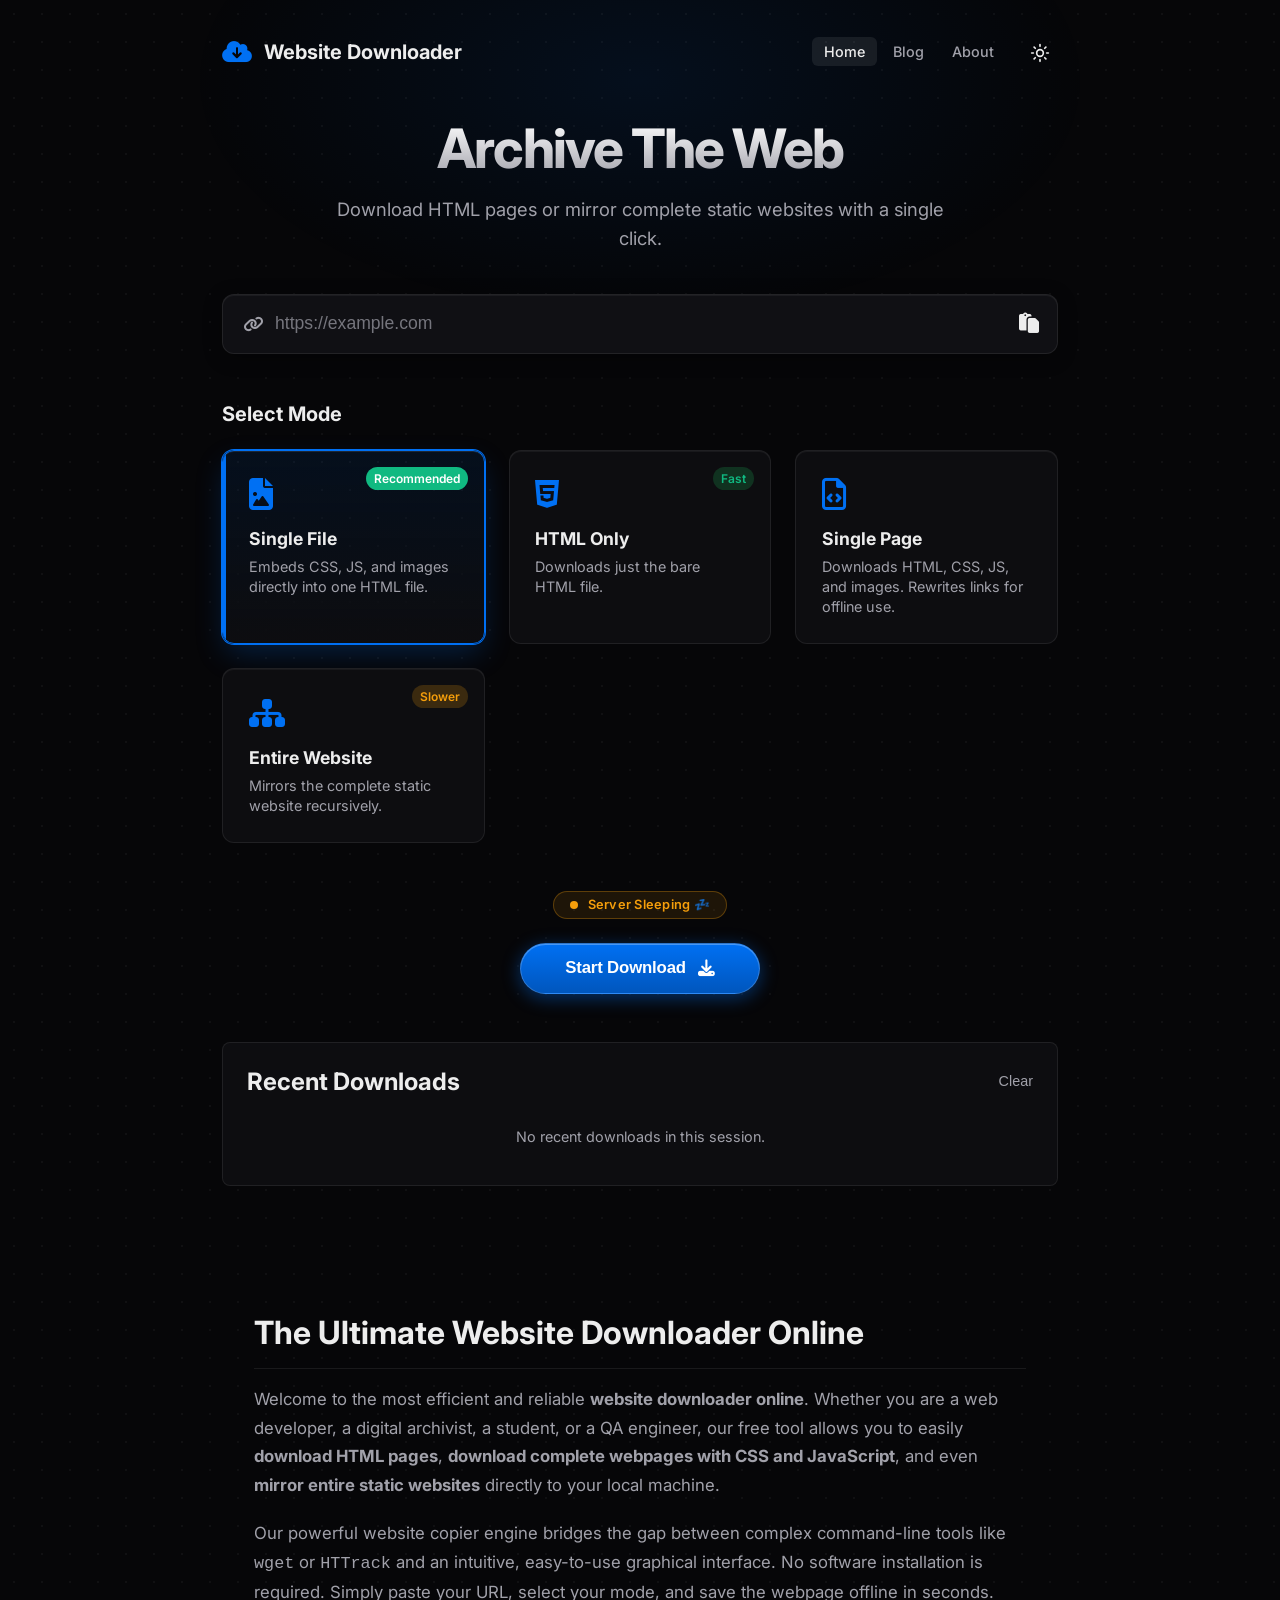
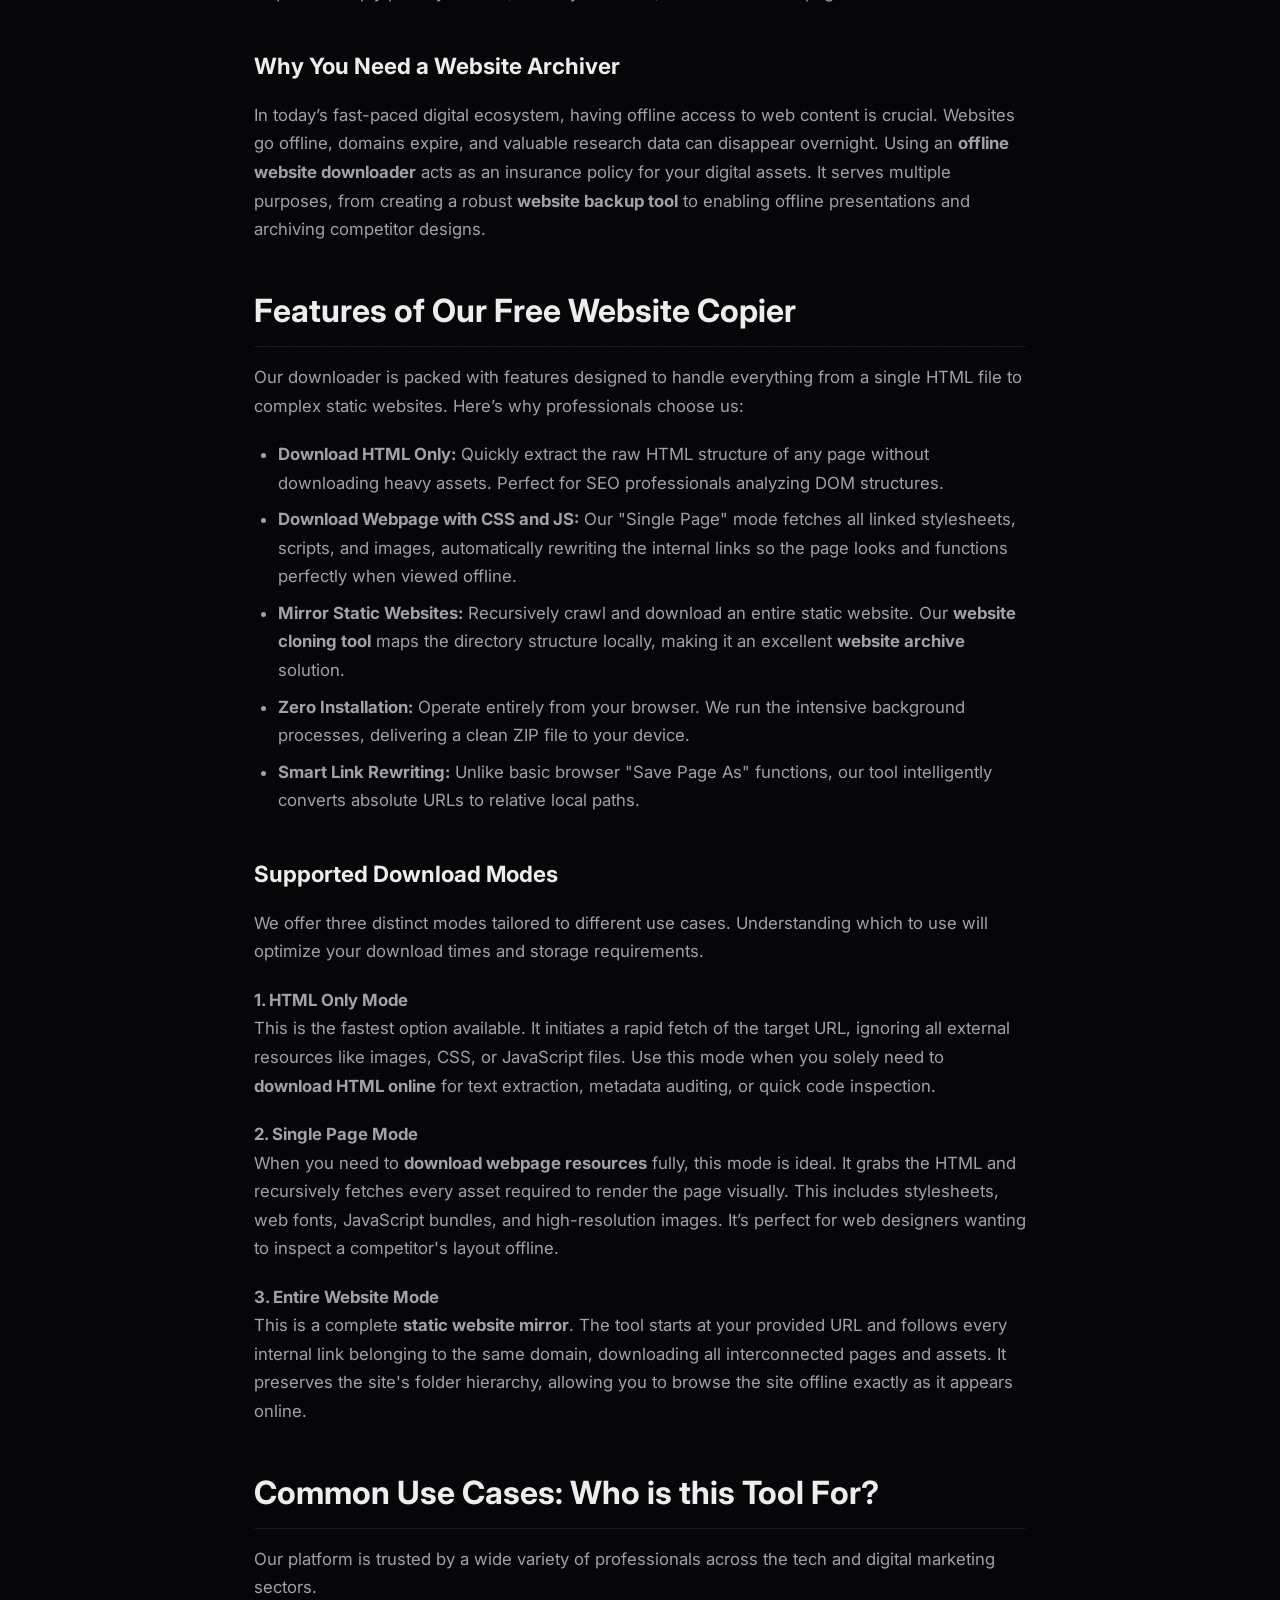
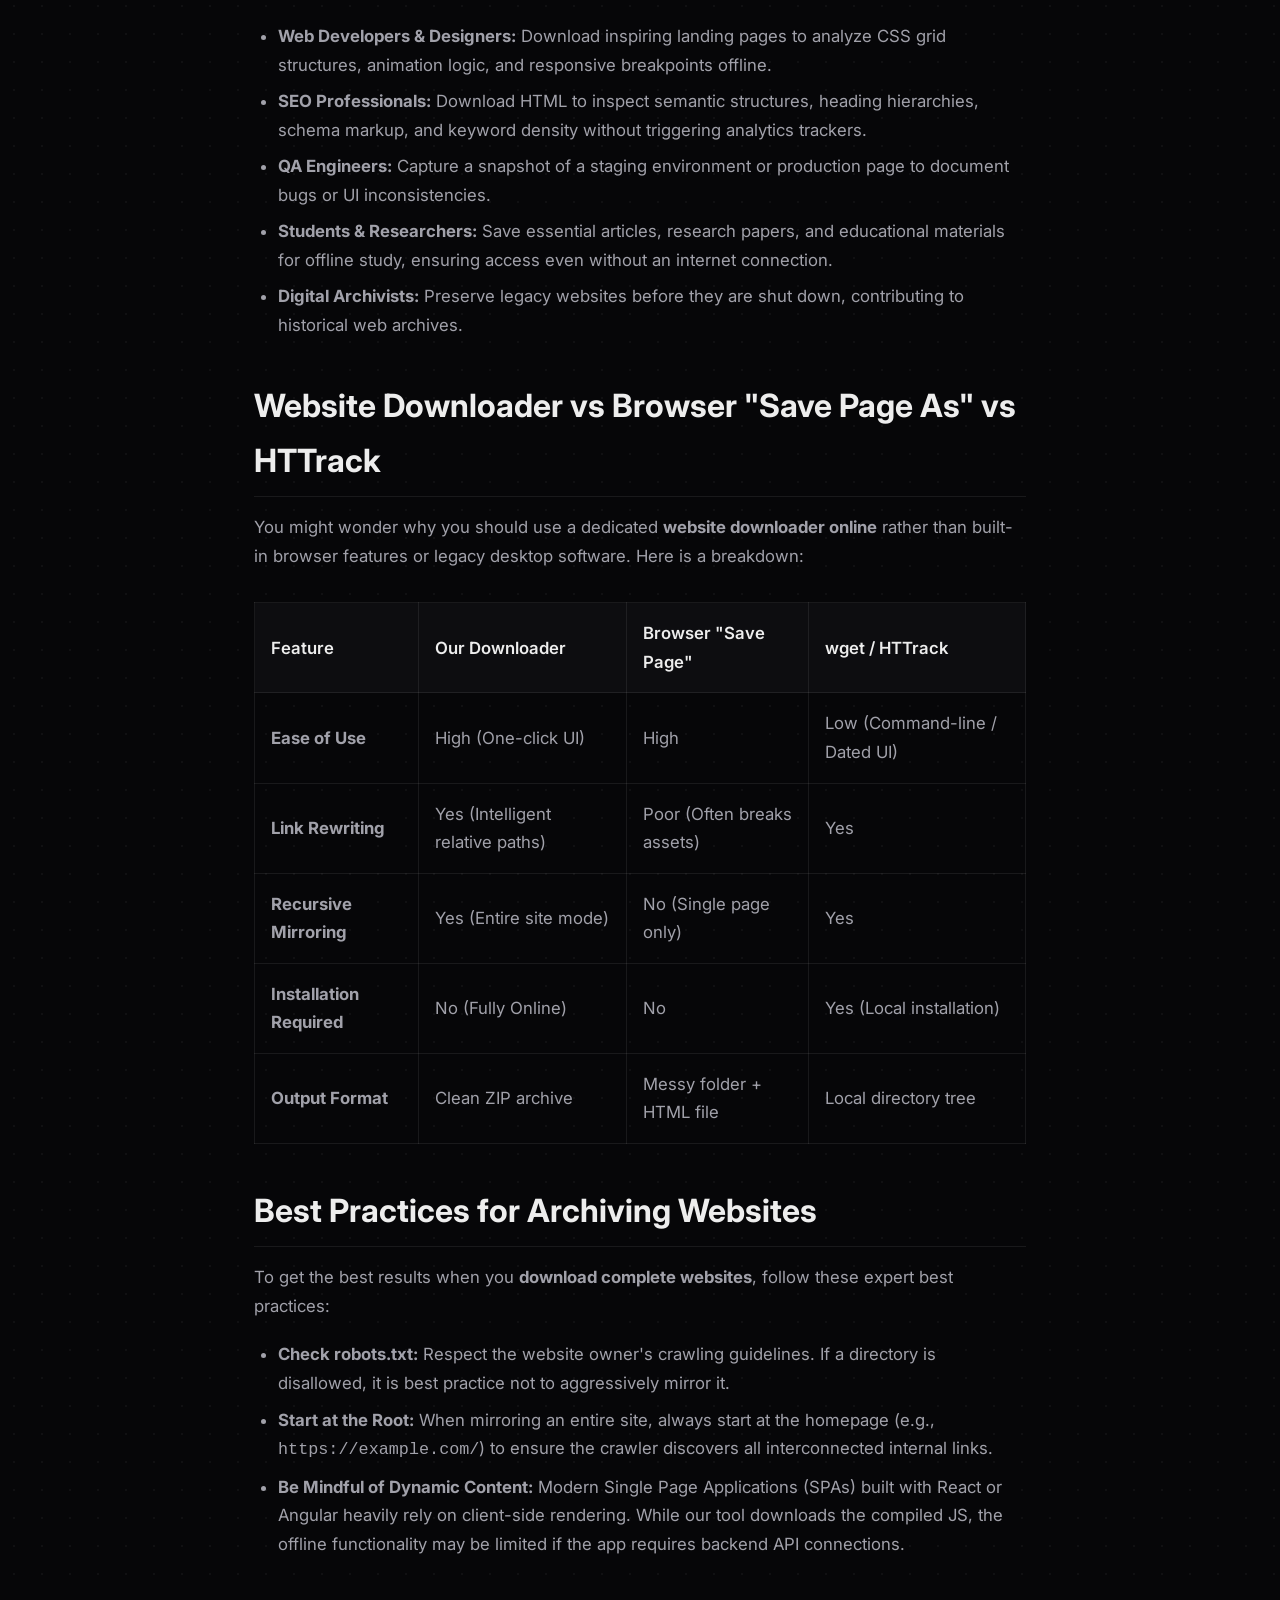
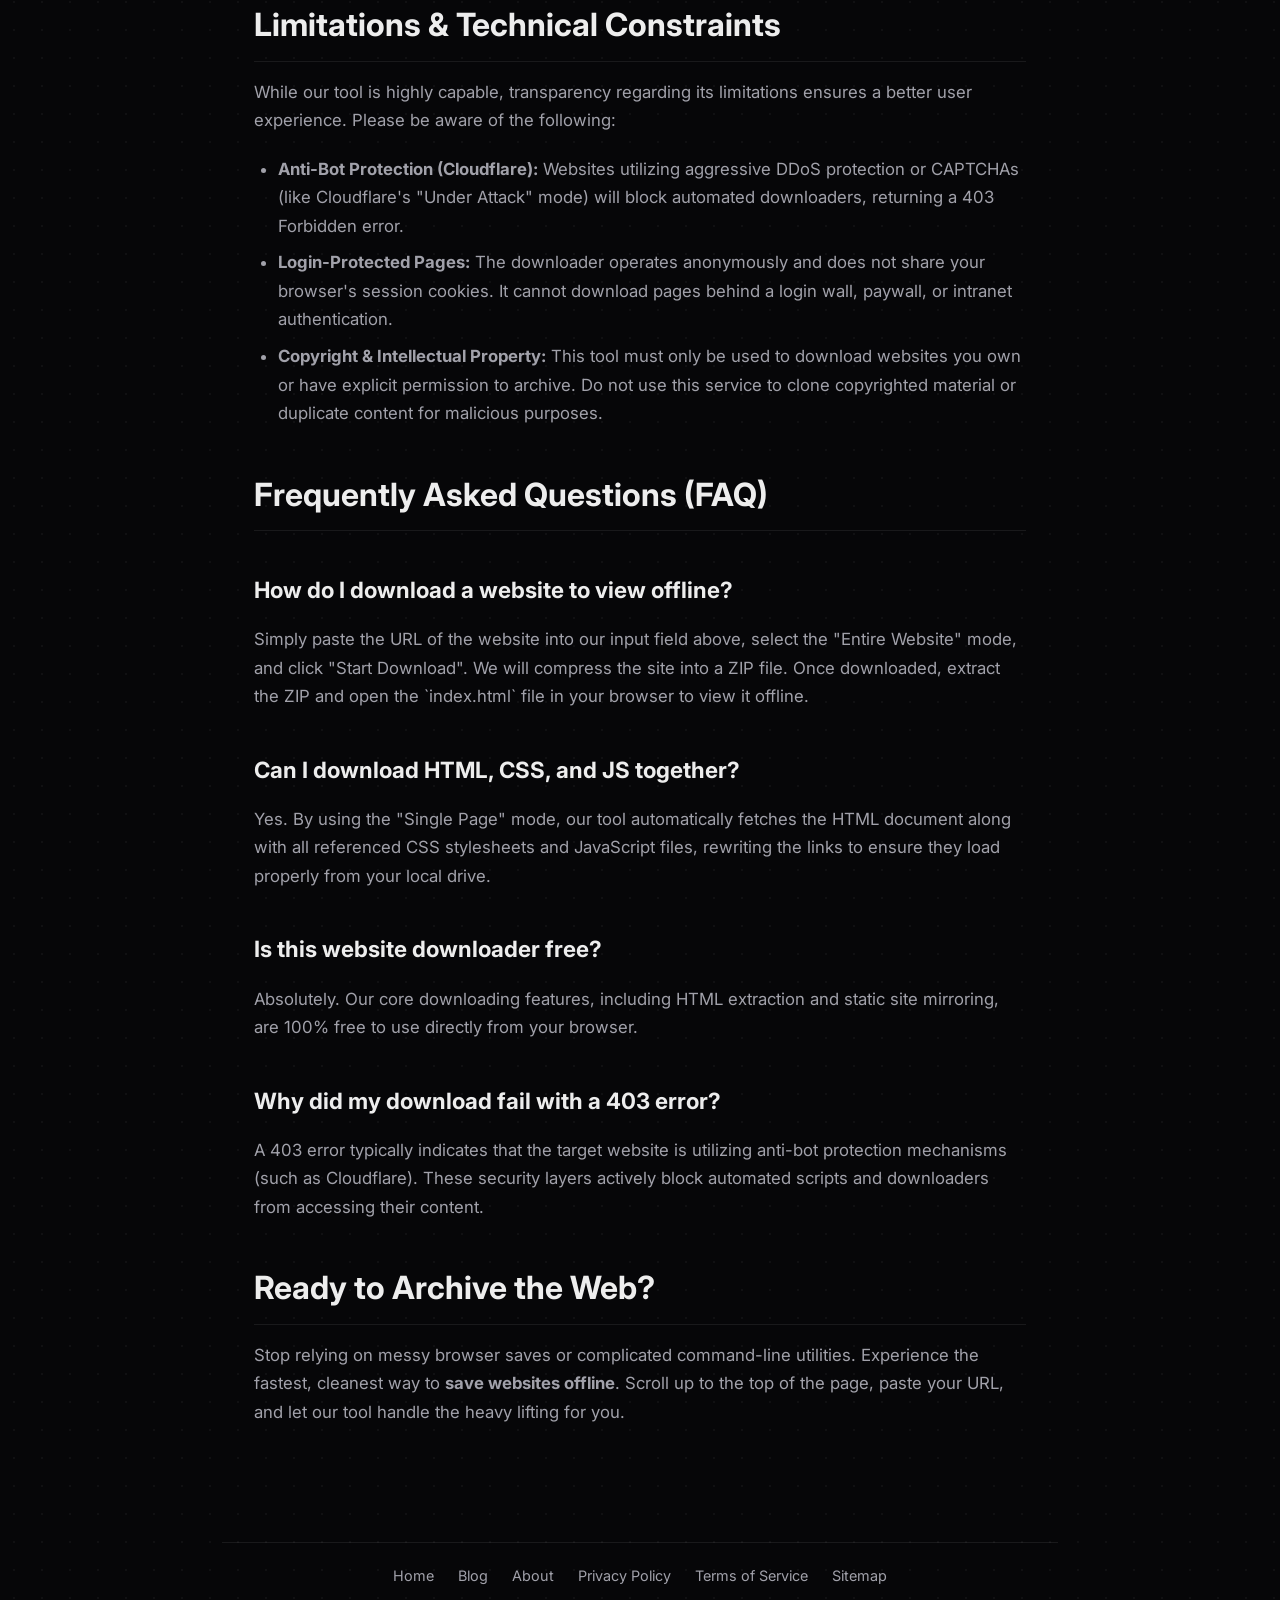
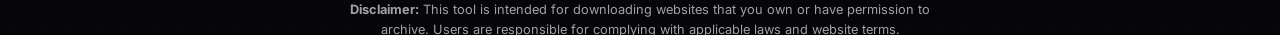
==== commit 8512f6da: "Fix invisible input and mode cards by removing GSAP opacity conflict, add visual sitemap.xsl and foo" ====
--- a/frontend/index.html
+++ b/frontend/index.html
@@ -394,6 +394,7 @@
                 <a href="/about">About</a>
                 <a href="/privacy">Privacy Policy</a>
                 <a href="/terms">Terms of Service</a>
+                <a href="/sitemap.xml">Sitemap</a>
             </div>
             <p class="disclaimer">
                 <strong>Disclaimer:</strong> This tool is intended for downloading websites that you own or have
--- a/frontend/style.css
+++ b/frontend/style.css
@@ -436,9 +436,11 @@
     border-radius: 12px;
     padding: 0.4rem 0.6rem 0.4rem 1.25rem;
     box-shadow: 0 4px 20px -2px rgba(0, 0, 0, 0.4), inset 0 1px 0 rgba(255, 255, 255, 0.05);
-    transition: var(--transition);
+    transition: border-color 0.2s ease, box-shadow 0.2s ease, background-color 0.2s ease;
     min-height: 56px;
     position: relative;
+    opacity: 1 !important;
+    visibility: visible !important;
 }
 
 .input-group:focus-within {
@@ -496,10 +498,12 @@
     border-radius: 12px;
     padding: 1.6rem;
     cursor: pointer;
-    transition: var(--transition);
+    transition: border-color 0.2s ease, box-shadow 0.2s ease, background 0.2s ease;
     position: relative;
     overflow: hidden;
     box-shadow: inset 0 1px 0 rgba(255, 255, 255, 0.05);
+    opacity: 1 !important;
+    visibility: visible !important;
 }
 
 .mode-card:hover {
